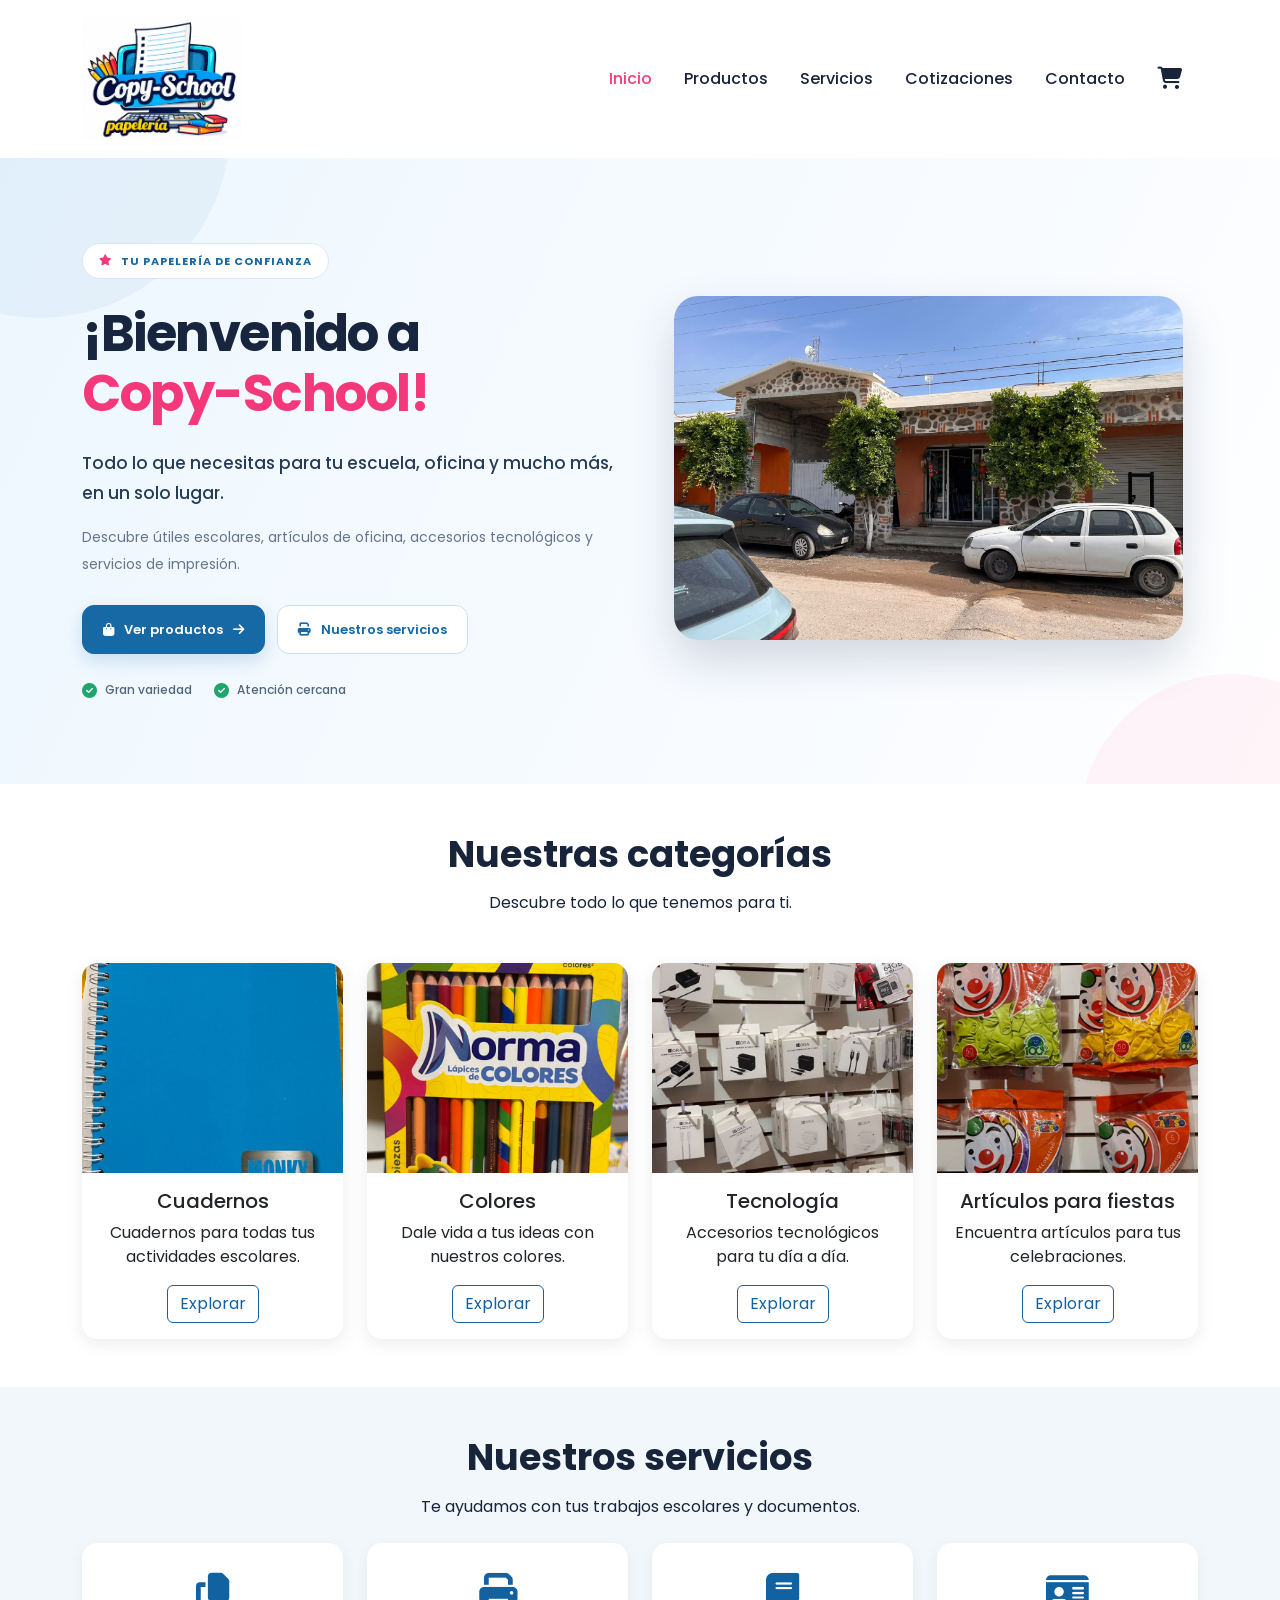
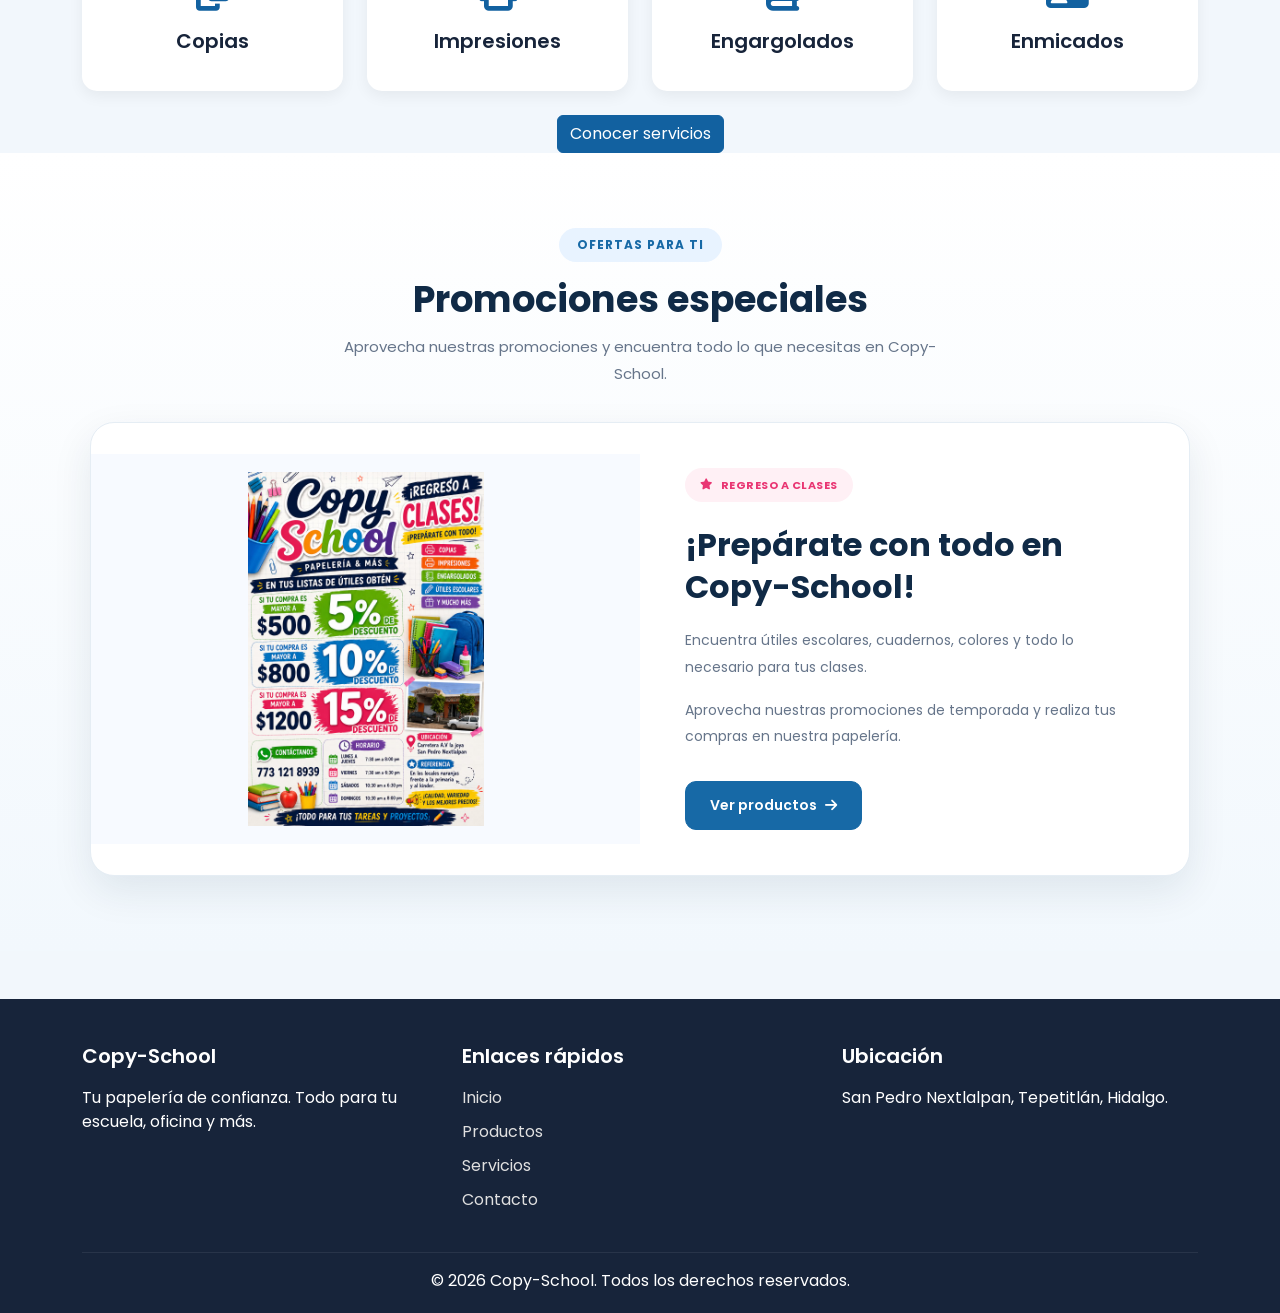
==== index.html @ d75de441 "Mejoras responsivas en portada y promociones" ====
<!DOCTYPE html>
<html lang="es">

<head>
    <meta charset="UTF-8">
    <meta name="viewport" content="width=device-width, initial-scale=1.0">

    <title>Copy-School | Papelería y Servicios</title>

   
    <link
        href="https://cdn.jsdelivr.net/npm/bootstrap@5.3.3/dist/css/bootstrap.min.css"
        rel="stylesheet">

  
    <link
        href="https://fonts.googleapis.com/css2?family=Poppins:wght@400;500;600;700&display=swap"
        rel="stylesheet">

   
    <link
        rel="stylesheet"
        href="https://cdnjs.cloudflare.com/ajax/libs/font-awesome/6.5.2/css/all.min.css">

  
    <link rel="stylesheet" href="css/style.css">
</head>

<body>

    
    

    <header>
        <nav class="navbar navbar-expand-lg navbar-light bg-white shadow-sm">

            <div class="container">

                <a class="navbar-brand" href="index.html">
                    <img
                        src="img/logo/logo.jpeg"
                        alt="Logotipo de Copy-School"
                        class="logo">
                </a>

                <button
                    class="navbar-toggler"
                    type="button"
                    data-bs-toggle="collapse"
                    data-bs-target="#menuPrincipal"
                    aria-controls="menuPrincipal"
                    aria-expanded="false"
                    aria-label="Abrir menú">

                    <span class="navbar-toggler-icon"></span>

                </button>

                <div class="collapse navbar-collapse" id="menuPrincipal">

                    <ul class="navbar-nav ms-auto align-items-lg-center">

                        <li class="nav-item">
                            <a class="nav-link active" href="index.html">
                                Inicio
                            </a>
                        </li>

                        <li class="nav-item">
                            <a class="nav-link" href="productos.html">
                                Productos
                            </a>
                        </li>

                        <li class="nav-item">
                            <a class="nav-link" href="servicios.html">
                                Servicios
                            </a>
                        </li>

                        <li class="nav-item">
                            <a class="nav-link" href="cotizaciones.html">
                                Cotizaciones
                            </a>
                        </li>

                        <li class="nav-item">
                            <a class="nav-link" href="contacto.html">
                                Contacto
                            </a>
                        </li>

                        <li class="nav-item">
                            <a class="nav-link carrito-icono"
                               href="cotizaciones.html"
                               aria-label="Ver carrito de cotizaciones">

                                <i class="fa-solid fa-cart-shopping"></i>

                            </a>
                        </li>

                    </ul>

                </div>

            </div>

        </nav>
    </header>


    <main>

       

        <section class="portada portada-mejorada">

    <div class="portada-decoracion portada-circulo-uno"></div>
    <div class="portada-decoracion portada-circulo-dos"></div>

    <div class="container">

        <div class="row align-items-center g-5">

            <div class="col-12 col-lg-6">

                <div class="portada-contenido">

                    <span class="portada-etiqueta">
                        <i class="fa-solid fa-star"></i>
                        TU PAPELERÍA DE CONFIANZA
                    </span>

                    <h1>
                        ¡Bienvenido a
                        <span>Copy-School!</span>
                    </h1>

                    <p class="portada-descripcion">
                        Todo lo que necesitas para tu escuela,
                        oficina y mucho más, en un solo lugar.
                    </p>

                    <p class="portada-texto">
                        Descubre útiles escolares, artículos de oficina,
                        accesorios tecnológicos y servicios de impresión.
                    </p>

                    <div class="portada-botones">

                        <a href="productos.html" class="btn portada-btn-principal">
                            <i class="fa-solid fa-bag-shopping"></i>
                            Ver productos
                            <i class="fa-solid fa-arrow-right"></i>
                        </a>

                        <a href="servicios.html" class="btn portada-btn-secundario">
                            <i class="fa-solid fa-print"></i>
                            Nuestros servicios
                        </a>

                    </div>

                    <div class="portada-beneficios">

                        <span>
                            <i class="fa-solid fa-circle-check"></i>
                            Gran variedad
                        </span>

                        <span>
                            <i class="fa-solid fa-circle-check"></i>
                            Atención cercana
                        </span>

                    </div>

                </div>

            </div>

            <div class="col-12 col-lg-6">

                <div class="fachada-contenedor">

                    <div class="fachada-marco"></div>

                    <div class="fachada-imagen">

                        <img
                            src="img/fachada.jpeg"
                            alt="Fachada de la papelería Copy-School"
                            class="img-fluid">

                    </div>

                    <div class="fachada-decoracion"></div>

                </div>

            </div>

        </div>

    </div>

</section>

     

        <section class="categorias py-5">

            <div class="container">

                <h2 class="titulo-seccion text-center">
                    Nuestras categorías
                </h2>

                <p class="text-center mb-5">
                    Descubre todo lo que tenemos para ti.
                </p>

                <div class="row g-4">

                    

                    <div class="col-12 col-sm-6 col-lg-3">

                        <article class="card tarjeta h-100">

                            <img
                                src="img/producto/cuadernos.jpeg"
                                class="card-img-top"
                                alt="Cuadernos escolares">

                            <div class="card-body text-center">

                                <h3 class="h5">
                                    Cuadernos
                                </h3>

                                <p>
                                    Cuadernos para todas
                                    tus actividades escolares.
                                </p>

                                <a href="productos.html"
                                   class="btn btn-outline-primary">

                                    Explorar

                                </a>

                            </div>

                        </article>

                    </div>


                 

                    <div class="col-12 col-sm-6 col-lg-3">

                        <article class="card tarjeta h-100">

                            <img
                                src="img/producto/colores-norma.jpeg"
                                class="card-img-top"
                                alt="Colores Norma">

                            <div class="card-body text-center">

                                <h3 class="h5">
                                    Colores
                                </h3>

                                <p>
                                    Dale vida a tus ideas
                                    con nuestros colores.
                                </p>

                                <a href="productos.html"
                                   class="btn btn-outline-primary">

                                    Explorar

                                </a>

                            </div>

                        </article>

                    </div>


                    <div class="col-12 col-sm-6 col-lg-3">

                        <article class="card tarjeta h-100">

                            <img
                                src="img/producto/tecnologia.jpeg"
                                class="card-img-top"
                                alt="Accesorios tecnológicos">

                            <div class="card-body text-center">

                                <h3 class="h5">
                                    Tecnología
                                </h3>

                                <p>
                                    Accesorios tecnológicos
                                    para tu día a día.
                                </p>

                                <a href="productos.html"
                                   class="btn btn-outline-primary">

                                    Explorar

                                </a>

                            </div>

                        </article>

                    </div>



                    <div class="col-12 col-sm-6 col-lg-3">

                        <article class="card tarjeta h-100">

                            <img
                                src="img/producto/globos.jpeg"
                                class="card-img-top"
                                alt="Globos para fiestas">

                            <div class="card-body text-center">

                                <h3 class="h5">
                                    Artículos para fiestas
                                </h3>

                                <p>
                                    Encuentra artículos para
                                    tus celebraciones.
                                </p>

                                <a href="productos.html"
                                   class="btn btn-outline-primary">

                                    Explorar

                                </a>

                            </div>

                        </article>

                    </div>

                </div>

            </div>

        </section>


      

        <section class="servicios-inicio py-5">

            <div class="container">

                <h2 class="titulo-seccion text-center">
                    Nuestros servicios
                </h2>

                <p class="text-center mb-4">
                    Te ayudamos con tus trabajos escolares
                    y documentos.
                </p>

                <div class="row g-4 text-center">

                    <div class="col-6 col-md-3">

                        <div class="servicio-box">

                            <i class="fa-solid fa-copy"></i>

                            <h3 class="h5">Copias</h3>

                        </div>

                    </div>

                    <div class="col-6 col-md-3">

                        <div class="servicio-box">

                            <i class="fa-solid fa-print"></i>

                            <h3 class="h5">Impresiones</h3>

                        </div>

                    </div>

                    <div class="col-6 col-md-3">

                        <div class="servicio-box">

                            <i class="fa-solid fa-book"></i>

                            <h3 class="h5">Engargolados</h3>

                        </div>

                    </div>

                    <div class="col-6 col-md-3">

                        <div class="servicio-box">

                            <i class="fa-solid fa-id-card"></i>

                            <h3 class="h5">Enmicados</h3>

                        </div>

                    </div>

                </div>

                <div class="text-center mt-4">

                    <a href="servicios.html"
                       class="btn btn-primary">

                        Conocer servicios

                    </a>

                </div>

            </div>

        <section class="promociones py-5">

    <div class="container">

        <div class="promociones-encabezado text-center">

            <span class="promociones-etiqueta">
                OFERTAS PARA TI
            </span>

            <h2 class="titulo-seccion">
                Promociones especiales
            </h2>

            <p>
                Aprovecha nuestras promociones y encuentra
                todo lo que necesitas en Copy-School.
            </p>

        </div>

        <div class="promocion-tarjeta">

            <div class="row g-0 align-items-center">

                <div class="col-12 col-lg-6">

                    <div class="promocion-imagen-contenedor">

                        <img
                            src="img/promociones/regreso-clases.jpeg"
                            alt="Promociones de regreso a clases de Copy-School"
                            class="promocion-imagen">

                    </div>

                </div>

                <div class="col-12 col-lg-6">

                    <div class="promocion-contenido">

                        <span class="promocion-badge">

                            <i class="fa-solid fa-star"></i>
                            REGRESO A CLASES

                        </span>

                        <h3>
                            ¡Prepárate con todo
                            en Copy-School!
                        </h3>

                        <p>
                            Encuentra útiles escolares, cuadernos,
                            colores y todo lo necesario para tus clases.
                        </p>

                        <p>
                            Aprovecha nuestras promociones de temporada
                            y realiza tus compras en nuestra papelería.
                        </p>

                        <a href="productos.html" class="btn promocion-boton">

                            Ver productos

                            <i class="fa-solid fa-arrow-right ms-2"></i>

                        </a>

                    </div>

                </div>

            </div>

        </div>

    </div>

</section>

    </main>

    <footer class="footer">

        <div class="container">

            <div class="row g-4">

                <div class="col-12 col-md-4">

                    <h3 class="h5">Copy-School</h3>

                    <p>
                        Tu papelería de confianza.
                        Todo para tu escuela,
                        oficina y más.
                    </p>

                </div>

                <div class="col-12 col-md-4">

                    <h3 class="h5">Enlaces rápidos</h3>

                    <a href="index.html">Inicio</a>
                    <a href="productos.html">Productos</a>
                    <a href="servicios.html">Servicios</a>
                    <a href="contacto.html">Contacto</a>

                </div>

                <div class="col-12 col-md-4">

                    <h3 class="h5">Ubicación</h3>

                    <p>
                        San Pedro Nextlalpan,
                        Tepetitlán, Hidalgo.
                    </p>

                </div>

            </div>

            <hr>

            <p class="text-center mb-0">
                &copy; <span id="anio"></span>
                Copy-School. Todos los derechos reservados.
            </p>

        </div>

    </footer>


    
    <script
        src="https://cdn.jsdelivr.net/npm/bootstrap@5.3.3/dist/js/bootstrap.bundle.min.js">
    </script>

    
    <script src="js/main.js"></script>

</body>
</html>
---- css/style.css ----
:root {
    --azul: #1261a0;
    --rosa: #f43f78;
    --blanco: #ffffff;
    --oscuro: #17243a;
}

* {
    box-sizing: border-box;
}

body {
    font-family: 'Poppins', sans-serif;
    margin: 0;
    color: var(--oscuro);
    background-color: var(--blanco);
}

img {
    max-width: 100%;
}


.navbar {
    padding: 12px 0;
}

.logo {
    width: 160px;
    height: auto;
}

.navbar .nav-link {
    font-weight: 500;
    color: var(--oscuro);
    margin: 0 8px;
    transition: color 0.3s;
}

.navbar .nav-link:hover,
.navbar .nav-link.active {
    color: var(--rosa);
}

.carrito-icono {
    font-size: 22px;
}


.portada {
    background: linear-gradient(
        135deg,
        #eaf5ff,
        #ffffff
    );

    padding: 90px 0;
}

.portada h1 {
    font-size: clamp(2rem, 4vw, 3.5rem);
    font-weight: 700;
}

.portada h1 span {
    color: var(--rosa);
}

.portada p {
    font-size: 17px;
    line-height: 1.8;
}

.imagen-portada {
    width: 100%;
    max-height: 430px;
    object-fit: cover;
    border-radius: 20px;
    box-shadow: 0 10px 25px rgba(0, 0, 0, 0.15);
}



.btn-primary {
    background-color: var(--azul);
    border-color: var(--azul);
}

.btn-primary:hover {
    background-color: var(--rosa);
    border-color: var(--rosa);
}

.btn-outline-primary {
    color: var(--azul);
    border-color: var(--azul);
}

.btn-outline-primary:hover {
    background-color: var(--azul);
    border-color: var(--azul);
}




.titulo-seccion {
    font-size: clamp(1.7rem, 3vw, 2.3rem);
    font-weight: 700;
    margin-bottom: 15px;
}



.tarjeta {
    border: none;
    border-radius: 15px;
    overflow: hidden;
    box-shadow: 0 5px 18px rgba(0, 0, 0, 0.08);
    transition: transform 0.3s;
}

.tarjeta:hover {
    transform: translateY(-8px);
}

.tarjeta img {
    height: 210px;
    object-fit: cover;
}

.tarjeta .card-body {
    display: flex;
    flex-direction: column;
    align-items: center;
}

.tarjeta .card-body p {
    flex-grow: 1;
}



.servicios-inicio {
    background-color: #f2f7fc;
}

.servicio-box {
    background-color: white;
    padding: 30px 15px;
    border-radius: 15px;
    height: 100%;
    box-shadow: 0 5px 15px rgba(0, 0, 0, 0.06);
}

.servicio-box i {
    font-size: 38px;
    color: var(--azul);
    margin-bottom: 18px;
}

.servicio-box h3 {
    font-weight: 600;
}



.imagen-promocion {
    display: block;
    width: 100%;
    border-radius: 18px;
    margin: 20px auto;
    box-shadow: 0 8px 25px rgba(0, 0, 0, 0.12);
}


.footer {
    background-color: var(--oscuro);
    color: white;
    padding: 45px 0 20px;
}

.footer h3 {
    font-weight: 600;
    margin-bottom: 18px;
}

.footer a {
    display: block;
    color: #e0e0e0;
    text-decoration: none;
    margin-bottom: 10px;
}

.footer a:hover {
    color: var(--rosa);
}

.footer hr {
    border-color: rgba(255, 255, 255, 0.3);
    margin-top: 30px;
}




@media (max-width: 768px) {

    .portada {
        padding: 50px 0;
        text-align: center;
    }

    .portada p {
        font-size: 15px;
    }

    .logo {
        width: 130px;
    }

    .tarjeta img {
        height: 190px;
    }

    .footer {
        text-align: center;
    }
    /* Aqui empieza el apartado de productos */

}

.catalogo-header {
    background: linear-gradient(135deg, #1261a0, #f43f78);
    color: white;
    padding: 75px 20px;
}

.catalogo-header h1 {
    font-size: clamp(2rem, 4vw, 3rem);
    font-weight: 700;
}

.catalogo-header p {
    max-width: 650px;
    margin: 15px auto 0;
    font-size: 17px;
}




.tarjeta-producto {
    border: none;
    border-radius: 20px;
    overflow: hidden;
    background: white;
    box-shadow: 0 8px 25px rgba(0, 0, 0, 0.08);
    transition: transform 0.3s, box-shadow 0.3s;
}

.tarjeta-producto:hover {
    transform: translateY(-8px);
    box-shadow: 0 15px 35px rgba(0, 0, 0, 0.15);
}

.tarjeta-producto img {
    width: 100%;
    height: 260px;
    object-fit: cover;
}

.tarjeta-producto .card-body {
    padding: 25px;
    display: flex;
    flex-direction: column;
}

.tarjeta-producto .btn {
    margin-top: auto;
}




.precio-producto {
    color: var(--rosa);
    font-size: 25px;
    font-weight: 700;
}



.categoria-producto {
    display: inline-block;
    background-color: #eaf5ff;
    color: var(--azul);
    padding: 6px 12px;
    border-radius: 20px;
    font-size: 12px;
    font-weight: 600;
    align-self: flex-start;
    text-transform: capitalize;
}




#buscarProducto,
#filtroCategoria {
    border-radius: 12px;
    border: 1px solid #d8e0e8;
}

#buscarProducto:focus,
#filtroCategoria:focus {
    border-color: var(--azul);
    box-shadow: 0 0 0 3px rgba(18, 97, 160, 0.15);
}




@media (max-width: 768px) {

    .catalogo-header {
        padding: 50px 15px;
    }

    .tarjeta-producto img {
        height: 220px;
    }

}
/* Aqui comienza el Stilo de el apartado de servicios
*/


.servicios-header {
    background: linear-gradient(
        135deg,
        #1261a0,
        #1d8fd1
    );

    color: white;
    padding: 75px 20px;
}

.servicios-header h1 {
    font-size: clamp(2rem, 4vw, 3rem);
    font-weight: 700;
}

.servicios-header p {
    max-width: 650px;
    margin: 15px auto 0;
    font-size: 17px;
}




.tarjeta-servicio {
    border: none;
    border-radius: 20px;
    overflow: hidden;
    box-shadow: 0 8px 25px rgba(0, 0, 0, 0.08);
    transition: transform 0.3s, box-shadow 0.3s;
}

.tarjeta-servicio:hover {
    transform: translateY(-8px);
    box-shadow: 0 15px 35px rgba(0, 0, 0, 0.15);
}

.tarjeta-servicio img {
    width: 100%;
    height: 250px;
    object-fit: cover;
}

.tarjeta-servicio .card-body {
    padding: 25px;
    display: flex;
    flex-direction: column;
}

.tarjeta-servicio .card-body p {
    flex-grow: 1;
}

.tarjeta-servicio h3 i {
    color: var(--azul);
    margin-right: 8px;
}




.calculadora-seccion {
    background-color: #f2f7fc;
}

.calculadora-box {
    background-color: white;
    border-radius: 25px;
    padding: 40px;
    box-shadow: 0 10px 35px rgba(0, 0, 0, 0.08);
}

.icono-calculadora {
    font-size: 45px;
    color: var(--azul);
    margin-bottom: 20px;
}

.calculadora-box .form-label {
    font-weight: 600;
}

.calculadora-box .form-control,
.calculadora-box .form-select {
    padding: 13px;
    border-radius: 12px;
    border: 1px solid #d8e0e8;
}




.resultado-calculadora {
    background: linear-gradient(
        135deg,
        #eaf5ff,
        #fce7f0
    );

    border-radius: 18px;
    padding: 30px;
    text-align: center;
}

#totalCalculado {
    font-size: 42px;
    font-weight: 700;
    color: var(--azul);
    margin: 15px 0;
}


/* RESPONSIVO */

@media (max-width: 768px) {

    .servicios-header {
        padding: 50px 15px;
    }

    .calculadora-box {
        padding: 25px 18px;
    }

    #totalCalculado {
        font-size: 34px;
    }

}
/* 
   aqui empieza el estilo del CARRITO DE COTIZACIONES
*/



.carrito-header {
    background: linear-gradient(
        135deg,
        #1261a0,
        #f43f78
    );

    color: white;
    padding: 75px 20px;
}

.carrito-header h1 {
    font-size: clamp(2rem, 4vw, 3rem);
    font-weight: 700;
}

.carrito-header p {
    max-width: 650px;
    margin: 15px auto 0;
}




.carrito-contenedor,
.resumen-carrito {
    background: white;
    padding: 30px;
    border-radius: 20px;
    box-shadow: 0 8px 25px rgba(0, 0, 0, 0.08);
}

.resumen-carrito {
    position: sticky;
    top: 20px;
}



.articulo-carrito {
    display: flex;
    justify-content: space-between;
    align-items: center;
    gap: 20px;

    padding: 20px 0;

    border-bottom: 1px solid #e5e7eb;
}

.articulo-carrito:last-child {
    border-bottom: none;
}



.controles-carrito {
    display: flex;
    align-items: center;
    gap: 10px;
}

.cantidad-carrito {
    min-width: 25px;
    text-align: center;
    font-weight: 600;
}

.controles-carrito button {
    min-width: 34px;
}



.total-carrito {
    font-size: 25px;
    font-weight: 700;
    color: var(--azul);
}



@media (max-width: 768px) {

    .carrito-header {
        padding: 50px 15px;
    }

    .carrito-contenedor,
    .resumen-carrito {
        padding: 20px;
    }

    .articulo-carrito {
        flex-direction: column;
        align-items: flex-start;
    }

    .controles-carrito {
        width: 100%;
        flex-wrap: wrap;
    }

    .resumen-carrito {
        position: static;
    }

}
/* 
   aqui inician los estilis de la PÁGINA DE CONTACTO
 */



.contacto-header {

    background: linear-gradient(
        135deg,
        #1261a0,
        #f43f78
    );

    color: white;

    padding: 75px 20px;

}

.contacto-header h1 {

    font-size: clamp(2rem, 4vw, 3rem);

    font-weight: 700;

}

.contacto-header p {

    max-width: 650px;

    margin: 15px auto 0;

}



.contacto-info,
.formulario-contacto {

    background: white;

    padding: 35px;

    border-radius: 22px;

    box-shadow: 0 8px 30px rgba(0, 0, 0, 0.08);

}



.info-item {

    display: flex;

    align-items: flex-start;

    gap: 18px;

    margin-bottom: 28px;

}

.info-icono {

    width: 50px;

    height: 50px;

    min-width: 50px;

    background: #eaf5ff;

    color: #1261a0;

    border-radius: 15px;

    display: flex;

    align-items: center;

    justify-content: center;

    font-size: 21px;

}

.info-item h3 {

    font-weight: 600;

    margin-bottom: 7px;

}

.info-item p {

    margin-bottom: 0;

    color: #555;

}




.formulario-contacto .form-label {

    font-weight: 600;

}

.formulario-contacto .form-control,
.formulario-contacto .form-select {

    padding: 13px;

    border-radius: 12px;

    border: 1px solid #d8e0e8;

    transition: border-color 0.3s, box-shadow 0.3s;

}

.formulario-contacto .form-control:focus,
.formulario-contacto .form-select:focus {

    border-color: #1261a0;

    box-shadow: 0 0 0 3px rgba(18, 97, 160, 0.15);

}

.formulario-contacto textarea {

    resize: vertical;

    min-height: 130px;

}




.mapa-seccion {

    background: #f2f7fc;

}

.mapa-contenedor {

    overflow: hidden;

    border-radius: 22px;

    box-shadow: 0 8px 30px rgba(0, 0, 0, 0.10);

}

.mapa-contenedor iframe {

    display: block;

    width: 100%;

}




@media (max-width: 768px) {

    .contacto-header {

        padding: 50px 15px;

    }

    .contacto-info,
    .formulario-contacto {

        padding: 25px 20px;

    }

    .info-item {

        gap: 12px;

    }

    .info-icono {

        width: 42px;

        height: 42px;

        min-width: 42px;

        font-size: 18px;

    }

}
.promociones {
    background: linear-gradient(180deg, #ffffff 0%, #f2f8fd 100%);
    padding: 75px 0 !important;
}

.promociones-encabezado {
    margin-bottom: 35px;
}

.promociones-etiqueta {
    display: inline-block;
    background: #e8f3ff;
    color: #1769a6;
    padding: 8px 18px;
    border-radius: 30px;
    font-size: 12px;
    font-weight: 700;
    letter-spacing: 1px;
    margin-bottom: 15px;
}

.promociones-encabezado h2 {
    font-weight: 700;
    color: #102a46;
    margin-bottom: 12px;
}

.promociones-encabezado p {
    color: #66758a;
    font-size: 15px;
    max-width: 600px;
    margin: 0 auto;
    line-height: 1.8;
}

.promocion-tarjeta {
    max-width: 1100px;
    margin: 0 auto;
    background: #ffffff;
    border-radius: 24px;
    overflow: hidden;
    border: 1px solid #e5edf4;
    box-shadow: 0 15px 40px rgba(16, 42, 70, 0.09);
    transition: transform 0.35s ease, box-shadow 0.35s ease;
}

.promocion-tarjeta:hover {
    transform: translateY(-5px);
    box-shadow: 0 22px 50px rgba(16, 42, 70, 0.15);
}

.promocion-imagen-contenedor {
    width: 100%;
    height: 390px;
    overflow: hidden;
    background: #f7faff;
    display: flex;
    align-items: center;
    justify-content: center;
    padding: 18px;
}

.promocion-imagen {
    display: block;
    width: 100%;
    height: 100%;
    object-fit: contain;
    border-radius: 14px;
    transition: transform 0.5s ease;
}

.promocion-tarjeta:hover .promocion-imagen {
    transform: scale(1.035);
}

.promocion-contenido {
    padding: 45px;
}

.promocion-badge {
    display: inline-flex;
    align-items: center;
    gap: 8px;
    background: #fff0f5;
    color: #e93673;
    border-radius: 30px;
    padding: 9px 15px;
    font-size: 11px;
    font-weight: 700;
    letter-spacing: 0.5px;
    margin-bottom: 22px;
}

.promocion-contenido h3 {
    color: #102a46;
    font-size: clamp(1.65rem, 2.5vw, 2.25rem);
    font-weight: 700;
    line-height: 1.3;
    margin-bottom: 20px;
}

.promocion-contenido p {
    color: #66758a;
    font-size: 14px;
    line-height: 1.9;
    margin-bottom: 16px;
}

.promocion-boton {
    display: inline-flex;
    align-items: center;
    justify-content: center;
    background: #1769a6;
    color: white;
    border: 1px solid #1769a6;
    border-radius: 11px;
    padding: 13px 24px;
    font-weight: 600;
    font-size: 14px;
    margin-top: 15px;
    transition: background 0.3s ease, transform 0.3s ease;
}

.promocion-boton:hover {
    background: #104d7d;
    color: white;
    border-color: #104d7d;
    transform: translateY(-2px);
}

@media (max-width: 991.98px) {

    .promociones {
        padding: 55px 0 !important;
    }

    .promocion-imagen-contenedor {
        height: auto;
        min-height: 280px;
        max-height: 480px;
    }

    .promocion-imagen {
        width: 100%;
        height: auto;
        max-height: 440px;
        object-fit: contain;
    }

    .promocion-contenido {
        padding: 35px;
        text-align: center;
    }

}

@media (max-width: 575.98px) {

    .promociones {
        padding: 45px 0 !important;
    }

    .promociones-encabezado {
        margin-bottom: 25px;
    }

    .promociones-encabezado h2 {
        font-size: 1.75rem;
    }

    .promociones-encabezado p {
        font-size: 13px;
    }

    .promocion-tarjeta {
        border-radius: 18px;
    }

    .promocion-imagen-contenedor {
        min-height: 0;
        max-height: none;
        padding: 12px;
    }

    .promocion-imagen {
        max-height: none;
        height: auto;
        border-radius: 10px;
    }

    .promocion-contenido {
        padding: 28px 22px;
    }

    .promocion-contenido h3 {
        font-size: 1.65rem;
    }

    .promocion-contenido p {
        font-size: 13px;
    }

    .promocion-boton {
        width: 100%;
    }

}

@media (prefers-reduced-motion: reduce) {

    .promocion-tarjeta,
    .promocion-imagen,
    .promocion-boton {
        transition: none;
    }

}
/*aqui se mejoro el estilo delapartado de la portada*/
.portada-mejorada {
    position: relative;
    background: linear-gradient(115deg, #edf7ff 0%, #f8fbff 65%, #ffffff 100%);
    padding: 85px 0;
    overflow: hidden;
    isolation: isolate;
}

.portada-mejorada .container {
    position: relative;
    z-index: 2;
}

.portada-decoracion {
    position: absolute;
    border-radius: 50%;
    pointer-events: none;
    z-index: -1;
}

.portada-circulo-uno {
    width: 380px;
    height: 380px;
    top: -220px;
    left: -150px;
    background: rgba(23, 105, 166, 0.055);
}

.portada-circulo-dos {
    width: 300px;
    height: 300px;
    bottom: -190px;
    right: -100px;
    background: rgba(244, 56, 122, 0.055);
}

.portada-contenido {
    animation: entradaTexto 0.8s ease-out both;
}

.portada-etiqueta {
    display: inline-flex;
    align-items: center;
    gap: 9px;
    padding: 9px 16px;
    margin-bottom: 25px;
    border: 1px solid #d6e8f7;
    border-radius: 30px;
    background: #ffffff;
    color: #1769a6;
    font-size: 11px;
    font-weight: 700;
    letter-spacing: 1px;
}

.portada-etiqueta i {
    color: #f4387a;
}

.portada-mejorada h1 {
    font-size: clamp(2.5rem, 4vw, 4rem);
    line-height: 1.17;
    font-weight: 700;
    letter-spacing: -1.5px;
    color: #17263e;
    margin-bottom: 24px;
}

.portada-mejorada h1 span {
    display: block;
    color: #f4387a;
}

.portada-mejorada .portada-descripcion {
    font-size: 17px;
    font-weight: 500;
    line-height: 1.8;
    color: #263c56;
    margin-bottom: 15px;
}

.portada-mejorada .portada-texto {
    font-size: 14px;
    line-height: 1.9;
    color: #66758a;
    margin-bottom: 28px;
}

.portada-botones {
    display: flex;
    align-items: center;
    flex-wrap: wrap;
    gap: 12px;
}

.portada-mejorada .portada-btn-principal,
.portada-mejorada .portada-btn-secundario {
    display: inline-flex;
    align-items: center;
    justify-content: center;
    gap: 10px;
    min-height: 49px;
    padding: 12px 20px;
    border-radius: 12px;
    font-size: 13px;
    font-weight: 600;
    transition:
        transform 0.3s ease,
        background 0.3s ease,
        box-shadow 0.3s ease;
}

.portada-mejorada .portada-btn-principal {
    background: #1769a6;
    color: white;
    border: 1px solid #1769a6;
    box-shadow: 0 7px 18px rgba(23, 105, 166, 0.18);
}

.portada-mejorada .portada-btn-principal:hover {
    background: #105487;
    color: white;
    transform: translateY(-3px);
    box-shadow: 0 12px 25px rgba(23, 105, 166, 0.25);
}

.portada-mejorada .portada-btn-secundario {
    background: white;
    color: #1769a6;
    border: 1px solid #cbdfee;
}

.portada-mejorada .portada-btn-secundario:hover {
    background: #eaf5ff;
    color: #105487;
    transform: translateY(-3px);
}

.portada-beneficios {
    display: flex;
    flex-wrap: wrap;
    gap: 22px;
    margin-top: 27px;
}

.portada-beneficios span {
    display: inline-flex;
    align-items: center;
    gap: 8px;
    color: #52677e;
    font-size: 12px;
    font-weight: 500;
}

.portada-beneficios i {
    color: #20a56c;
    font-size: 15px;
}

.portada-mejorada .fachada-contenedor {
    max-width: 100%;
    margin: 0 auto;
    padding: 13px 15px 18px 10px;
    animation: entradaImagen 0.9s ease-out both;
}

.portada-mejorada .fachada-marco {
    background: linear-gradient(135deg, #2a88ca, #14518a);
}

.portada-mejorada .fachada-imagen {
    border-radius: 24px;
    overflow: hidden;
    box-shadow: 0 20px 45px rgba(16, 42, 70, 0.17);
}

.portada-mejorada .fachada-imagen img {
    display: block;
    width: 100%;
    height: auto;
    aspect-ratio: 1.48 / 1;
    object-fit: cover;
    transition: transform 0.6s ease;
}

.portada-mejorada .fachada-contenedor:hover .fachada-imagen img {
    transform: scale(1.05);
}

@keyframes entradaTexto {
    from {
        opacity: 0;
        transform: translateX(-25px);
    }

    to {
        opacity: 1;
        transform: translateX(0);
    }
}

@keyframes entradaImagen {
    from {
        opacity: 0;
        transform: translateX(25px);
    }

    to {
        opacity: 1;
        transform: translateX(0);
    }
}

@media (max-width: 991.98px) {

    .portada-mejorada {
        padding: 65px 0;
    }

    .portada-mejorada h1 {
        font-size: clamp(2.4rem, 5vw, 3.5rem);
    }

    .portada-mejorada .fachada-contenedor {
        max-width: 680px;
        margin: 10px auto 0;
    }

}

@media (max-width: 575.98px) {

    .portada-mejorada {
        padding: 48px 0 55px;
    }

    .portada-etiqueta {
        font-size: 9px;
        padding: 8px 12px;
        margin-bottom: 20px;
    }

    .portada-mejorada h1 {
        font-size: clamp(2.15rem, 9vw, 2.8rem);
        letter-spacing: -1px;
    }

    .portada-mejorada .portada-descripcion {
        font-size: 15px;
    }

    .portada-mejorada .portada-texto {
        font-size: 13px;
    }

    .portada-botones {
        flex-direction: column;
        align-items: stretch;
    }

    .portada-mejorada .portada-btn-principal,
    .portada-mejorada .portada-btn-secundario {
        width: 100%;
    }

    .portada-beneficios {
        gap: 15px;
    }

    .portada-beneficios span {
        font-size: 11px;
    }

    .portada-mejorada .fachada-contenedor {
        padding: 10px 12px 15px 8px;
    }

    .portada-mejorada .fachada-imagen img {
        aspect-ratio: 4 / 3;
    }

}

@media (prefers-reduced-motion: reduce) {

    .portada-contenido,
    .portada-mejorada .fachada-contenedor {
        animation: none;
    }

    .portada-mejorada .fachada-imagen img,
    .portada-mejorada .portada-btn-principal,
    .portada-mejorada .portada-btn-secundario {
        transition: none;
    }

}
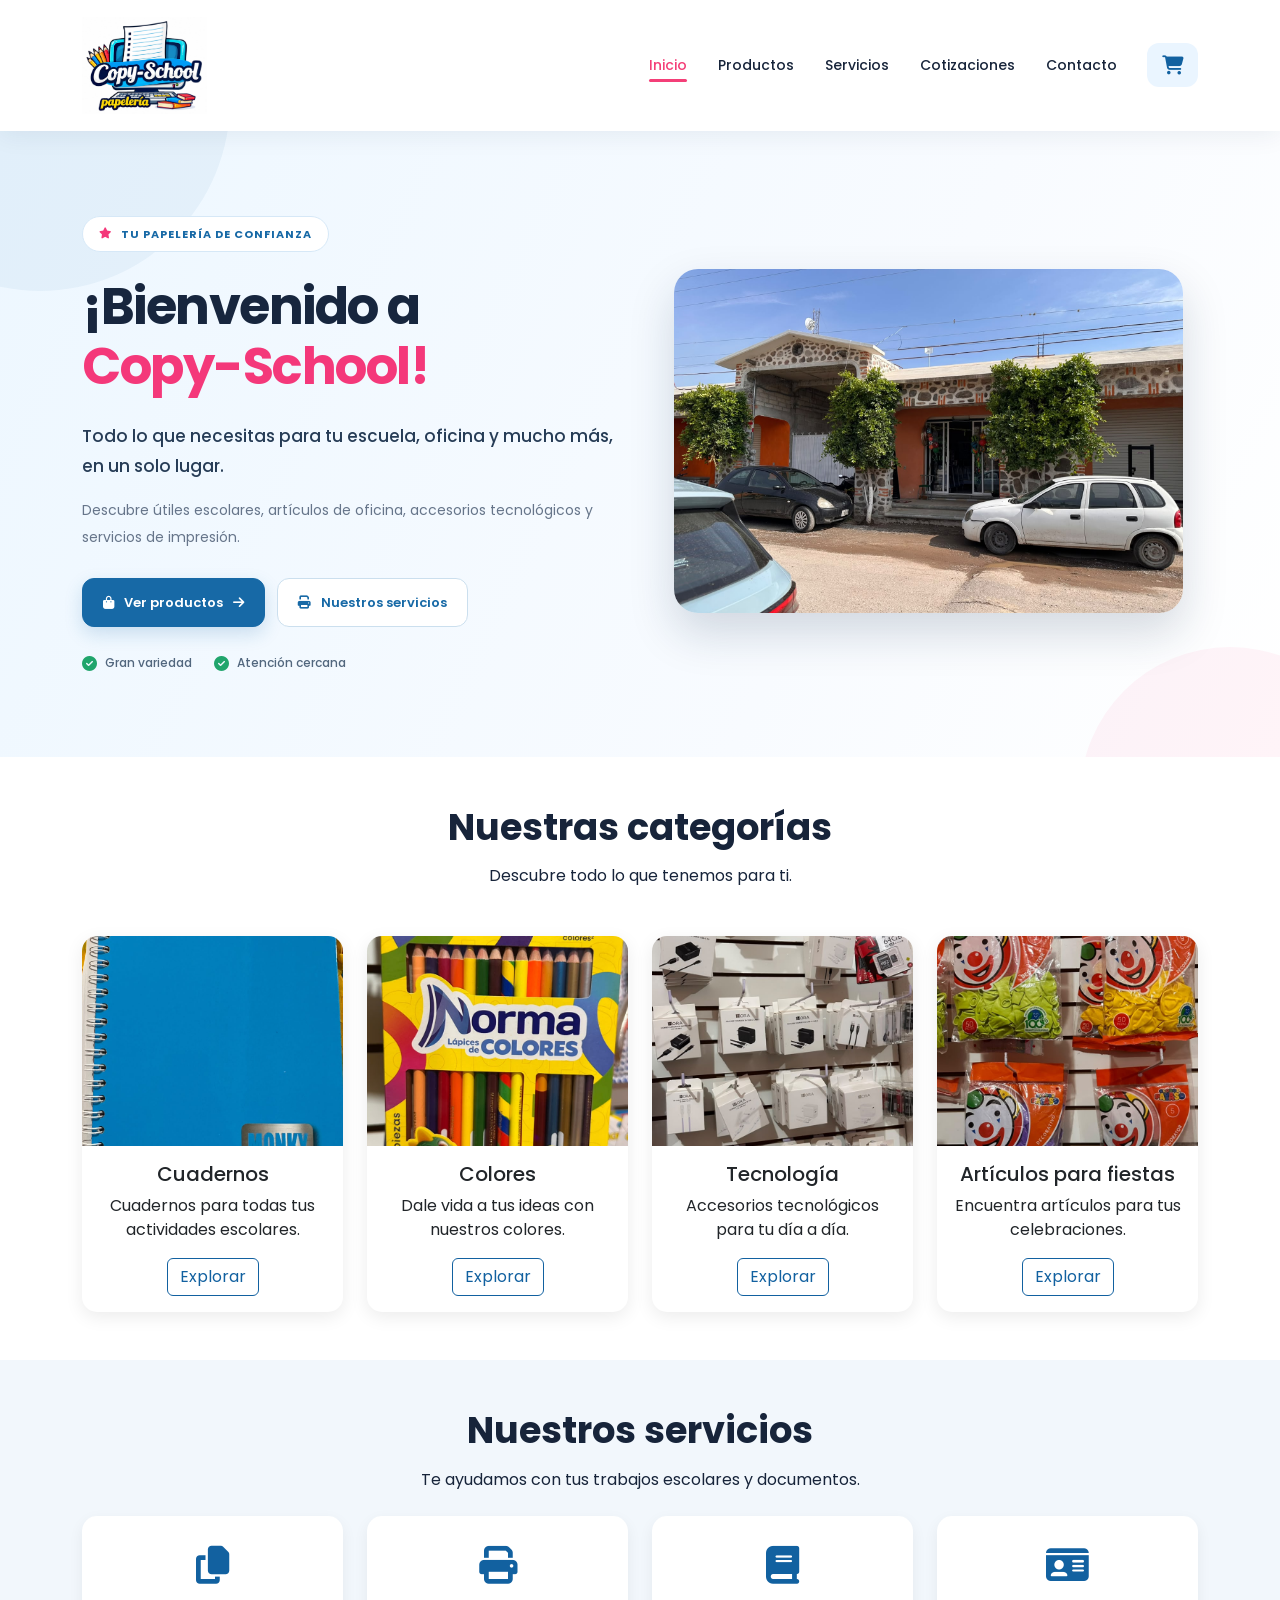
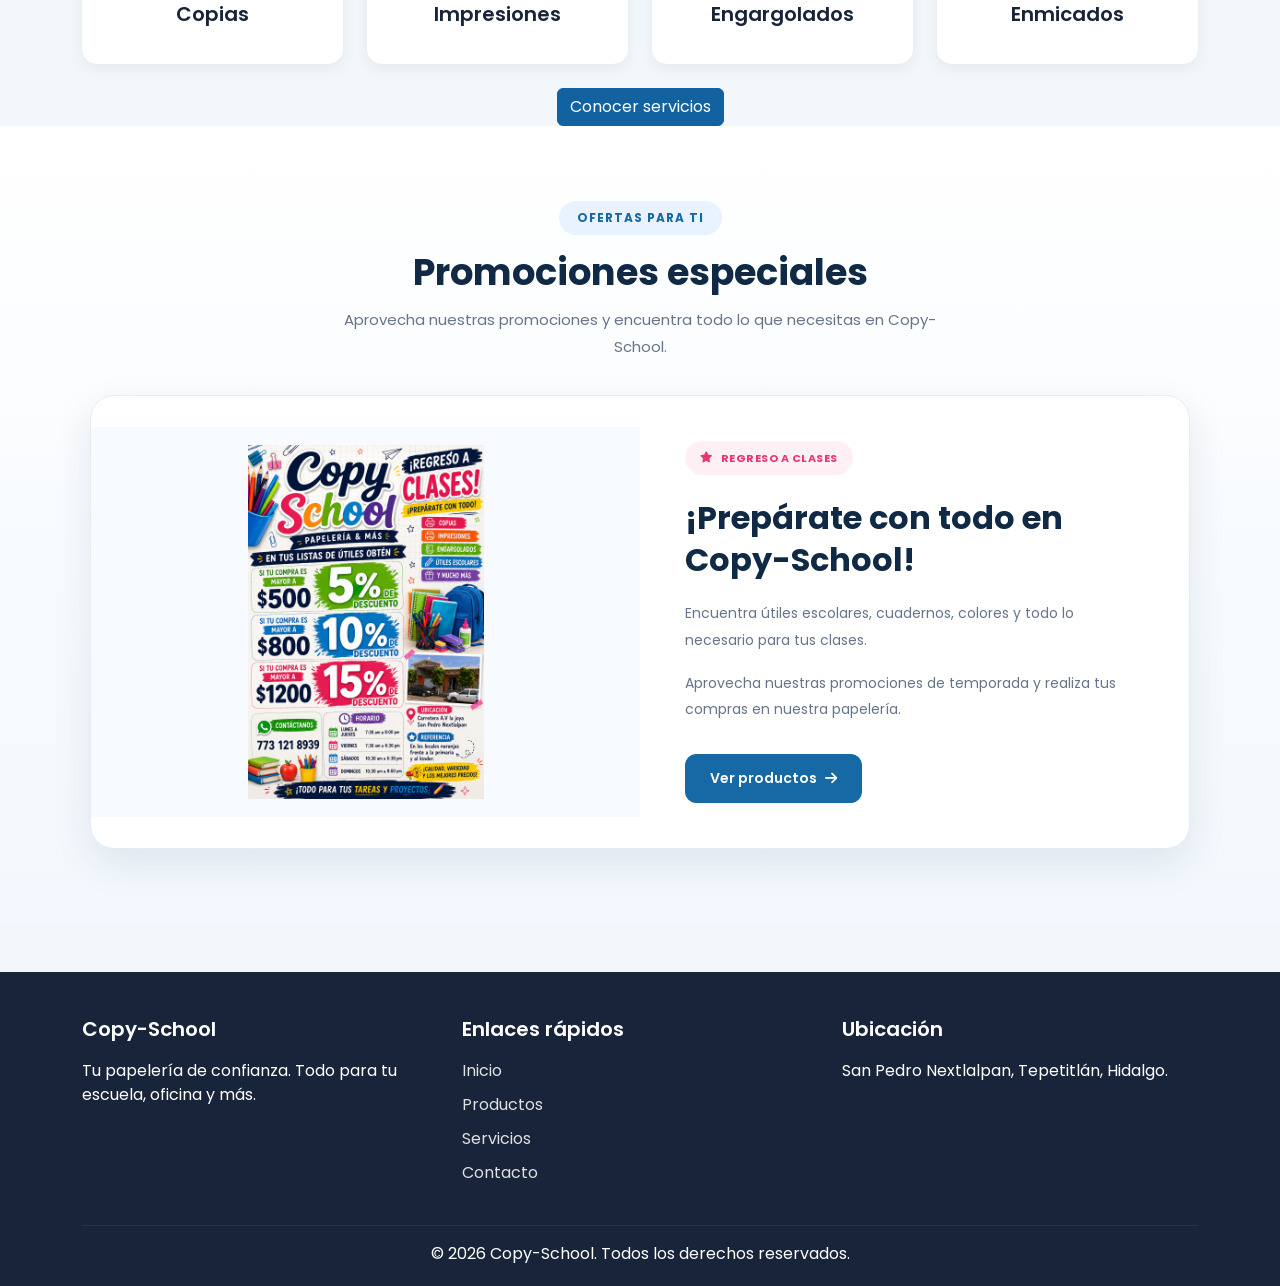
==== commit 6810f6b8: "Mejora del menu de navegacion y diseno responsivo" ====
--- a/index.html
+++ b/index.html
@@ -31,83 +31,81 @@
     
     
 
-    <header>
-        <nav class="navbar navbar-expand-lg navbar-light bg-white shadow-sm">
-
-            <div class="container">
-
-                <a class="navbar-brand" href="index.html">
-                    <img
-                        src="img/logo/logo.jpeg"
-                        alt="Logotipo de Copy-School"
-                        class="logo">
-                </a>
-
-                <button
-                    class="navbar-toggler"
-                    type="button"
-                    data-bs-toggle="collapse"
-                    data-bs-target="#menuPrincipal"
-                    aria-controls="menuPrincipal"
-                    aria-expanded="false"
-                    aria-label="Abrir menú">
-
-                    <span class="navbar-toggler-icon"></span>
-
-                </button>
-
-                <div class="collapse navbar-collapse" id="menuPrincipal">
-
-                    <ul class="navbar-nav ms-auto align-items-lg-center">
-
-                        <li class="nav-item">
-                            <a class="nav-link active" href="index.html">
-                                Inicio
-                            </a>
-                        </li>
-
-                        <li class="nav-item">
-                            <a class="nav-link" href="productos.html">
-                                Productos
-                            </a>
-                        </li>
-
-                        <li class="nav-item">
-                            <a class="nav-link" href="servicios.html">
-                                Servicios
-                            </a>
-                        </li>
-
-                        <li class="nav-item">
-                            <a class="nav-link" href="cotizaciones.html">
-                                Cotizaciones
-                            </a>
-                        </li>
-
-                        <li class="nav-item">
-                            <a class="nav-link" href="contacto.html">
-                                Contacto
-                            </a>
-                        </li>
-
-                        <li class="nav-item">
-                            <a class="nav-link carrito-icono"
-                               href="cotizaciones.html"
-                               aria-label="Ver carrito de cotizaciones">
-
-                                <i class="fa-solid fa-cart-shopping"></i>
-
-                            </a>
-                        </li>
-
-                    </ul>
-
-                </div>
+    <header class="encabezado-copy">
+    <nav class="navbar navbar-expand-lg navbar-light bg-white">
+        <div class="container">
+
+            <a class="navbar-brand marca-copy" href="index.html">
+                <img
+                    src="img/logo/logo.jpeg"
+                    alt="Logotipo de Copy-School"
+                    class="logo">
+            </a>
+
+            <button
+                class="navbar-toggler boton-menu-copy"
+                type="button"
+                data-bs-toggle="collapse"
+                data-bs-target="#menuPrincipal"
+                aria-controls="menuPrincipal"
+                aria-expanded="false"
+                aria-label="Abrir menú de navegación">
+
+                <span class="navbar-toggler-icon"></span>
+            </button>
+
+            <div class="collapse navbar-collapse" id="menuPrincipal">
+
+                <ul class="navbar-nav ms-auto align-items-lg-center menu-copy">
+
+                    <li class="nav-item">
+                        <a class="nav-link active" href="index.html" aria-current="page">
+                            Inicio
+                        </a>
+                    </li>
+
+                    <li class="nav-item">
+                        <a class="nav-link" href="productos.html">
+                            Productos
+                        </a>
+                    </li>
+
+                    <li class="nav-item">
+                        <a class="nav-link" href="servicios.html">
+                            Servicios
+                        </a>
+                    </li>
+
+                    <li class="nav-item">
+                        <a class="nav-link" href="cotizaciones.html">
+                            Cotizaciones
+                        </a>
+                    </li>
+
+                    <li class="nav-item">
+                        <a class="nav-link" href="contacto.html">
+                            Contacto
+                        </a>
+                    </li>
+
+                    <li class="nav-item">
+                        <a
+                            class="nav-link carrito-icono carrito-menu-copy"
+                            href="cotizaciones.html"
+                            aria-label="Ver carrito de cotizaciones">
+
+                            <i class="fa-solid fa-cart-shopping" aria-hidden="true"></i>
+                            <span class="d-lg-none">Mi carrito</span>
+                        </a>
+                    </li>
+
+                </ul>
 
             </div>
 
-        </nav>
-    </header>
+        </div>
+    </nav>
+</header>
 
 
     <main>
--- a/css/style.css
+++ b/css/style.css
@@ -1302,4 +1302,218 @@
         transition: none;
     }
 
+}
+
+/*aqui se mejoro el menu*/
+.encabezado-copy {
+    position: relative;
+    z-index: 1000;
+    background: #ffffff;
+    box-shadow: 0 4px 24px rgba(16, 42, 70, 0.07);
+}
+
+.encabezado-copy .navbar {
+    padding: 12px 0;
+}
+
+.encabezado-copy .marca-copy {
+    display: inline-flex;
+    align-items: center;
+    margin-right: 20px;
+}
+
+.encabezado-copy .logo {
+    display: block;
+    width: 125px;
+    max-width: 100%;
+    height: auto;
+    transition: transform 0.3s ease;
+}
+
+.encabezado-copy .marca-copy:hover .logo {
+    transform: scale(1.04);
+}
+
+.encabezado-copy .menu-copy {
+    gap: 5px;
+}
+
+.encabezado-copy .menu-copy .nav-link {
+    position: relative;
+    display: inline-flex;
+    align-items: center;
+    justify-content: center;
+    min-height: 44px;
+    padding: 10px 13px;
+    margin: 0;
+    color: #17243a;
+    font-size: 14px;
+    font-weight: 500;
+    text-decoration: none;
+    transition: color 0.25s ease;
+}
+
+.encabezado-copy .menu-copy .nav-link::after {
+    content: "";
+    position: absolute;
+    bottom: 5px;
+    left: 13px;
+    right: 13px;
+    height: 3px;
+    border-radius: 10px;
+    background: #f43f78;
+    transform: scaleX(0);
+    transform-origin: center;
+    transition: transform 0.3s ease;
+}
+
+.encabezado-copy .menu-copy .nav-link:hover,
+.encabezado-copy .menu-copy .nav-link.active {
+    color: #f43f78;
+}
+
+.encabezado-copy .menu-copy .nav-link:hover::after,
+.encabezado-copy .menu-copy .nav-link.active::after {
+    transform: scaleX(1);
+}
+
+.encabezado-copy .menu-copy .carrito-menu-copy {
+    gap: 9px;
+    margin-left: 12px;
+    padding: 11px 15px;
+    border-radius: 12px;
+    background: #eaf5ff;
+    color: #1261a0;
+    font-size: 19px;
+    transition:
+        background 0.3s ease,
+        color 0.3s ease,
+        transform 0.3s ease;
+}
+
+.encabezado-copy .menu-copy .carrito-menu-copy::after {
+    display: none;
+}
+
+.encabezado-copy .menu-copy .carrito-menu-copy:hover {
+    background: #1261a0;
+    color: #ffffff;
+    transform: translateY(-2px);
+}
+
+.encabezado-copy .boton-menu-copy {
+    border: 1px solid #dbe6f0;
+    border-radius: 10px;
+    padding: 9px 12px;
+}
+
+.encabezado-copy .boton-menu-copy:focus {
+    box-shadow: 0 0 0 3px rgba(18, 97, 160, 0.15);
+}
+
+@media (max-width: 991.98px) {
+
+    .encabezado-copy .logo {
+        width: 110px;
+    }
+
+    .encabezado-copy .navbar-collapse {
+        margin-top: 15px;
+        padding: 12px;
+        border: 1px solid #e5edf4;
+        border-radius: 16px;
+        background: #ffffff;
+        box-shadow: 0 12px 28px rgba(16, 42, 70, 0.07);
+    }
+
+    .encabezado-copy .menu-copy {
+        gap: 3px;
+    }
+
+    .encabezado-copy .menu-copy .nav-link {
+        display: flex;
+        justify-content: flex-start;
+        width: 100%;
+        padding: 13px 15px;
+        border-radius: 10px;
+    }
+
+    .encabezado-copy .menu-copy .nav-link::after {
+        display: none;
+    }
+
+    .encabezado-copy .menu-copy .nav-link:hover,
+    .encabezado-copy .menu-copy .nav-link.active {
+        background: #fff0f5;
+    }
+
+    .encabezado-copy .menu-copy .carrito-menu-copy {
+        margin: 8px 0 0;
+        background: #eaf5ff;
+        font-size: 15px;
+    }
+
+    .encabezado-copy .menu-copy .carrito-menu-copy:hover {
+        background: #1261a0;
+        color: #ffffff;
+        transform: none;
+    }
+
+}
+
+@media (max-width: 575.98px) {
+
+    .encabezado-copy .navbar {
+        padding: 9px 0;
+    }
+
+    .encabezado-copy .logo {
+        width: 95px;
+    }
+
+}
+
+@media (prefers-reduced-motion: reduce) {
+
+    .encabezado-copy .logo,
+    .encabezado-copy .menu-copy .nav-link,
+    .encabezado-copy .menu-copy .nav-link::after,
+    .encabezado-copy .menu-copy .carrito-menu-copy {
+        transition: none;
+    }
+
+}
+@media (hover: none) and (pointer: coarse) {
+
+    .tarjeta,
+    .tarjeta-producto,
+    .tarjeta-servicio,
+    .promocion-tarjeta {
+        transition: transform 0.3s ease, box-shadow 0.3s ease;
+    }
+
+    .tarjeta:active,
+    .tarjeta-producto:active,
+    .tarjeta-servicio:active,
+    .promocion-tarjeta:active {
+        transform: scale(0.97);
+        box-shadow: 0 5px 15px rgba(0, 0, 0, 0.12);
+    }
+
+    .fachada-imagen img {
+        transition: transform 0.4s ease;
+    }
+
+    .fachada-imagen:active img {
+        transform: scale(1.04);
+    }
+
+    .promocion-imagen {
+        transition: transform 0.4s ease;
+    }
+
+    .promocion-imagen-contenedor:active .promocion-imagen {
+        transform: scale(1.04);
+    }
+
 }
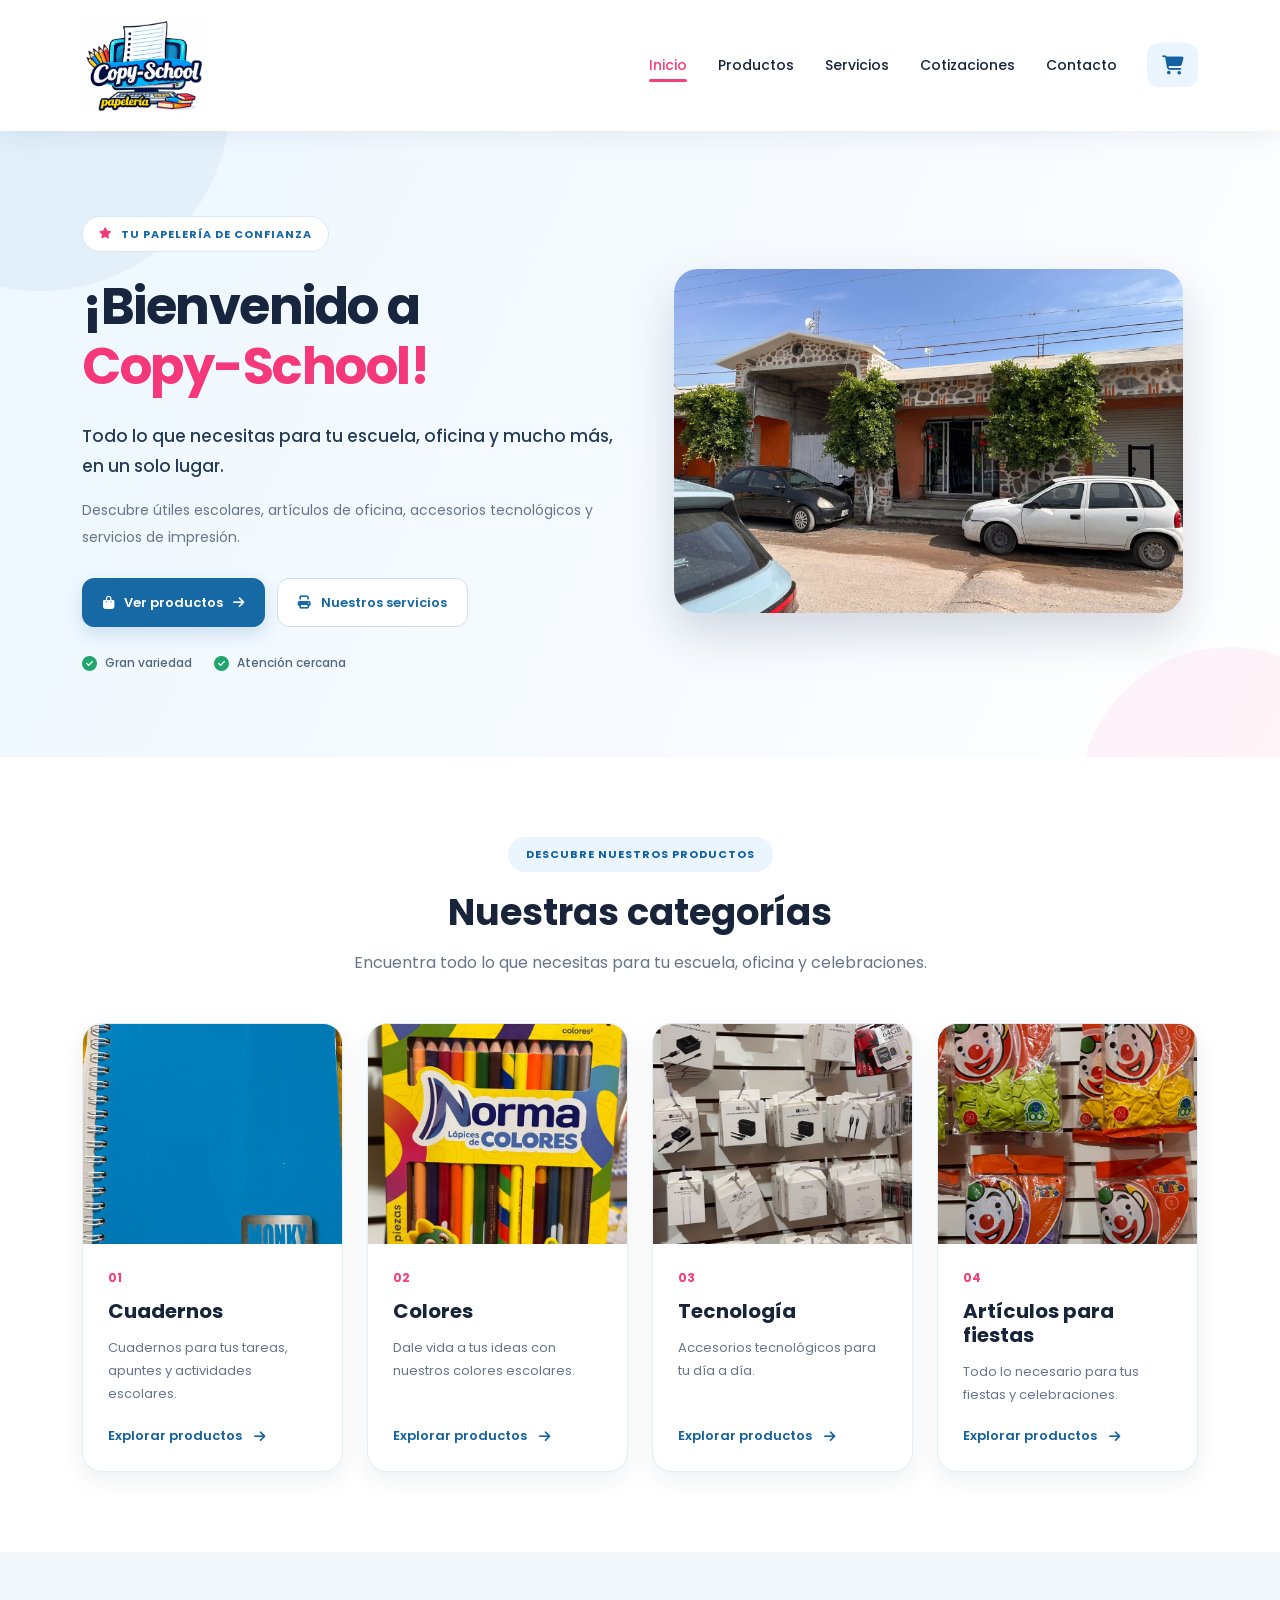
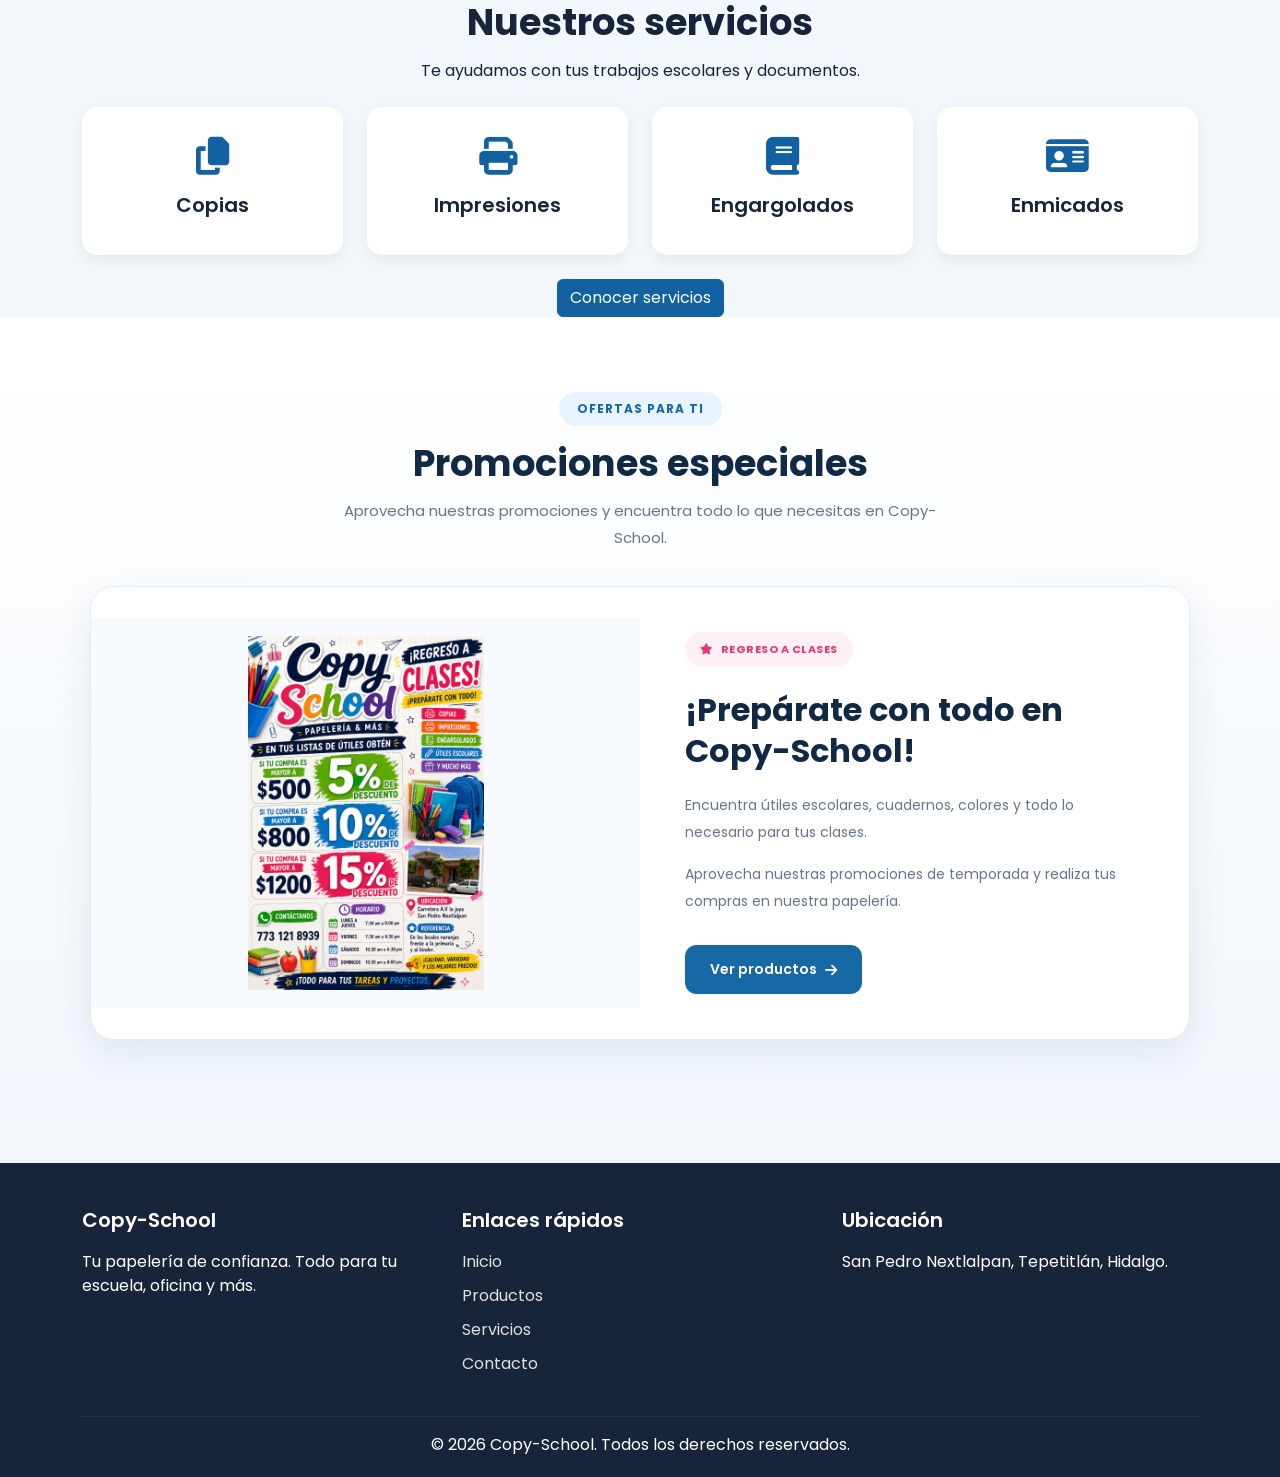
==== commit 9db879fc: "Mejora visual y animaciones responsivas en categorias" ====
--- a/index.html
+++ b/index.html
@@ -207,168 +207,178 @@
 
      
 
-        <section class="categorias py-5">
-
-            <div class="container">
-
-                <h2 class="titulo-seccion text-center">
-                    Nuestras categorías
-                </h2>
-
-                <p class="text-center mb-5">
-                    Descubre todo lo que tenemos para ti.
-                </p>
-
-                <div class="row g-4">
-
-                    
-
-                    <div class="col-12 col-sm-6 col-lg-3">
-
-                        <article class="card tarjeta h-100">
-
-                            <img
-                                src="img/producto/cuadernos.jpeg"
-                                class="card-img-top"
-                                alt="Cuadernos escolares">
-
-                            <div class="card-body text-center">
-
-                                <h3 class="h5">
-                                    Cuadernos
-                                </h3>
-
-                                <p>
-                                    Cuadernos para todas
-                                    tus actividades escolares.
-                                </p>
-
-                                <a href="productos.html"
-                                   class="btn btn-outline-primary">
-
-                                    Explorar
-
-                                </a>
-
-                            </div>
-
-                        </article>
-
-                    </div>
-
-
-                 
-
-                    <div class="col-12 col-sm-6 col-lg-3">
-
-                        <article class="card tarjeta h-100">
-
-                            <img
-                                src="img/producto/colores-norma.jpeg"
-                                class="card-img-top"
-                                alt="Colores Norma">
-
-                            <div class="card-body text-center">
-
-                                <h3 class="h5">
-                                    Colores
-                                </h3>
-
-                                <p>
-                                    Dale vida a tus ideas
-                                    con nuestros colores.
-                                </p>
-
-                                <a href="productos.html"
-                                   class="btn btn-outline-primary">
-
-                                    Explorar
-
-                                </a>
-
-                            </div>
-
-                        </article>
-
-                    </div>
-
-
-                    <div class="col-12 col-sm-6 col-lg-3">
-
-                        <article class="card tarjeta h-100">
-
-                            <img
-                                src="img/producto/tecnologia.jpeg"
-                                class="card-img-top"
-                                alt="Accesorios tecnológicos">
-
-                            <div class="card-body text-center">
-
-                                <h3 class="h5">
-                                    Tecnología
-                                </h3>
-
-                                <p>
-                                    Accesorios tecnológicos
-                                    para tu día a día.
-                                </p>
-
-                                <a href="productos.html"
-                                   class="btn btn-outline-primary">
-
-                                    Explorar
-
-                                </a>
-
-                            </div>
-
-                        </article>
-
-                    </div>
-
-
-
-                    <div class="col-12 col-sm-6 col-lg-3">
-
-                        <article class="card tarjeta h-100">
-
-                            <img
-                                src="img/producto/globos.jpeg"
-                                class="card-img-top"
-                                alt="Globos para fiestas">
-
-                            <div class="card-body text-center">
-
-                                <h3 class="h5">
-                                    Artículos para fiestas
-                                </h3>
-
-                                <p>
-                                    Encuentra artículos para
-                                    tus celebraciones.
-                                </p>
-
-                                <a href="productos.html"
-                                   class="btn btn-outline-primary">
-
-                                    Explorar
-
-                                </a>
-
-                            </div>
-
-                        </article>
-
-                    </div>
-
-                </div>
-
-            </div>
-
-        </section>
-
-
-      
+       <section class="categorias categorias-mejoradas py-5">
+
+    <div class="container">
+
+        <div class="categorias-encabezado text-center">
+
+            <span class="categorias-etiqueta">
+                DESCUBRE NUESTROS PRODUCTOS
+            </span>
+
+            <h2 class="titulo-seccion">
+                Nuestras categorías
+            </h2>
+
+            <p>
+                Encuentra todo lo que necesitas para tu escuela,
+                oficina y celebraciones.
+            </p>
+
+        </div>
+
+        <div class="row g-4">
+
+            <div class="col-12 col-sm-6 col-lg-3">
+
+                <article class="card tarjeta categoria-card h-100">
+
+                    <div class="categoria-imagen">
+
+                        <img
+                            src="img/producto/cuadernos.jpeg"
+                            class="card-img-top"
+                            alt="Cuadernos escolares"
+                            loading="lazy">
+
+                    </div>
+
+                    <div class="card-body">
+
+                        <span class="categoria-numero">01</span>
+
+                        <h3 class="h5">Cuadernos</h3>
+
+                        <p>
+                            Cuadernos para tus tareas,
+                            apuntes y actividades escolares.
+                        </p>
+
+                        <a href="productos.html" class="categoria-boton">
+                            Explorar productos
+                            <i class="fa-solid fa-arrow-right"></i>
+                        </a>
+
+                    </div>
+
+                </article>
+
+            </div>
+
+            <div class="col-12 col-sm-6 col-lg-3">
+
+                <article class="card tarjeta categoria-card h-100">
+
+                    <div class="categoria-imagen">
+
+                        <img
+                            src="img/producto/colores-norma.jpeg"
+                            class="card-img-top"
+                            alt="Colores Norma"
+                            loading="lazy">
+
+                    </div>
+
+                    <div class="card-body">
+
+                        <span class="categoria-numero">02</span>
+
+                        <h3 class="h5">Colores</h3>
+
+                        <p>
+                            Dale vida a tus ideas con
+                            nuestros colores escolares.
+                        </p>
+
+                        <a href="productos.html" class="categoria-boton">
+                            Explorar productos
+                            <i class="fa-solid fa-arrow-right"></i>
+                        </a>
+
+                    </div>
+
+                </article>
+
+            </div>
+
+            <div class="col-12 col-sm-6 col-lg-3">
+
+                <article class="card tarjeta categoria-card h-100">
+
+                    <div class="categoria-imagen">
+
+                        <img
+                            src="img/producto/tecnologia.jpeg"
+                            class="card-img-top"
+                            alt="Accesorios tecnológicos"
+                            loading="lazy">
+
+                    </div>
+
+                    <div class="card-body">
+
+                        <span class="categoria-numero">03</span>
+
+                        <h3 class="h5">Tecnología</h3>
+
+                        <p>
+                            Accesorios tecnológicos
+                            para tu día a día.
+                        </p>
+
+                        <a href="productos.html" class="categoria-boton">
+                            Explorar productos
+                            <i class="fa-solid fa-arrow-right"></i>
+                        </a>
+
+                    </div>
+
+                </article>
+
+            </div>
+
+            <div class="col-12 col-sm-6 col-lg-3">
+
+                <article class="card tarjeta categoria-card h-100">
+
+                    <div class="categoria-imagen">
+
+                        <img
+                            src="img/producto/globos.jpeg"
+                            class="card-img-top"
+                            alt="Globos y artículos para fiestas"
+                            loading="lazy">
+
+                    </div>
+
+                    <div class="card-body">
+
+                        <span class="categoria-numero">04</span>
+
+                        <h3 class="h5">Artículos para fiestas</h3>
+
+                        <p>
+                            Todo lo necesario para
+                            tus fiestas y celebraciones.
+                        </p>
+
+                        <a href="productos.html" class="categoria-boton">
+                            Explorar productos
+                            <i class="fa-solid fa-arrow-right"></i>
+                        </a>
+
+                    </div>
+
+                </article>
+
+            </div>
+
+        </div>
+
+    </div>
+
+</section>
 
         <section class="servicios-inicio py-5">
 
--- a/css/style.css
+++ b/css/style.css
@@ -1516,4 +1516,173 @@
         transform: scale(1.04);
     }
 
+}
+/*Mejora del apartado de las categorias*/
+.categorias-mejoradas {
+    background: #ffffff;
+    padding: 80px 0 !important;
+}
+
+.categorias-encabezado {
+    margin-bottom: 45px;
+}
+
+.categorias-etiqueta {
+    display: inline-block;
+    background: #eaf5ff;
+    color: #1261a0;
+    padding: 9px 18px;
+    border-radius: 30px;
+    font-size: 11px;
+    font-weight: 700;
+    letter-spacing: 1px;
+    margin-bottom: 18px;
+}
+
+.categorias-encabezado h2 {
+    color: #17243a;
+    margin-bottom: 15px;
+}
+
+.categorias-encabezado p {
+    color: #66758a;
+    max-width: 600px;
+    margin: 0 auto;
+    line-height: 1.8;
+}
+
+.categorias-mejoradas .categoria-card {
+    border: 1px solid #e5edf4;
+    border-radius: 20px;
+    overflow: hidden;
+    background: #ffffff;
+    box-shadow: 0 8px 25px rgba(16, 42, 70, 0.07);
+    transition:
+        transform 0.35s ease,
+        box-shadow 0.35s ease;
+}
+
+.categorias-mejoradas .categoria-imagen {
+    width: 100%;
+    height: 220px;
+    overflow: hidden;
+    background: #f2f7fc;
+}
+
+.categorias-mejoradas .categoria-imagen img {
+    width: 100%;
+    height: 100%;
+    object-fit: cover;
+    display: block;
+    transition: transform 0.5s ease;
+}
+
+.categorias-mejoradas .categoria-card .card-body {
+    display: flex;
+    flex-direction: column;
+    align-items: flex-start;
+    text-align: left;
+    padding: 25px;
+}
+
+.categoria-numero {
+    display: inline-block;
+    color: #f43f78;
+    font-size: 12px;
+    font-weight: 700;
+    margin-bottom: 12px;
+}
+
+.categorias-mejoradas .categoria-card h3 {
+    color: #17243a;
+    font-weight: 700;
+    margin-bottom: 13px;
+}
+
+.categorias-mejoradas .categoria-card p {
+    color: #66758a;
+    font-size: 13px;
+    line-height: 1.8;
+    margin-bottom: 20px;
+}
+
+.categoria-boton {
+    display: inline-flex;
+    align-items: center;
+    justify-content: space-between;
+    gap: 12px;
+    color: #1261a0;
+    font-size: 13px;
+    font-weight: 600;
+    text-decoration: none;
+    margin-top: auto;
+    transition: color 0.3s ease;
+}
+
+.categoria-boton i {
+    transition: transform 0.3s ease;
+}
+
+.categoria-boton:hover {
+    color: #f43f78;
+}
+
+.categoria-boton:hover i {
+    transform: translateX(5px);
+}
+
+@media (hover: hover) and (pointer: fine) {
+
+    .categorias-mejoradas .categoria-card:hover {
+        transform: translateY(-10px);
+        box-shadow: 0 18px 40px rgba(16, 42, 70, 0.13);
+    }
+
+    .categorias-mejoradas .categoria-card:hover .categoria-imagen img {
+        transform: scale(1.08);
+    }
+
+}
+
+@media (max-width: 767.98px) {
+
+    .categorias-mejoradas {
+        padding: 55px 0 !important;
+    }
+
+    .categorias-encabezado {
+        margin-bottom: 30px;
+    }
+
+    .categorias-mejoradas .categoria-imagen {
+        height: 210px;
+    }
+
+    .categorias-mejoradas .categoria-card .card-body {
+        padding: 22px;
+    }
+
+}
+
+@media (max-width: 575.98px) {
+
+    .categorias-mejoradas .categoria-imagen {
+        height: 230px;
+    }
+
+    .categorias-mejoradas .categoria-card p {
+        font-size: 13px;
+    }
+
+}
+
+@media (prefers-reduced-motion: reduce) {
+
+    .categorias-mejoradas .categoria-card,
+    .categorias-mejoradas .categoria-imagen img,
+    .categoria-boton,
+    .categoria-boton i {
+        transition: none;
+    }
+
 }
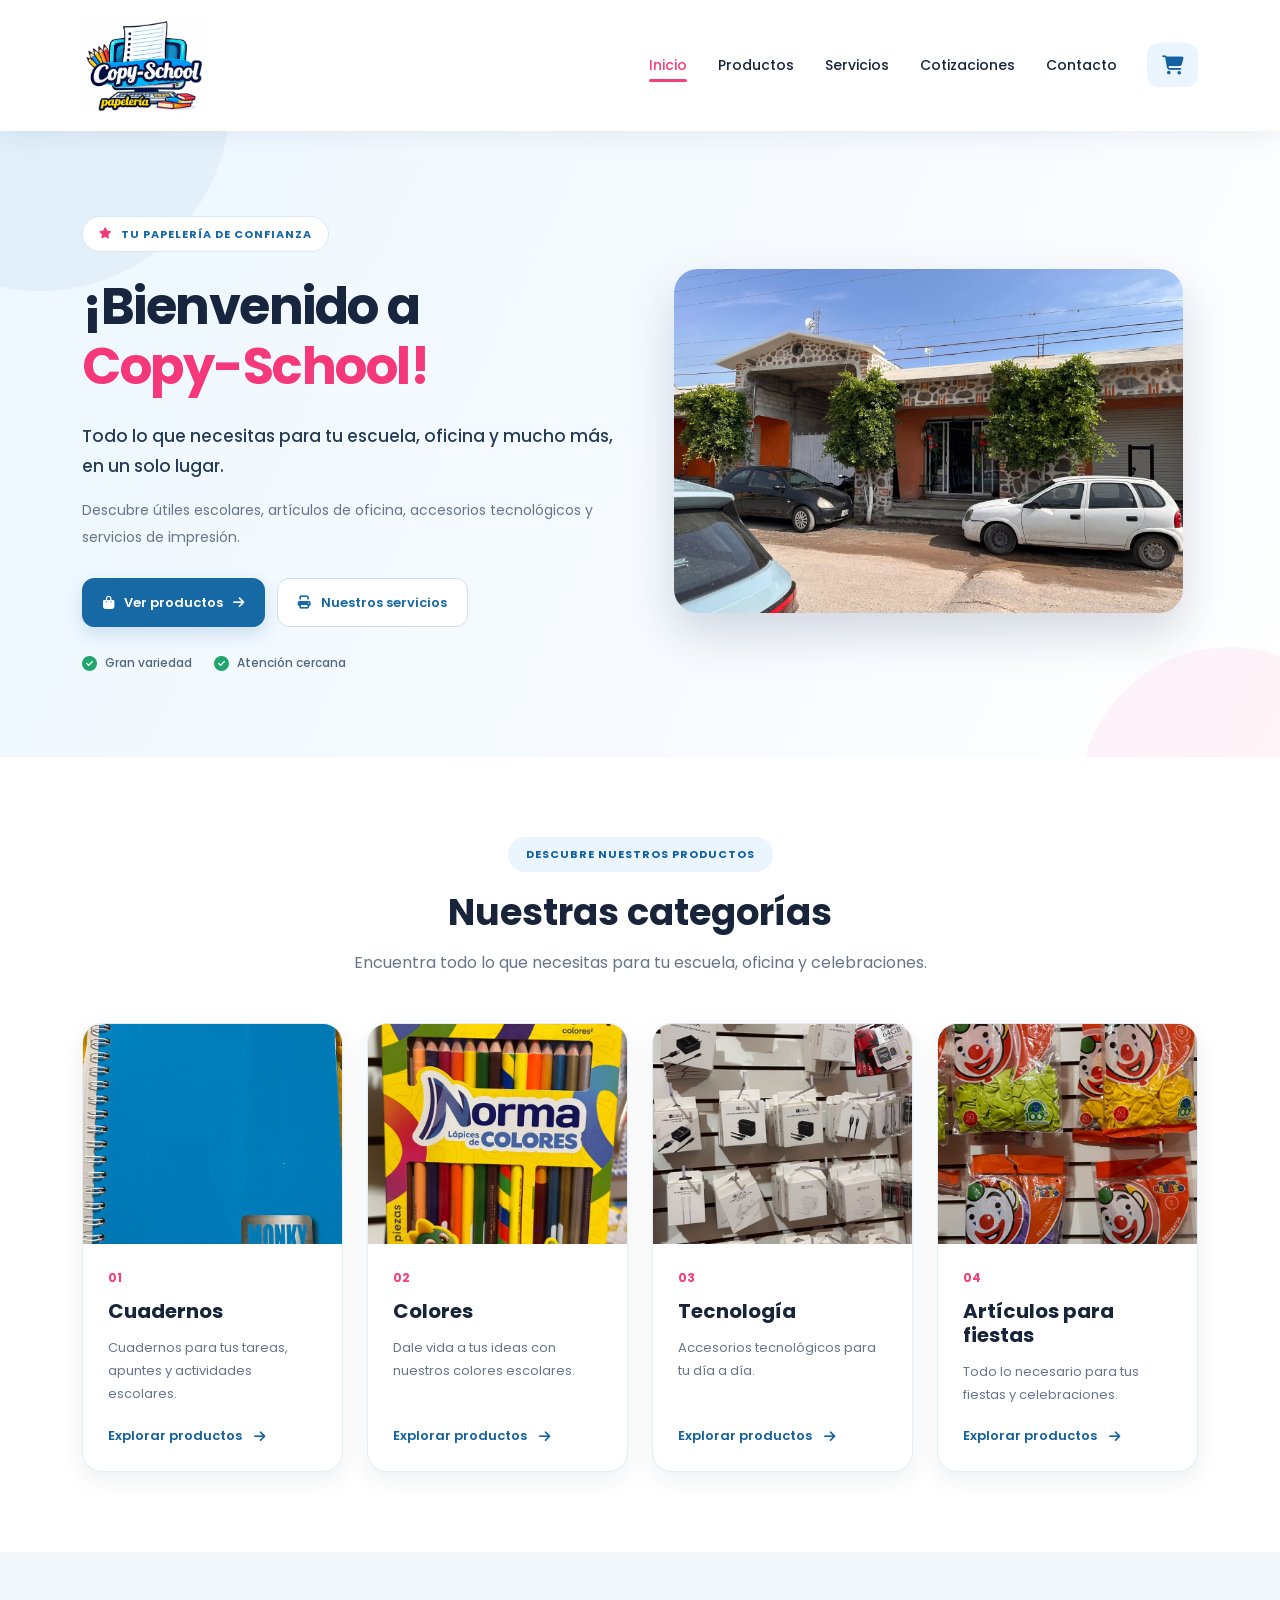
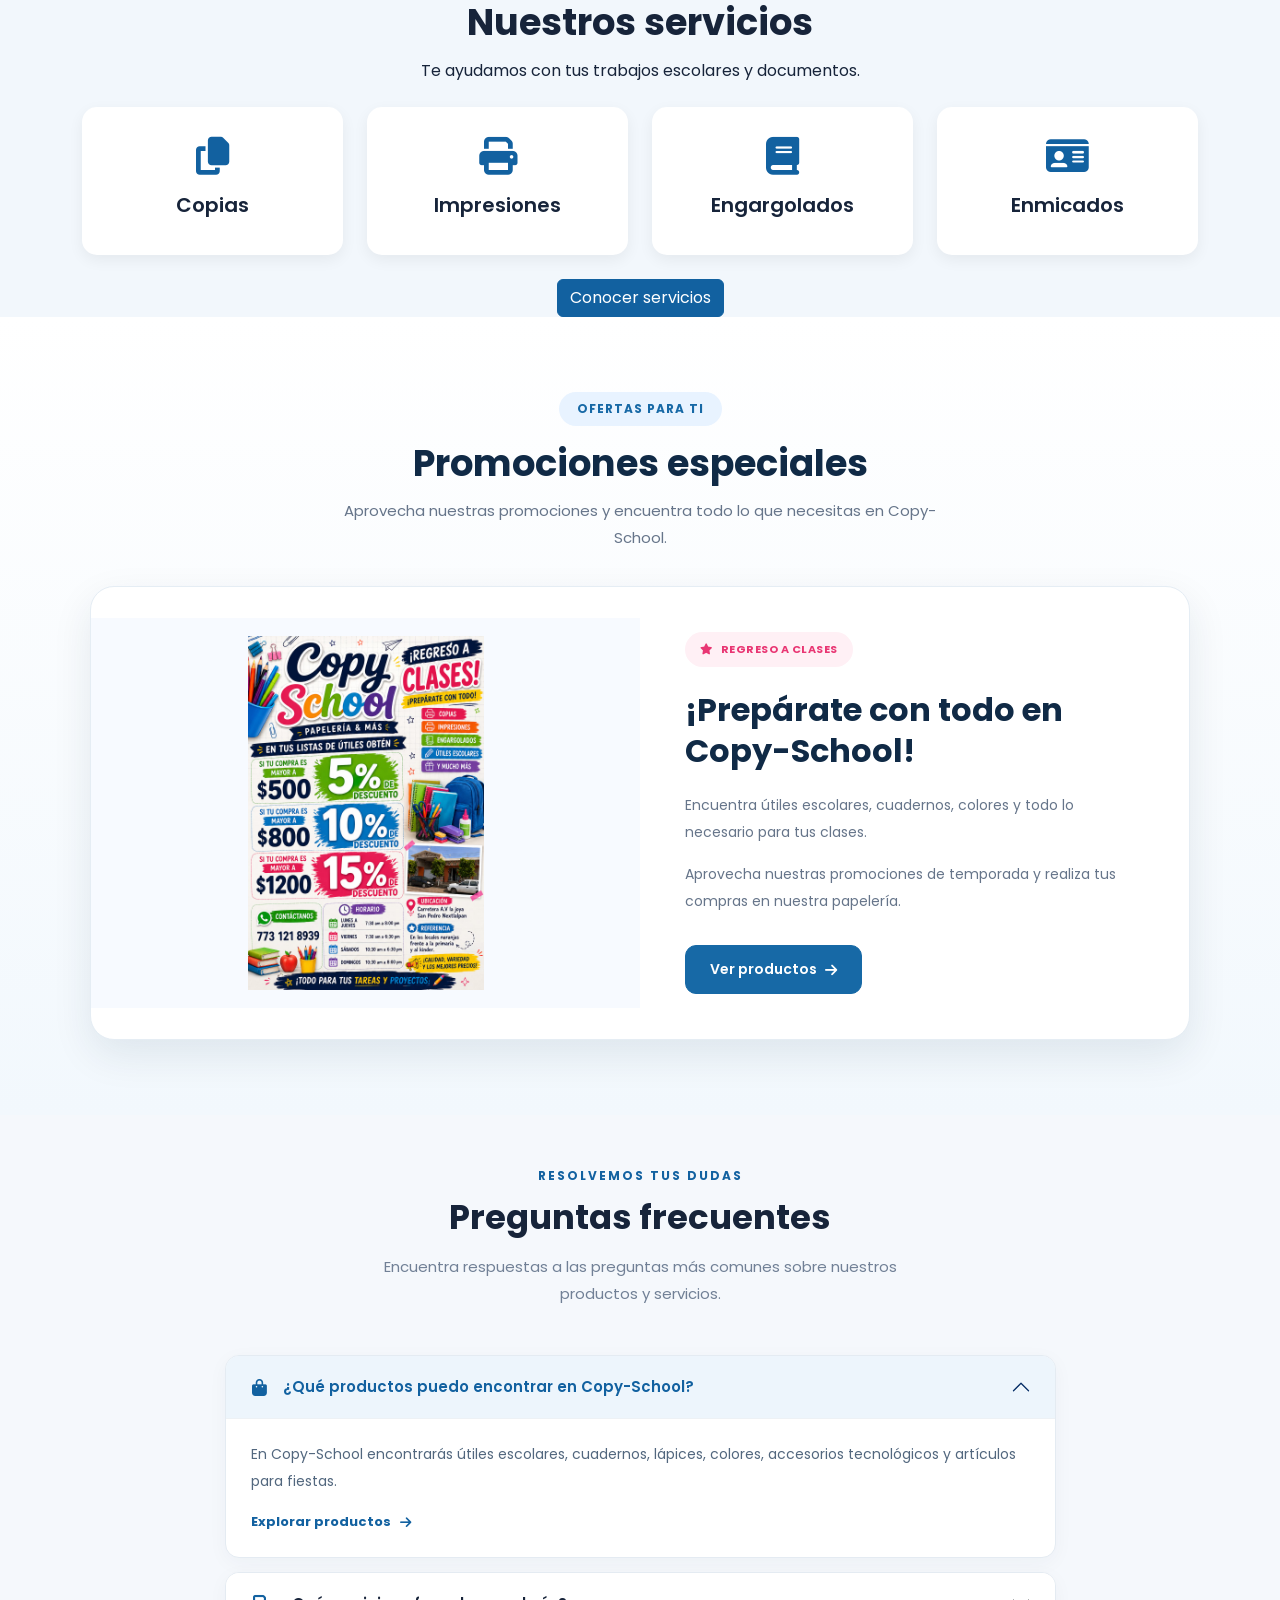
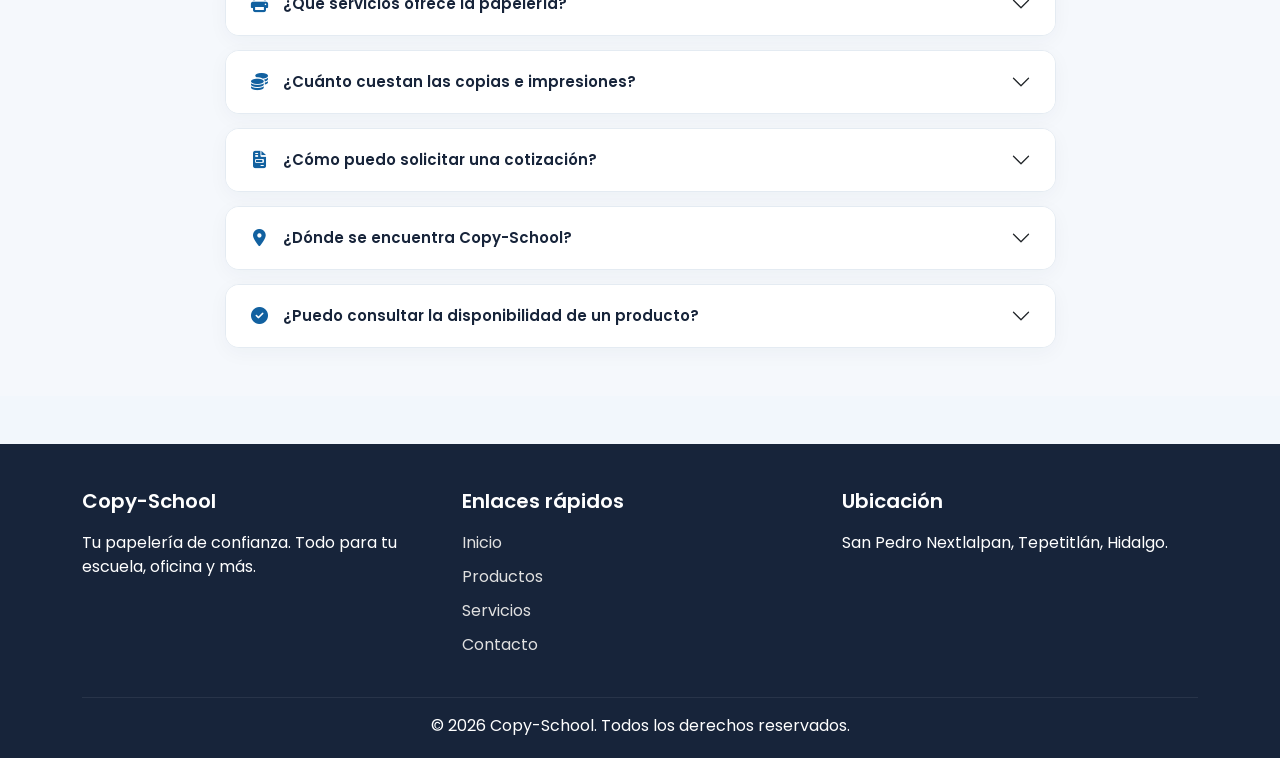
==== commit c7fc727e: "Agregar seccion de preguntas frecuentes interactivas" ====
--- a/index.html
+++ b/index.html
@@ -541,6 +541,317 @@
     </div>
 
 </section>
+<section class="faq-copy py-5" id="preguntasFrecuentes">
+
+    <div class="container">
+
+        <div class="text-center mb-5">
+
+            <span class="faq-etiqueta">
+                RESOLVEMOS TUS DUDAS
+            </span>
+
+            <h2 class="faq-titulo">
+                Preguntas frecuentes
+            </h2>
+
+            <p class="faq-descripcion">
+                Encuentra respuestas a las preguntas más comunes
+                sobre nuestros productos y servicios.
+            </p>
+
+        </div>
+
+        <div class="row justify-content-center">
+
+            <div class="col-12 col-lg-9">
+
+                <div class="accordion faq-acordeon" id="acordeonCopySchool">
+
+                    <div class="accordion-item">
+
+                        <h3 class="accordion-header">
+
+                            <button
+                                class="accordion-button"
+                                type="button"
+                                data-bs-toggle="collapse"
+                                data-bs-target="#preguntaUno"
+                                aria-expanded="true"
+                                aria-controls="preguntaUno">
+
+                                <i class="fa-solid fa-bag-shopping faq-icono"></i>
+                                ¿Qué productos puedo encontrar en Copy-School?
+
+                            </button>
+
+                        </h3>
+
+                        <div
+                            id="preguntaUno"
+                            class="accordion-collapse collapse show"
+                            data-bs-parent="#acordeonCopySchool">
+
+                            <div class="accordion-body">
+
+                                En Copy-School encontrarás útiles escolares,
+                                cuadernos, lápices, colores, accesorios
+                                tecnológicos y artículos para fiestas.
+
+                                <a href="productos.html" class="faq-enlace">
+                                    Explorar productos
+                                    <i class="fa-solid fa-arrow-right"></i>
+                                </a>
+
+                            </div>
+
+                        </div>
+
+                    </div>
+
+
+                    <div class="accordion-item">
+
+                        <h3 class="accordion-header">
+
+                            <button
+                                class="accordion-button collapsed"
+                                type="button"
+                                data-bs-toggle="collapse"
+                                data-bs-target="#preguntaDos"
+                                aria-expanded="false"
+                                aria-controls="preguntaDos">
+
+                                <i class="fa-solid fa-print faq-icono"></i>
+                                ¿Qué servicios ofrece la papelería?
+
+                            </button>
+
+                        </h3>
+
+                        <div
+                            id="preguntaDos"
+                            class="accordion-collapse collapse"
+                            data-bs-parent="#acordeonCopySchool">
+
+                            <div class="accordion-body">
+
+                                Ofrecemos copias, impresiones a color
+                                y blanco y negro, escaneo de documentos,
+                                engargolado, laminado y otros servicios
+                                relacionados con trabajos escolares.
+
+                                <a href="servicios.html" class="faq-enlace">
+                                    Conocer servicios
+                                    <i class="fa-solid fa-arrow-right"></i>
+                                </a>
+
+                            </div>
+
+                        </div>
+
+                    </div>
+
+
+                    <div class="accordion-item">
+
+                        <h3 class="accordion-header">
+
+                            <button
+                                class="accordion-button collapsed"
+                                type="button"
+                                data-bs-toggle="collapse"
+                                data-bs-target="#preguntaTres"
+                                aria-expanded="false"
+                                aria-controls="preguntaTres">
+
+                                <i class="fa-solid fa-coins faq-icono"></i>
+                                ¿Cuánto cuestan las copias e impresiones?
+
+                            </button>
+
+                        </h3>
+
+                        <div
+                            id="preguntaTres"
+                            class="accordion-collapse collapse"
+                            data-bs-parent="#acordeonCopySchool">
+
+                            <div class="accordion-body">
+
+                                Nuestros precios de referencia son:
+
+                                <ul class="faq-lista-precios">
+
+                                    <li>
+                                        Impresión a color:
+                                        <strong>$3.00</strong>
+                                    </li>
+
+                                    <li>
+                                        Impresión en blanco y negro:
+                                        <strong>$2.00</strong>
+                                    </li>
+
+                                    <li>
+                                        Copia a color:
+                                        <strong>$2.00</strong>
+                                    </li>
+
+                                    <li>
+                                        Copia en blanco y negro:
+                                        <strong>$1.00</strong>
+                                    </li>
+
+                                </ul>
+
+                                Los precios pueden variar según
+                                las características del trabajo.
+
+                            </div>
+
+                        </div>
+
+                    </div>
+
+
+                    <div class="accordion-item">
+
+                        <h3 class="accordion-header">
+
+                            <button
+                                class="accordion-button collapsed"
+                                type="button"
+                                data-bs-toggle="collapse"
+                                data-bs-target="#preguntaCuatro"
+                                aria-expanded="false"
+                                aria-controls="preguntaCuatro">
+
+                                <i class="fa-solid fa-file-invoice faq-icono"></i>
+                                ¿Cómo puedo solicitar una cotización?
+
+                            </button>
+
+                        </h3>
+
+                        <div
+                            id="preguntaCuatro"
+                            class="accordion-collapse collapse"
+                            data-bs-parent="#acordeonCopySchool">
+
+                            <div class="accordion-body">
+
+                                Puedes seleccionar productos de nuestro
+                                catálogo, agregarlos al carrito
+                                y enviar tu solicitud por WhatsApp.
+
+                                Nuestro equipo te confirmará
+                                la disponibilidad y el precio final.
+
+                                <a href="cotizaciones.html" class="faq-enlace">
+                                    Solicitar cotización
+                                    <i class="fa-solid fa-arrow-right"></i>
+                                </a>
+
+                            </div>
+
+                        </div>
+
+                    </div>
+
+
+                    <div class="accordion-item">
+
+                        <h3 class="accordion-header">
+
+                            <button
+                                class="accordion-button collapsed"
+                                type="button"
+                                data-bs-toggle="collapse"
+                                data-bs-target="#preguntaCinco"
+                                aria-expanded="false"
+                                aria-controls="preguntaCinco">
+
+                                <i class="fa-solid fa-location-dot faq-icono"></i>
+                                ¿Dónde se encuentra Copy-School?
+
+                            </button>
+
+                        </h3>
+
+                        <div
+                            id="preguntaCinco"
+                            class="accordion-collapse collapse"
+                            data-bs-parent="#acordeonCopySchool">
+
+                            <div class="accordion-body">
+
+                                Nos encontramos en San Pedro Nextlalpan,
+                                municipio de Tepetitlán, Hidalgo,
+                                cerca de instituciones educativas.
+
+                                <a href="contacto.html" class="faq-enlace">
+                                    Ver información de contacto
+                                    <i class="fa-solid fa-arrow-right"></i>
+                                </a>
+
+                            </div>
+
+                        </div>
+
+                    </div>
+
+
+                    <div class="accordion-item">
+
+                        <h3 class="accordion-header">
+
+                            <button
+                                class="accordion-button collapsed"
+                                type="button"
+                                data-bs-toggle="collapse"
+                                data-bs-target="#preguntaSeis"
+                                aria-expanded="false"
+                                aria-controls="preguntaSeis">
+
+                                <i class="fa-solid fa-circle-check faq-icono"></i>
+                                ¿Puedo consultar la disponibilidad de un producto?
+
+                            </button>
+
+                        </h3>
+
+                        <div
+                            id="preguntaSeis"
+                            class="accordion-collapse collapse"
+                            data-bs-parent="#acordeonCopySchool">
+
+                            <div class="accordion-body">
+
+                                ¡Claro! Puedes comunicarte con nosotros
+                                para preguntar si tenemos disponible
+                                el producto que necesitas.
+
+                                <a href="contacto.html" class="faq-enlace">
+                                    Contactar a Copy-School
+                                    <i class="fa-solid fa-arrow-right"></i>
+                                </a>
+
+                            </div>
+
+                        </div>
+
+                    </div>
+
+                </div>
+
+            </div>
+
+        </div>
+
+    </div>
+
+</section>
 
     </main>
 
--- a/css/style.css
+++ b/css/style.css
@@ -1685,4 +1685,807 @@
         transition: none;
     }
 
+}
+.producto-card-mejorada {
+    border: 1px solid #e5edf4;
+    border-radius: 22px;
+    overflow: hidden;
+    background: #ffffff;
+    box-shadow: 0 8px 28px rgba(16, 42, 70, 0.08);
+    transition:
+        transform 0.35s ease,
+        box-shadow 0.35s ease;
+}
+
+.producto-imagen-contenedor {
+    width: 100%;
+    height: 260px;
+    overflow: hidden;
+    background: #f2f7fc;
+}
+
+.producto-card-mejorada .producto-imagen {
+    display: block;
+    width: 100%;
+    height: 100%;
+    object-fit: cover;
+    transition: transform 0.5s ease;
+}
+
+.producto-card-mejorada .card-body {
+    display: flex;
+    flex-direction: column;
+    align-items: flex-start;
+    padding: 26px;
+}
+
+.producto-etiqueta {
+    display: inline-flex;
+    align-items: center;
+    gap: 7px;
+    background: #eaf5ff;
+    color: #1261a0;
+    padding: 8px 13px;
+    border-radius: 30px;
+    font-size: 11px;
+    font-weight: 600;
+}
+
+.producto-etiqueta i {
+    font-size: 11px;
+}
+
+.producto-card-mejorada .producto-nombre {
+    color: #17243a;
+    font-weight: 700;
+    line-height: 1.5;
+    margin-bottom: 12px;
+}
+
+.producto-precio-texto {
+    color: #66758a;
+    font-size: 12px;
+    margin-bottom: 3px;
+}
+
+.producto-card-mejorada .producto-precio {
+    color: #f43f78;
+    font-size: 27px;
+    font-weight: 700;
+    margin-bottom: 22px;
+}
+
+.producto-card-mejorada .producto-boton {
+    display: inline-flex;
+    align-items: center;
+    justify-content: center;
+    gap: 10px;
+    background: #1261a0;
+    border: 1px solid #1261a0;
+    border-radius: 12px;
+    padding: 13px 18px;
+    font-size: 13px;
+    font-weight: 600;
+    margin-top: auto;
+    transition:
+        background 0.3s ease,
+        transform 0.3s ease,
+        box-shadow 0.3s ease;
+}
+
+.producto-card-mejorada .producto-boton:hover {
+    background: #0d4c80;
+    border-color: #0d4c80;
+    box-shadow: 0 8px 20px rgba(18, 97, 160, 0.2);
+}
+
+@media (hover: hover) and (pointer: fine) {
+
+    .producto-card-mejorada:hover {
+        transform: translateY(-8px);
+        box-shadow: 0 18px 42px rgba(16, 42, 70, 0.15);
+    }
+
+    .producto-card-mejorada:hover .producto-imagen {
+        transform: scale(1.08);
+    }
+
+    .producto-card-mejorada .producto-boton:hover {
+        transform: translateY(-2px);
+    }
+
+}
+
+@media (max-width: 767.98px) {
+
+    .producto-imagen-contenedor {
+        height: 230px;
+    }
+
+    .producto-card-mejorada .card-body {
+        padding: 22px;
+    }
+
+    .producto-card-mejorada .producto-precio {
+        font-size: 25px;
+    }
+
+}
+
+@media (hover: none) and (pointer: coarse) {
+
+    .producto-card-mejorada .producto-boton:active {
+        transform: scale(0.97);
+    }
+
+}
+
+@media (prefers-reduced-motion: reduce) {
+
+    .producto-card-mejorada,
+    .producto-card-mejorada .producto-imagen,
+    .producto-card-mejorada .producto-boton {
+        transition: none;
+    }
+
+}
+.filtros-rapidos {
+    margin-top: 28px;
+}
+
+.filtros-rapidos-titulo {
+    color: #17243a;
+    font-size: 14px;
+    font-weight: 600;
+    margin-bottom: 15px;
+}
+
+.filtros-rapidos-botones {
+    display: flex;
+    flex-wrap: wrap;
+    gap: 12px;
+}
+
+.filtro-rapido {
+    display: inline-flex;
+    align-items: center;
+    justify-content: center;
+    gap: 9px;
+    padding: 12px 19px;
+    border: 1px solid #dce7f0;
+    border-radius: 30px;
+    background: #ffffff;
+    color: #52677e;
+    font-family: inherit;
+    font-size: 13px;
+    font-weight: 600;
+    cursor: pointer;
+    transition:
+        background 0.3s ease,
+        color 0.3s ease,
+        border-color 0.3s ease,
+        transform 0.3s ease;
+}
+
+.filtro-rapido i {
+    font-size: 13px;
+}
+
+.filtro-rapido:hover {
+    border-color: #1261a0;
+    color: #1261a0;
+    transform: translateY(-2px);
+}
+
+.filtro-rapido.activo {
+    background: #1261a0;
+    border-color: #1261a0;
+    color: #ffffff;
+    box-shadow: 0 6px 18px rgba(18, 97, 160, 0.18);
+}
+
+.filtro-rapido.activo:hover {
+    background: #0d4c80;
+    color: #ffffff;
+}
+
+.filtro-rapido:focus-visible {
+    outline: 3px solid #f43f78;
+    outline-offset: 3px;
+}
+
+@media (max-width: 575.98px) {
+
+    .filtros-rapidos-botones {
+        gap: 9px;
+    }
+
+    .filtro-rapido {
+        padding: 11px 14px;
+        font-size: 12px;
+    }
+
+}
+
+@media (prefers-reduced-motion: reduce) {
+
+    .filtro-rapido {
+        transition: none;
+    }
+
+}
+/* en este apartado mejore la seccion del carrito*/
+.seccion-carrito-mejorado {
+    background: #f6f9fc;
+    min-height: 65vh;
+}
+
+.carrito-contenedor-mejorado {
+    background: #ffffff;
+    border-radius: 20px;
+    padding: 30px;
+    border: 1px solid #e7edf3;
+    box-shadow: 0 8px 30px rgba(18, 45, 75, 0.05);
+}
+
+.carrito-titulo-contenedor {
+    display: flex;
+    justify-content: space-between;
+    align-items: center;
+    flex-wrap: wrap;
+    gap: 20px;
+    margin-bottom: 28px;
+}
+
+.carrito-titulo-contenedor h2 {
+    color: #17243a;
+    font-weight: 700;
+}
+
+.carrito-titulo-contenedor h2 i {
+    color: #1261a0;
+    margin-right: 8px;
+}
+
+.carrito-subtitulo {
+    display: block;
+    font-size: 11px;
+    letter-spacing: 1.5px;
+    font-weight: 700;
+    color: #1261a0;
+    margin-bottom: 8px;
+}
+
+.btn-seguir-comprando {
+    display: inline-flex;
+    align-items: center;
+    gap: 9px;
+    padding: 11px 16px;
+    background: #edf5fc;
+    color: #1261a0;
+    border-radius: 10px;
+    font-size: 13px;
+    font-weight: 600;
+    text-decoration: none;
+    transition: all 0.3s ease;
+}
+
+.btn-seguir-comprando:hover {
+    background: #1261a0;
+    color: #ffffff;
+    transform: translateY(-2px);
+}
+
+.articulo-carrito-mejorado {
+    display: flex;
+    align-items: center;
+    gap: 20px;
+    padding: 22px 0;
+    border-bottom: 1px solid #e8eef4;
+}
+
+.articulo-carrito-mejorado:last-child {
+    border-bottom: none;
+}
+
+.carrito-imagen-contenedor {
+    width: 110px;
+    height: 110px;
+    flex-shrink: 0;
+    background: #f4f7fb;
+    border-radius: 14px;
+    overflow: hidden;
+    border: 1px solid #edf1f5;
+}
+
+.carrito-imagen-producto {
+    width: 100%;
+    height: 100%;
+    object-fit: contain;
+    padding: 8px;
+    transition: transform 0.3s ease;
+}
+
+.articulo-carrito-mejorado:hover .carrito-imagen-producto {
+    transform: scale(1.06);
+}
+
+.carrito-informacion-producto {
+    flex: 1;
+    min-width: 0;
+}
+
+.carrito-etiqueta {
+    display: inline-block;
+    color: #1261a0;
+    background: #edf5fc;
+    padding: 5px 9px;
+    border-radius: 6px;
+    font-size: 10px;
+    font-weight: 700;
+    letter-spacing: 0.5px;
+    margin-bottom: 10px;
+}
+
+.carrito-nombre-producto {
+    font-size: 16px;
+    font-weight: 700;
+    color: #17243a;
+    margin-bottom: 7px;
+}
+
+.carrito-precio-unitario {
+    font-size: 13px;
+    color: #718096;
+    margin-bottom: 8px;
+}
+
+.carrito-subtotal-producto {
+    font-size: 14px;
+    font-weight: 700;
+    color: #1261a0;
+    margin-bottom: 0;
+}
+
+.controles-carrito-mejorados {
+    display: flex;
+    align-items: center;
+    gap: 12px;
+    flex-shrink: 0;
+}
+
+.carrito-controles-cantidad {
+    display: inline-flex;
+    align-items: center;
+    border: 1px solid #dce5ee;
+    border-radius: 10px;
+    overflow: hidden;
+    background: #ffffff;
+}
+
+.carrito-boton-cantidad {
+    width: 34px;
+    height: 36px;
+    display: flex;
+    align-items: center;
+    justify-content: center;
+    background: #ffffff;
+    border: none;
+    color: #1261a0;
+    cursor: pointer;
+    transition: background 0.2s ease;
+}
+
+.carrito-boton-cantidad:hover:not(:disabled) {
+    background: #edf5fc;
+}
+
+.carrito-boton-cantidad:disabled {
+    color: #b8c3cf;
+    cursor: not-allowed;
+}
+
+.carrito-controles-cantidad .cantidad-carrito {
+    display: inline-flex;
+    align-items: center;
+    justify-content: center;
+    min-width: 30px;
+    font-size: 14px;
+    font-weight: 700;
+    color: #17243a;
+}
+
+.carrito-boton-eliminar {
+    width: 36px;
+    height: 36px;
+    display: inline-flex;
+    align-items: center;
+    justify-content: center;
+    background: #fff0f0;
+    color: #dc3545;
+    border: none;
+    border-radius: 9px;
+    cursor: pointer;
+    transition: all 0.2s ease;
+}
+
+.carrito-boton-eliminar:hover {
+    background: #dc3545;
+    color: #ffffff;
+}
+
+.resumen-carrito-mejorado {
+    background: #ffffff;
+    padding: 28px;
+    border-radius: 20px;
+    border: 1px solid #e7edf3;
+    box-shadow: 0 8px 30px rgba(18, 45, 75, 0.05);
+}
+
+.resumen-encabezado {
+    display: flex;
+    align-items: center;
+    gap: 14px;
+    margin-bottom: 30px;
+}
+
+.resumen-icono {
+    width: 48px;
+    height: 48px;
+    flex-shrink: 0;
+    display: flex;
+    align-items: center;
+    justify-content: center;
+    background: #edf5fc;
+    color: #1261a0;
+    border-radius: 12px;
+    font-size: 20px;
+}
+
+.resumen-encabezado h2 {
+    font-weight: 700;
+    color: #17243a;
+}
+
+.resumen-fila {
+    display: flex;
+    justify-content: space-between;
+    align-items: center;
+    gap: 12px;
+    font-size: 14px;
+    color: #52677e;
+}
+
+.resumen-fila strong {
+    color: #17243a;
+    font-size: 16px;
+}
+
+.resumen-separador {
+    height: 1px;
+    background: #e8eef4;
+    margin: 22px 0;
+}
+
+.resumen-total {
+    display: flex;
+    justify-content: space-between;
+    align-items: center;
+    gap: 12px;
+    margin-bottom: 25px;
+}
+
+.resumen-total span {
+    font-size: 14px;
+    font-weight: 600;
+    color: #17243a;
+}
+
+.resumen-total .total-carrito {
+    color: #1261a0;
+    font-size: 25px;
+    font-weight: 700;
+}
+
+.btn-whatsapp-carrito {
+    padding: 13px;
+    border-radius: 10px;
+    font-size: 13px;
+    font-weight: 600;
+    margin-bottom: 12px;
+}
+
+.btn-whatsapp-carrito i {
+    font-size: 17px;
+    margin-right: 6px;
+}
+
+.btn-vaciar-carrito {
+    padding: 12px;
+    border-radius: 10px;
+    font-size: 13px;
+    font-weight: 600;
+}
+
+.btn-vaciar-carrito i {
+    margin-right: 6px;
+}
+
+.resumen-aviso {
+    display: flex;
+    align-items: flex-start;
+    gap: 10px;
+    background: #f3f7fb;
+    border-radius: 10px;
+    padding: 14px;
+    margin-top: 22px;
+}
+
+.resumen-aviso i {
+    color: #1261a0;
+    font-size: 15px;
+    margin-top: 2px;
+}
+
+.resumen-aviso p {
+    color: #718096;
+    font-size: 11px;
+    line-height: 1.7;
+    margin: 0;
+}
+
+.carrito-vacio-mejorado {
+    padding: 60px 20px;
+}
+
+.carrito-vacio-icono {
+    width: 100px;
+    height: 100px;
+    display: flex;
+    align-items: center;
+    justify-content: center;
+    margin: 0 auto 25px;
+    background: #edf5fc;
+    border-radius: 50%;
+    color: #1261a0;
+    font-size: 40px;
+}
+
+.carrito-vacio-mejorado h3 {
+    font-size: 21px;
+    font-weight: 700;
+    color: #17243a;
+}
+
+.carrito-vacio-mejorado p {
+    max-width: 370px;
+    margin: 12px auto 25px;
+    color: #718096;
+    font-size: 14px;
+    line-height: 1.8;
+}
+
+.carrito-vacio-mejorado .btn {
+    padding: 12px 22px;
+    border-radius: 10px;
+    font-weight: 600;
+}
+
+@media (max-width: 991.98px) {
+
+    .articulo-carrito-mejorado {
+        flex-wrap: wrap;
+    }
+
+    .controles-carrito-mejorados {
+        width: 100%;
+        justify-content: flex-end;
+    }
+
+}
+
+@media (max-width: 575.98px) {
+
+    .carrito-contenedor-mejorado,
+    .resumen-carrito-mejorado {
+        padding: 20px;
+        border-radius: 15px;
+    }
+
+    .carrito-titulo-contenedor {
+        align-items: flex-start;
+    }
+
+    .carrito-titulo-contenedor h2 {
+        font-size: 18px;
+    }
+
+    .btn-seguir-comprando {
+        font-size: 12px;
+    }
+
+    .articulo-carrito-mejorado {
+        gap: 14px;
+    }
+
+    .carrito-imagen-contenedor {
+        width: 85px;
+        height: 85px;
+    }
+
+    .carrito-informacion-producto {
+        flex-basis: calc(100% - 100px);
+    }
+
+    .carrito-nombre-producto {
+        font-size: 14px;
+    }
+
+    .carrito-etiqueta {
+        font-size: 9px;
+    }
+
+    .controles-carrito-mejorados {
+        justify-content: space-between;
+        padding-top: 5px;
+    }
+
+    .resumen-total .total-carrito {
+        font-size: 22px;
+    }
+
+}
+
+@media (prefers-reduced-motion: reduce) {
+
+    .carrito-imagen-producto,
+    .btn-seguir-comprando,
+    .carrito-boton-cantidad,
+    .carrito-boton-eliminar {
+        transition: none;
+    }
+
+}
+/* estos son los estilos de la agregacion de la parte de las preguntas frecuntes*/
+.faq-copy {
+    background: #f5f8fc;
+}
+
+.faq-etiqueta {
+    display: inline-block;
+    color: #1261a0;
+    font-size: 12px;
+    font-weight: 700;
+    letter-spacing: 2px;
+    margin-bottom: 12px;
+}
+
+.faq-titulo {
+    color: #17243a;
+    font-size: 34px;
+    font-weight: 700;
+    margin-bottom: 15px;
+}
+
+.faq-descripcion {
+    color: #718096;
+    font-size: 15px;
+    max-width: 550px;
+    margin: 0 auto;
+    line-height: 1.8;
+}
+
+.faq-acordeon {
+    display: flex;
+    flex-direction: column;
+    gap: 14px;
+}
+
+.faq-acordeon .accordion-item {
+    border: 1px solid #e4ebf2;
+    border-radius: 14px;
+    overflow: hidden;
+    background: #ffffff;
+    box-shadow: 0 5px 20px rgba(18, 45, 75, 0.04);
+}
+
+.faq-acordeon .accordion-button {
+    padding: 21px 24px;
+    background: #ffffff;
+    color: #17243a;
+    font-family: inherit;
+    font-size: 15px;
+    font-weight: 600;
+    box-shadow: none;
+    display: flex;
+    align-items: center;
+    gap: 13px;
+}
+
+.faq-acordeon .accordion-button:not(.collapsed) {
+    background: #edf5fc;
+    color: #1261a0;
+    box-shadow: none;
+}
+
+.faq-acordeon .accordion-button:focus {
+    box-shadow: 0 0 0 3px rgba(18, 97, 160, 0.15);
+}
+
+.faq-acordeon .accordion-button::after {
+    margin-left: auto;
+    flex-shrink: 0;
+}
+
+.faq-icono {
+    width: 20px;
+    text-align: center;
+    color: #1261a0;
+    font-size: 17px;
+    flex-shrink: 0;
+}
+
+.faq-acordeon .accordion-body {
+    padding: 22px 25px;
+    color: #52677e;
+    font-size: 14px;
+    line-height: 1.9;
+    border-top: 1px solid #edf1f5;
+}
+
+.faq-enlace {
+    display: flex;
+    align-items: center;
+    gap: 9px;
+    width: fit-content;
+    margin-top: 16px;
+    color: #1261a0;
+    font-size: 13px;
+    font-weight: 700;
+    text-decoration: none;
+}
+
+.faq-enlace:hover {
+    color: #0d4c80;
+    text-decoration: underline;
+}
+
+.faq-lista-precios {
+    margin: 15px 0;
+    padding-left: 20px;
+}
+
+.faq-lista-precios li {
+    margin-bottom: 7px;
+}
+
+.faq-lista-precios strong {
+    color: #1261a0;
+}
+
+@media (max-width: 575.98px) {
+
+    .faq-titulo {
+        font-size: 27px;
+    }
+
+    .faq-descripcion {
+        font-size: 13px;
+    }
+
+    .faq-acordeon .accordion-button {
+        padding: 17px 16px;
+        font-size: 13px;
+        gap: 10px;
+    }
+
+    .faq-acordeon .accordion-body {
+        padding: 18px;
+        font-size: 13px;
+    }
+
+    .faq-icono {
+        font-size: 15px;
+    }
+
 }
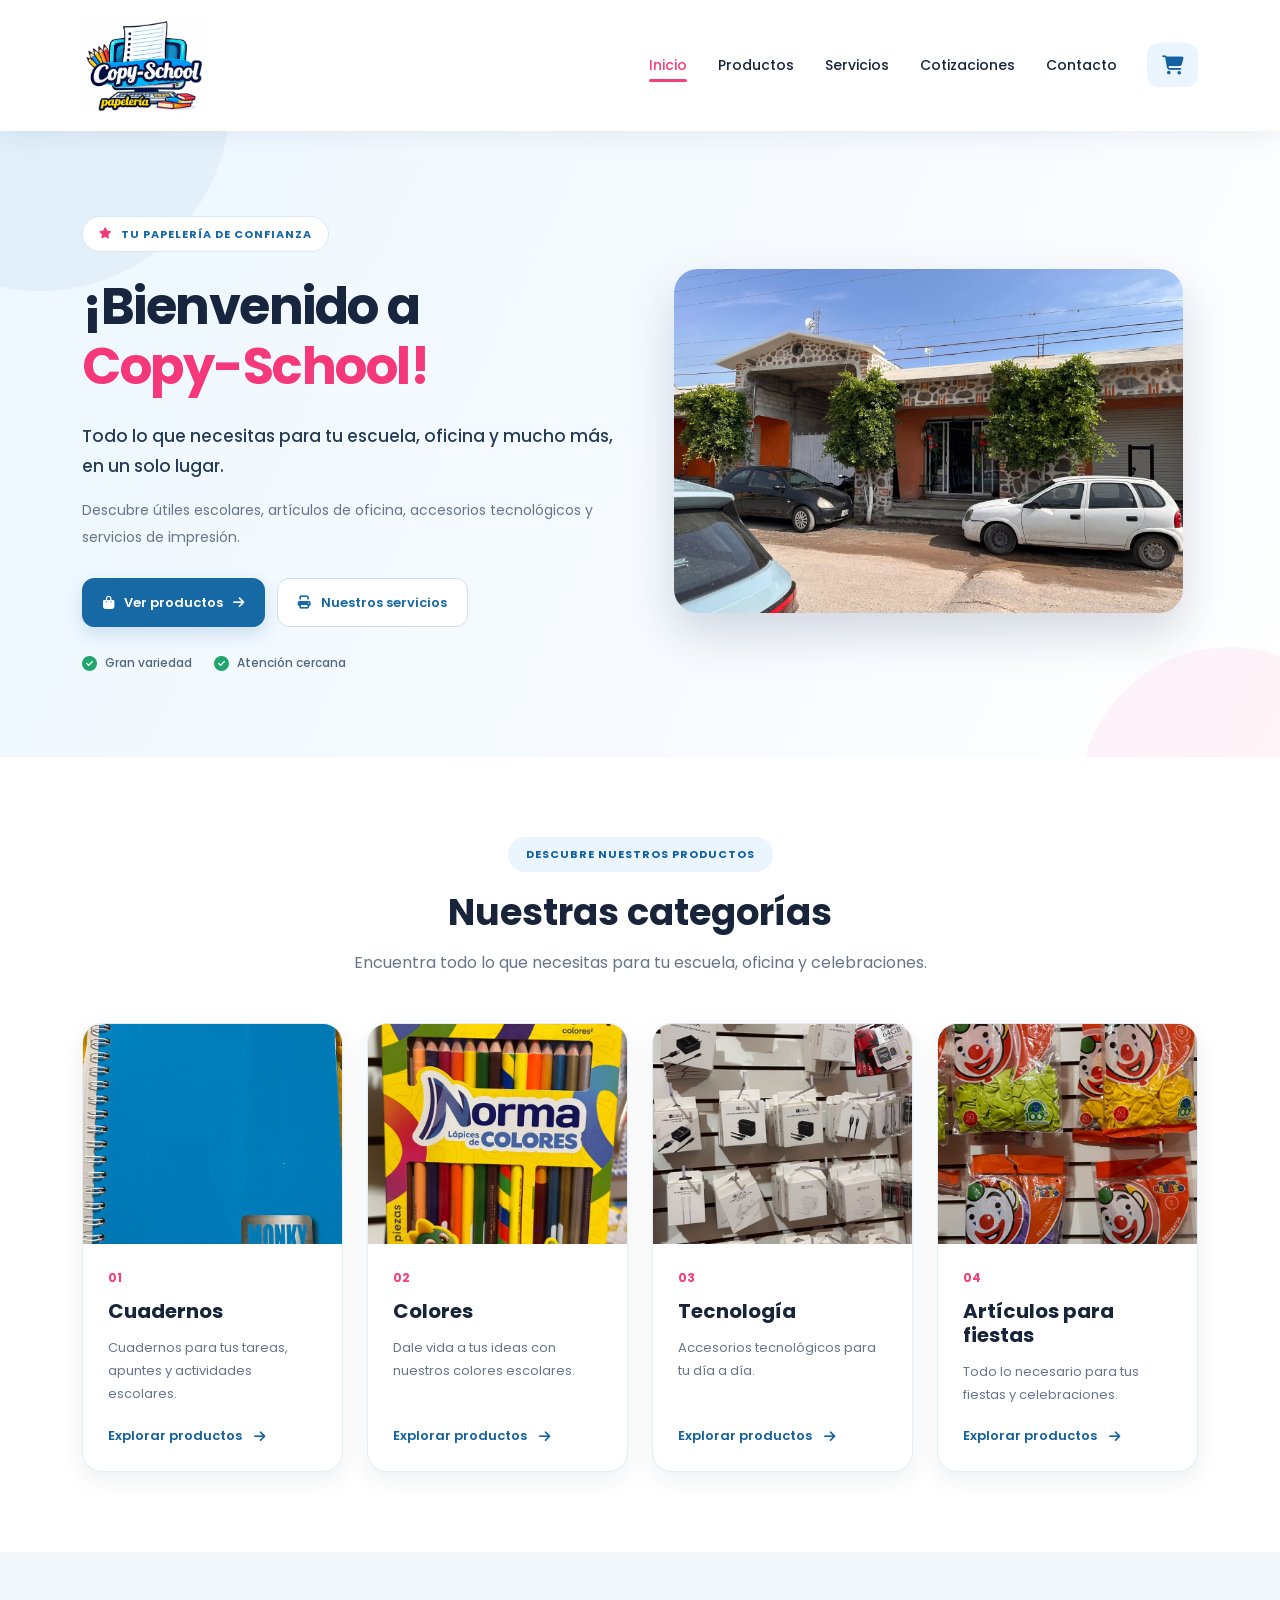
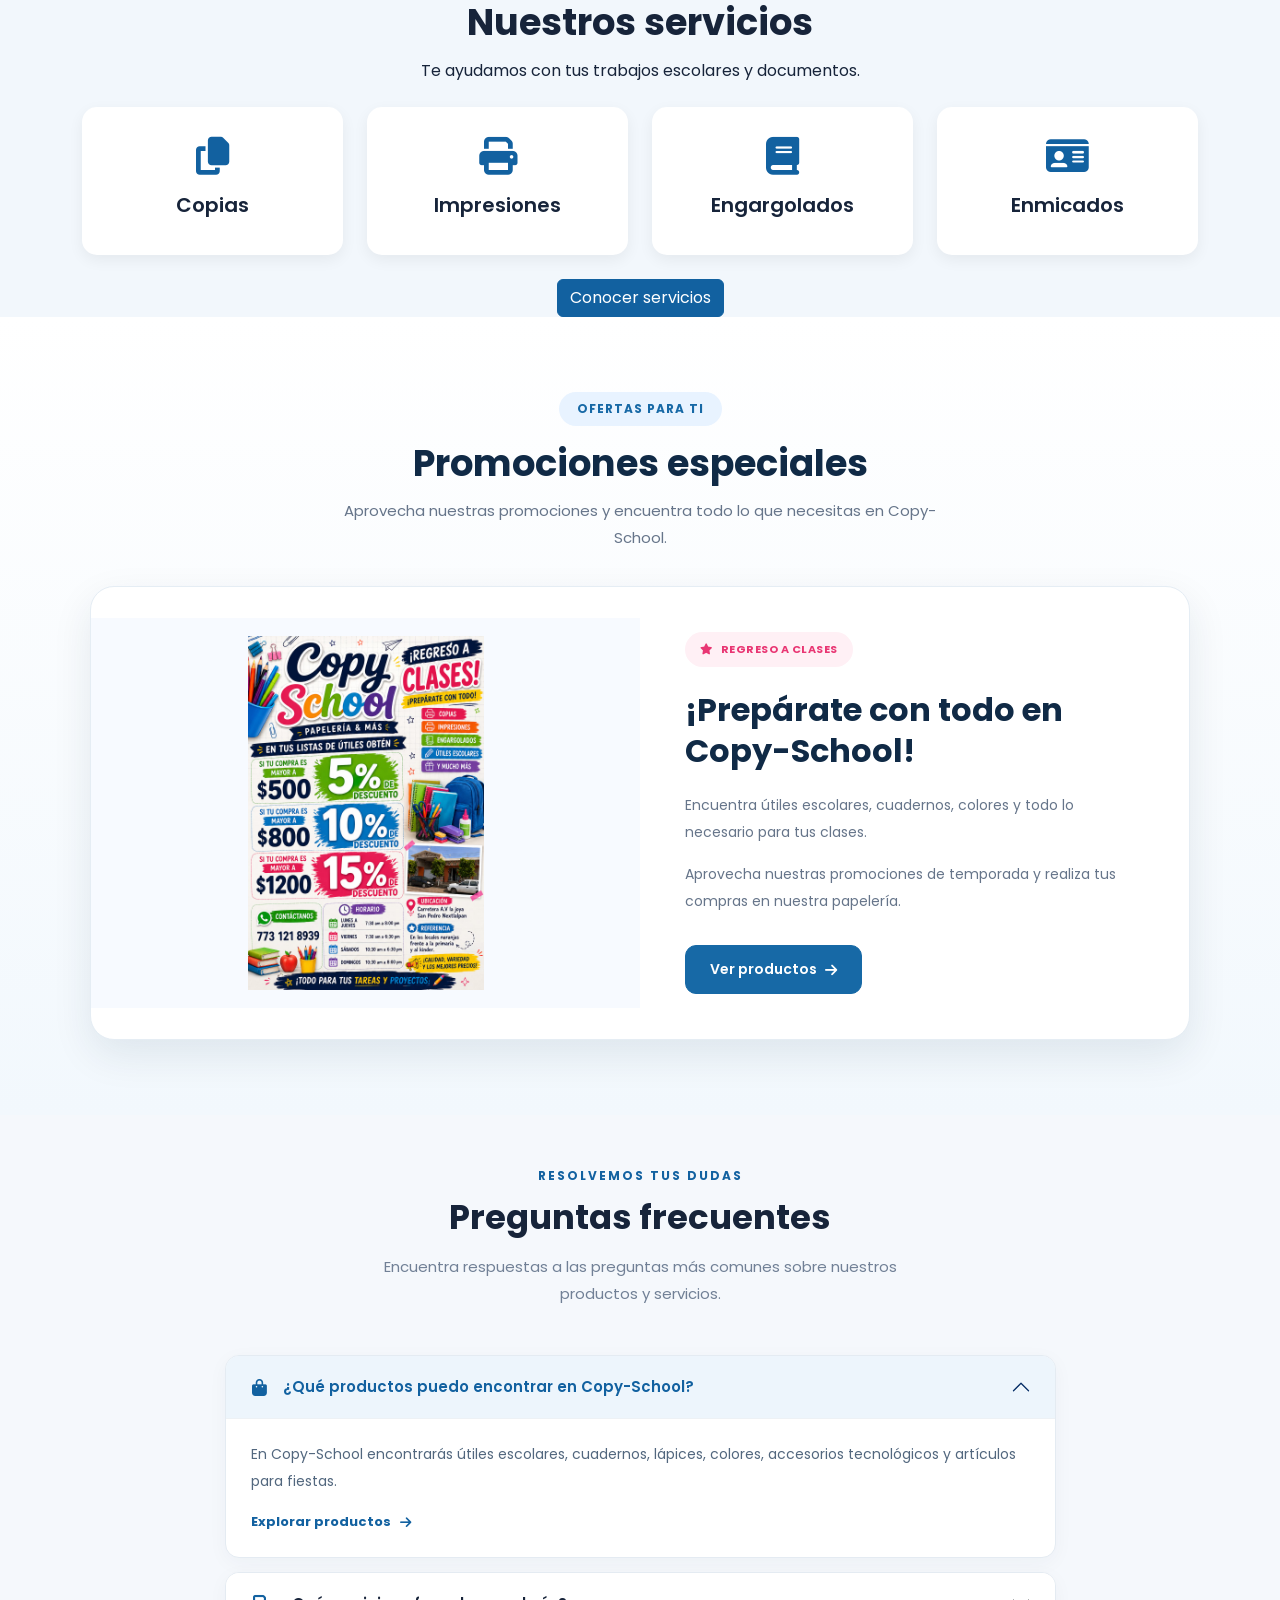
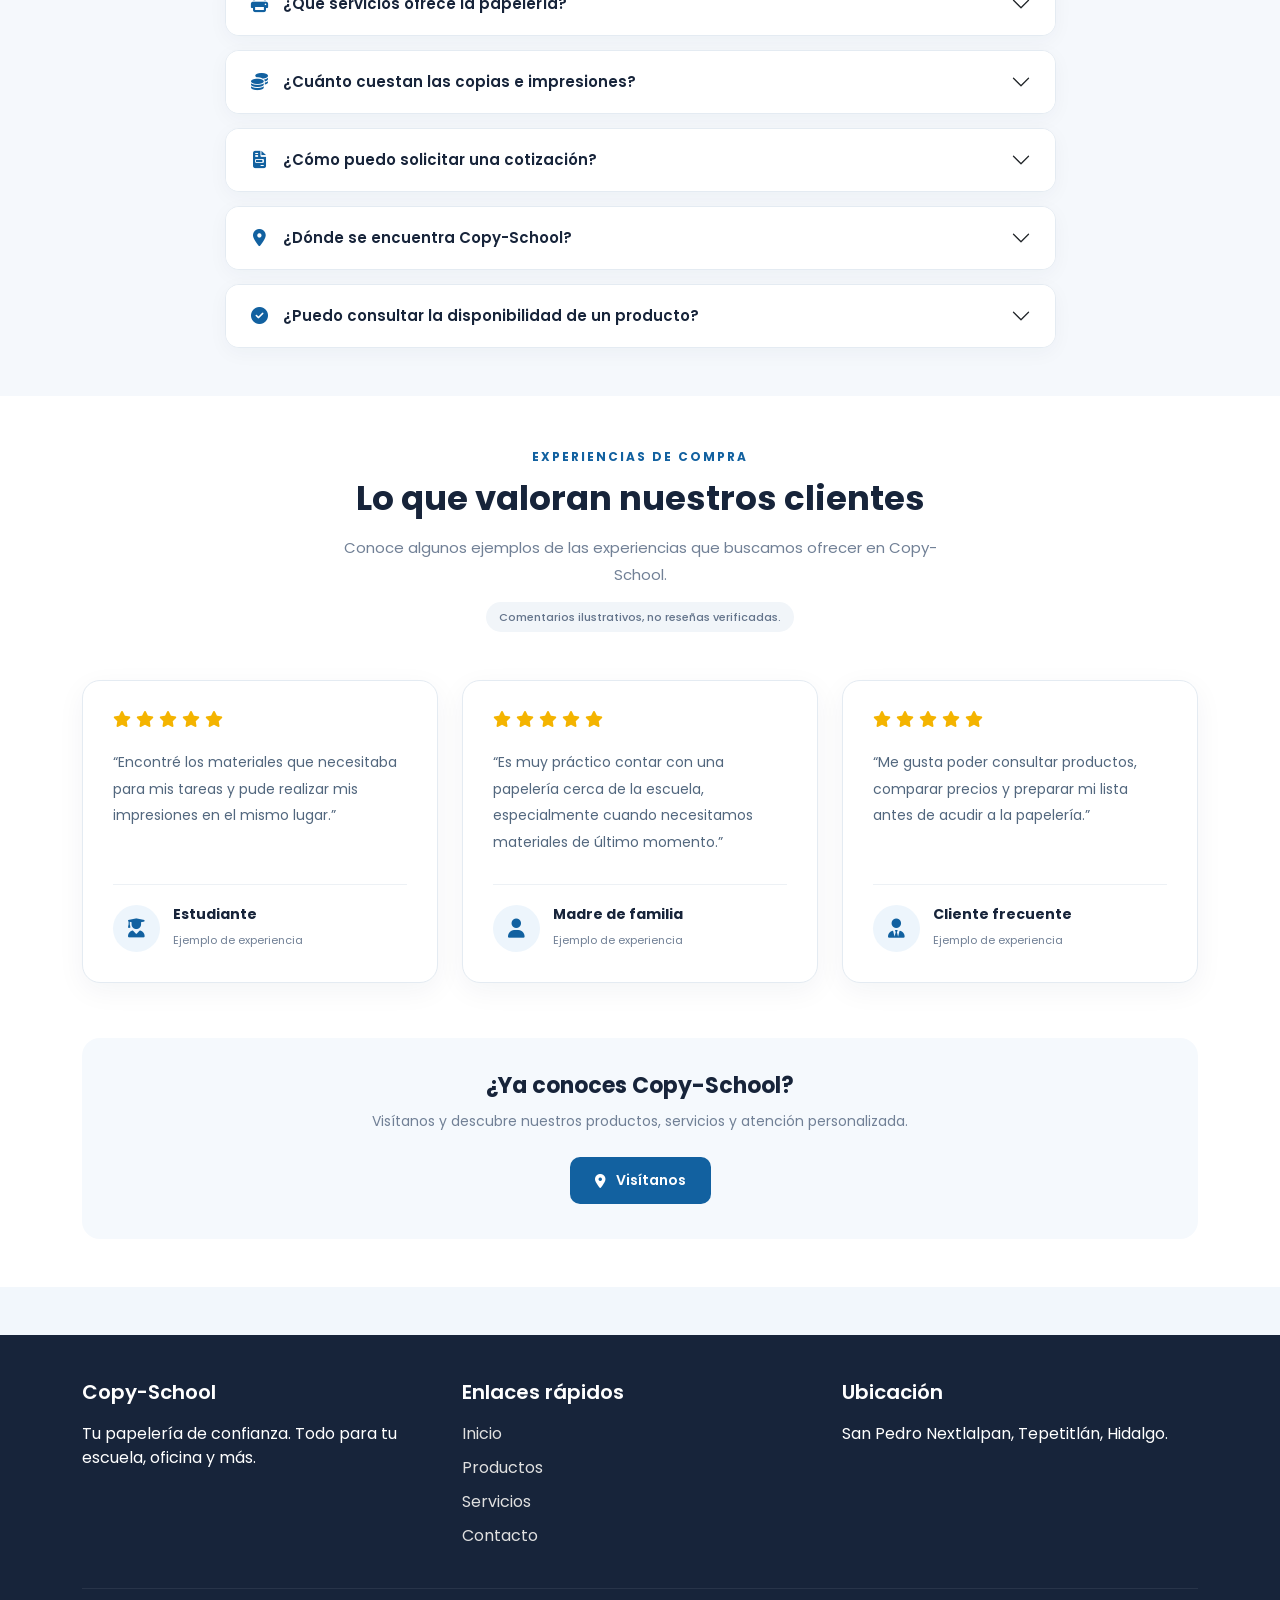
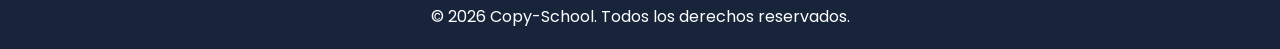
==== commit d988bb4a: "Agregar seccion de experiencias de clientes" ====
--- a/index.html
+++ b/index.html
@@ -852,7 +852,188 @@
     </div>
 
 </section>
-
+<section class="testimonios-copy py-5" id="opinionesClientes">
+
+    <div class="container">
+
+        <div class="text-center mb-5">
+
+            <span class="testimonios-etiqueta">
+                EXPERIENCIAS DE COMPRA
+            </span>
+
+            <h2 class="testimonios-titulo">
+                Lo que valoran nuestros clientes
+            </h2>
+
+            <p class="testimonios-descripcion">
+                Conoce algunos ejemplos de las experiencias
+                que buscamos ofrecer en Copy-School.
+            </p>
+
+            <span class="testimonios-aviso">
+                Comentarios ilustrativos, no reseñas verificadas.
+            </span>
+
+        </div>
+
+
+        <div class="row g-4">
+
+            <div class="col-12 col-md-6 col-lg-4">
+
+                <article class="testimonio-card h-100">
+
+                    <div class="testimonio-estrellas" aria-label="Ejemplo de cinco estrellas">
+
+                        <i class="fa-solid fa-star"></i>
+                        <i class="fa-solid fa-star"></i>
+                        <i class="fa-solid fa-star"></i>
+                        <i class="fa-solid fa-star"></i>
+                        <i class="fa-solid fa-star"></i>
+
+                    </div>
+
+                    <p class="testimonio-comentario">
+                        “Encontré los materiales que necesitaba
+                        para mis tareas y pude realizar mis
+                        impresiones en el mismo lugar.”
+                    </p>
+
+                    <div class="testimonio-cliente">
+
+                        <div class="testimonio-avatar">
+                            <i class="fa-solid fa-user-graduate"></i>
+                        </div>
+
+                        <div>
+
+                            <h3>Estudiante</h3>
+
+                            <span>
+                                Ejemplo de experiencia
+                            </span>
+
+                        </div>
+
+                    </div>
+
+                </article>
+
+            </div>
+
+
+            <div class="col-12 col-md-6 col-lg-4">
+
+                <article class="testimonio-card h-100">
+
+                    <div class="testimonio-estrellas" aria-label="Ejemplo de cinco estrellas">
+
+                        <i class="fa-solid fa-star"></i>
+                        <i class="fa-solid fa-star"></i>
+                        <i class="fa-solid fa-star"></i>
+                        <i class="fa-solid fa-star"></i>
+                        <i class="fa-solid fa-star"></i>
+
+                    </div>
+
+                    <p class="testimonio-comentario">
+                        “Es muy práctico contar con una papelería
+                        cerca de la escuela, especialmente cuando
+                        necesitamos materiales de último momento.”
+                    </p>
+
+                    <div class="testimonio-cliente">
+
+                        <div class="testimonio-avatar">
+                            <i class="fa-solid fa-user"></i>
+                        </div>
+
+                        <div>
+
+                            <h3>Madre de familia</h3>
+
+                            <span>
+                                Ejemplo de experiencia
+                            </span>
+
+                        </div>
+
+                    </div>
+
+                </article>
+
+            </div>
+
+
+            <div class="col-12 col-md-6 col-lg-4 mx-md-auto mx-lg-0">
+
+                <article class="testimonio-card h-100">
+
+                    <div class="testimonio-estrellas" aria-label="Ejemplo de cinco estrellas">
+
+                        <i class="fa-solid fa-star"></i>
+                        <i class="fa-solid fa-star"></i>
+                        <i class="fa-solid fa-star"></i>
+                        <i class="fa-solid fa-star"></i>
+                        <i class="fa-solid fa-star"></i>
+
+                    </div>
+
+                    <p class="testimonio-comentario">
+                        “Me gusta poder consultar productos,
+                        comparar precios y preparar mi lista
+                        antes de acudir a la papelería.”
+                    </p>
+
+                    <div class="testimonio-cliente">
+
+                        <div class="testimonio-avatar">
+                            <i class="fa-solid fa-user-tie"></i>
+                        </div>
+
+                        <div>
+
+                            <h3>Cliente frecuente</h3>
+
+                            <span>
+                                Ejemplo de experiencia
+                            </span>
+
+                        </div>
+
+                    </div>
+
+                </article>
+
+            </div>
+
+        </div>
+
+
+        <div class="testimonios-final text-center">
+
+            <h3>
+                ¿Ya conoces Copy-School?
+            </h3>
+
+            <p>
+                Visítanos y descubre nuestros productos,
+                servicios y atención personalizada.
+            </p>
+
+            <a href="contacto.html" class="btn-testimonios-contacto">
+
+                <i class="fa-solid fa-location-dot"></i>
+                Visítanos
+
+            </a>
+
+        </div>
+
+    </div>
+
+</section>
     </main>
 
     <footer class="footer">
--- a/css/style.css
+++ b/css/style.css
@@ -2488,4 +2488,177 @@
         font-size: 15px;
     }
 
+}
+.testimonios-copy {
+    background: #ffffff;
+}
+
+.testimonios-etiqueta {
+    display: inline-block;
+    color: #1261a0;
+    font-size: 12px;
+    font-weight: 700;
+    letter-spacing: 2px;
+    margin-bottom: 12px;
+}
+
+.testimonios-titulo {
+    color: #17243a;
+    font-size: 34px;
+    font-weight: 700;
+    margin-bottom: 15px;
+}
+
+.testimonios-descripcion {
+    color: #718096;
+    font-size: 15px;
+    max-width: 600px;
+    margin: 0 auto 14px;
+    line-height: 1.8;
+}
+
+.testimonios-aviso {
+    display: inline-block;
+    color: #64748b;
+    background: #f1f5f9;
+    padding: 7px 13px;
+    border-radius: 20px;
+    font-size: 11px;
+    font-weight: 500;
+}
+
+.testimonio-card {
+    background: #ffffff;
+    border: 1px solid #e4ebf2;
+    border-radius: 18px;
+    padding: 30px;
+    box-shadow: 0 8px 28px rgba(18, 45, 75, 0.05);
+    transition: transform 0.3s ease, box-shadow 0.3s ease;
+    display: flex;
+    flex-direction: column;
+}
+
+.testimonio-card:hover {
+    transform: translateY(-6px);
+    box-shadow: 0 16px 35px rgba(18, 45, 75, 0.1);
+}
+
+.testimonio-estrellas {
+    display: flex;
+    align-items: center;
+    gap: 5px;
+    color: #f4b400;
+    font-size: 16px;
+    margin-bottom: 22px;
+}
+
+.testimonio-comentario {
+    color: #52677e;
+    font-size: 14px;
+    line-height: 1.9;
+    margin-bottom: 28px;
+    flex-grow: 1;
+}
+
+.testimonio-cliente {
+    display: flex;
+    align-items: center;
+    gap: 13px;
+    padding-top: 20px;
+    border-top: 1px solid #edf1f5;
+}
+
+.testimonio-avatar {
+    width: 47px;
+    height: 47px;
+    display: flex;
+    align-items: center;
+    justify-content: center;
+    background: #edf5fc;
+    color: #1261a0;
+    border-radius: 50%;
+    font-size: 19px;
+    flex-shrink: 0;
+}
+
+.testimonio-cliente h3 {
+    font-size: 14px;
+    font-weight: 700;
+    color: #17243a;
+    margin-bottom: 4px;
+}
+
+.testimonio-cliente span {
+    font-size: 11px;
+    color: #718096;
+}
+
+.testimonios-final {
+    margin-top: 55px;
+    padding: 35px 20px;
+    background: #f5f9fd;
+    border-radius: 18px;
+}
+
+.testimonios-final h3 {
+    color: #17243a;
+    font-size: 22px;
+    font-weight: 700;
+    margin-bottom: 12px;
+}
+
+.testimonios-final p {
+    color: #718096;
+    font-size: 14px;
+    margin-bottom: 25px;
+}
+
+.btn-testimonios-contacto {
+    display: inline-flex;
+    align-items: center;
+    justify-content: center;
+    gap: 10px;
+    background: #1261a0;
+    color: #ffffff;
+    padding: 13px 25px;
+    border-radius: 10px;
+    text-decoration: none;
+    font-size: 14px;
+    font-weight: 600;
+    transition: background 0.3s ease, transform 0.3s ease;
+}
+
+.btn-testimonios-contacto:hover {
+    background: #0d4c80;
+    color: #ffffff;
+    transform: translateY(-2px);
+}
+
+@media (max-width: 575.98px) {
+
+    .testimonios-titulo {
+        font-size: 27px;
+    }
+
+    .testimonios-descripcion {
+        font-size: 13px;
+    }
+
+    .testimonio-card {
+        padding: 24px;
+    }
+
+    .testimonios-final h3 {
+        font-size: 19px;
+    }
+
+}
+
+@media (prefers-reduced-motion: reduce) {
+
+    .testimonio-card,
+    .btn-testimonios-contacto {
+        transition: none;
+    }
+
 }
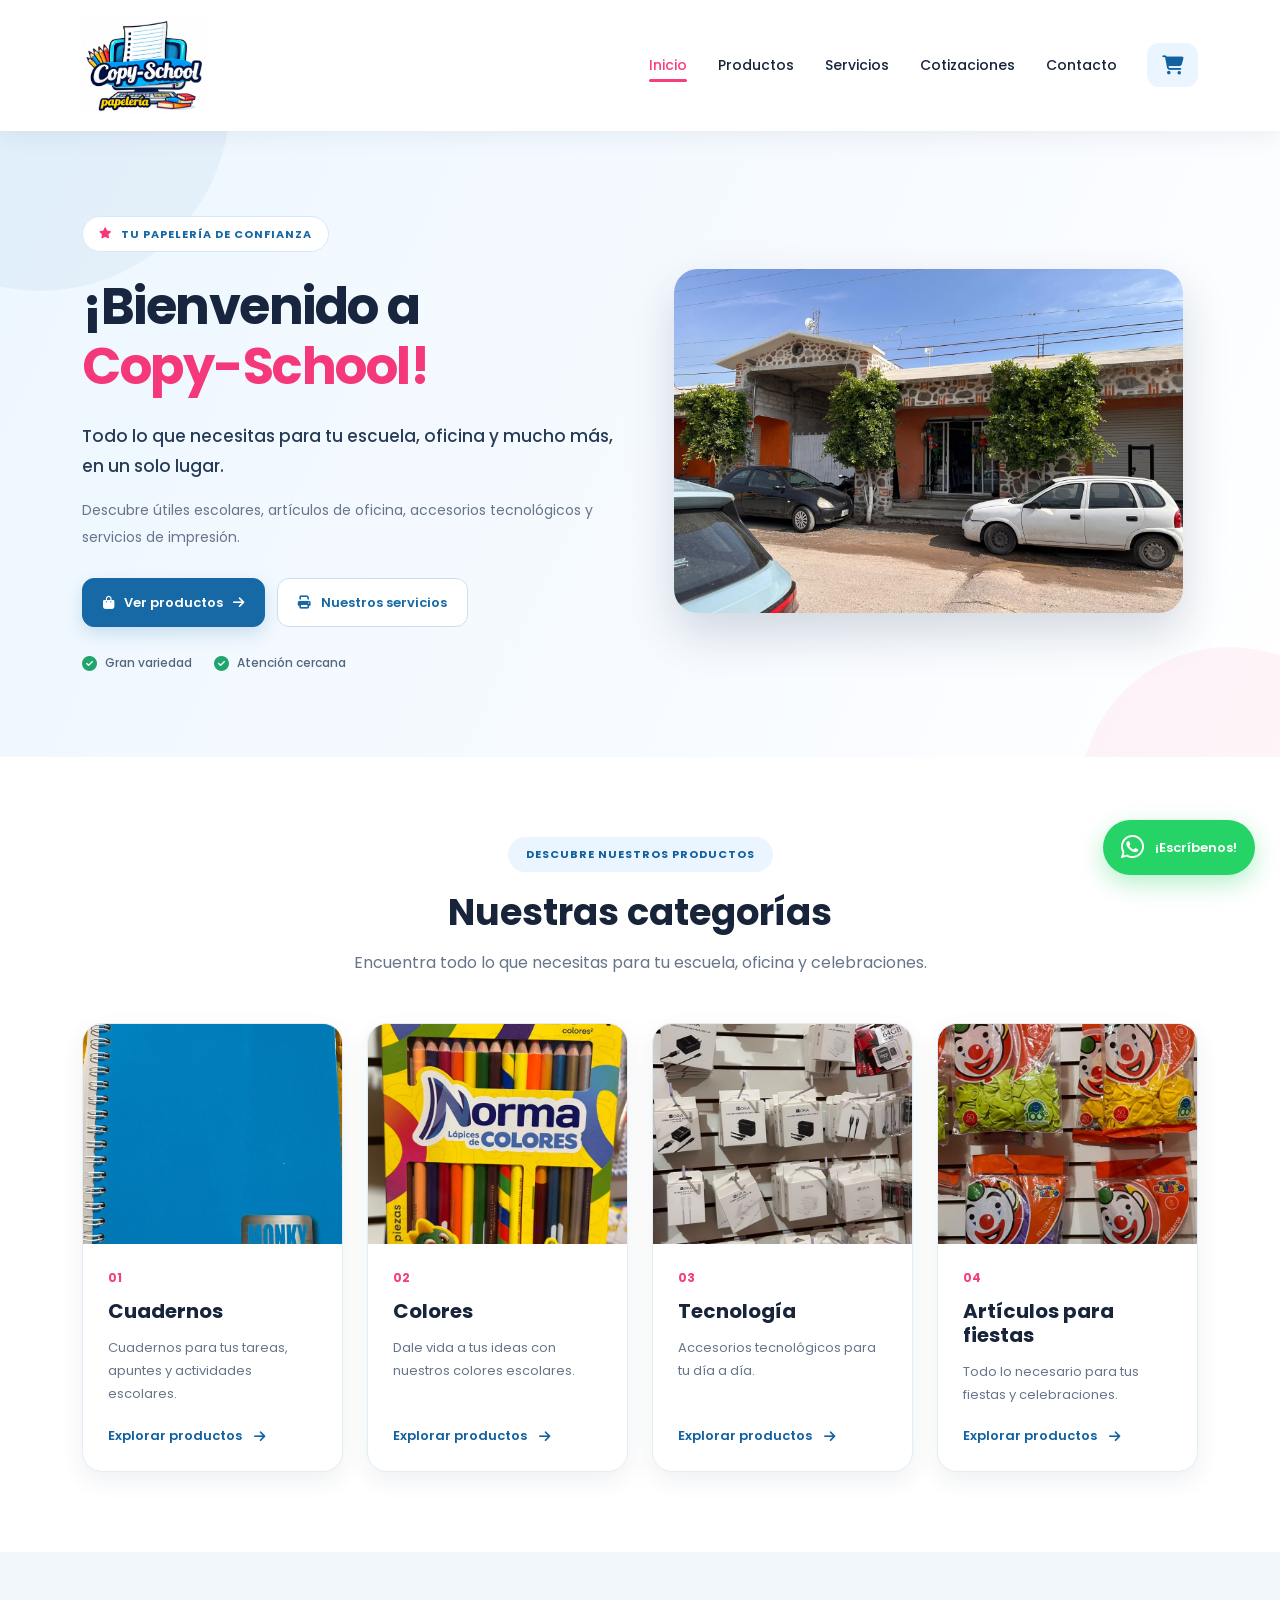
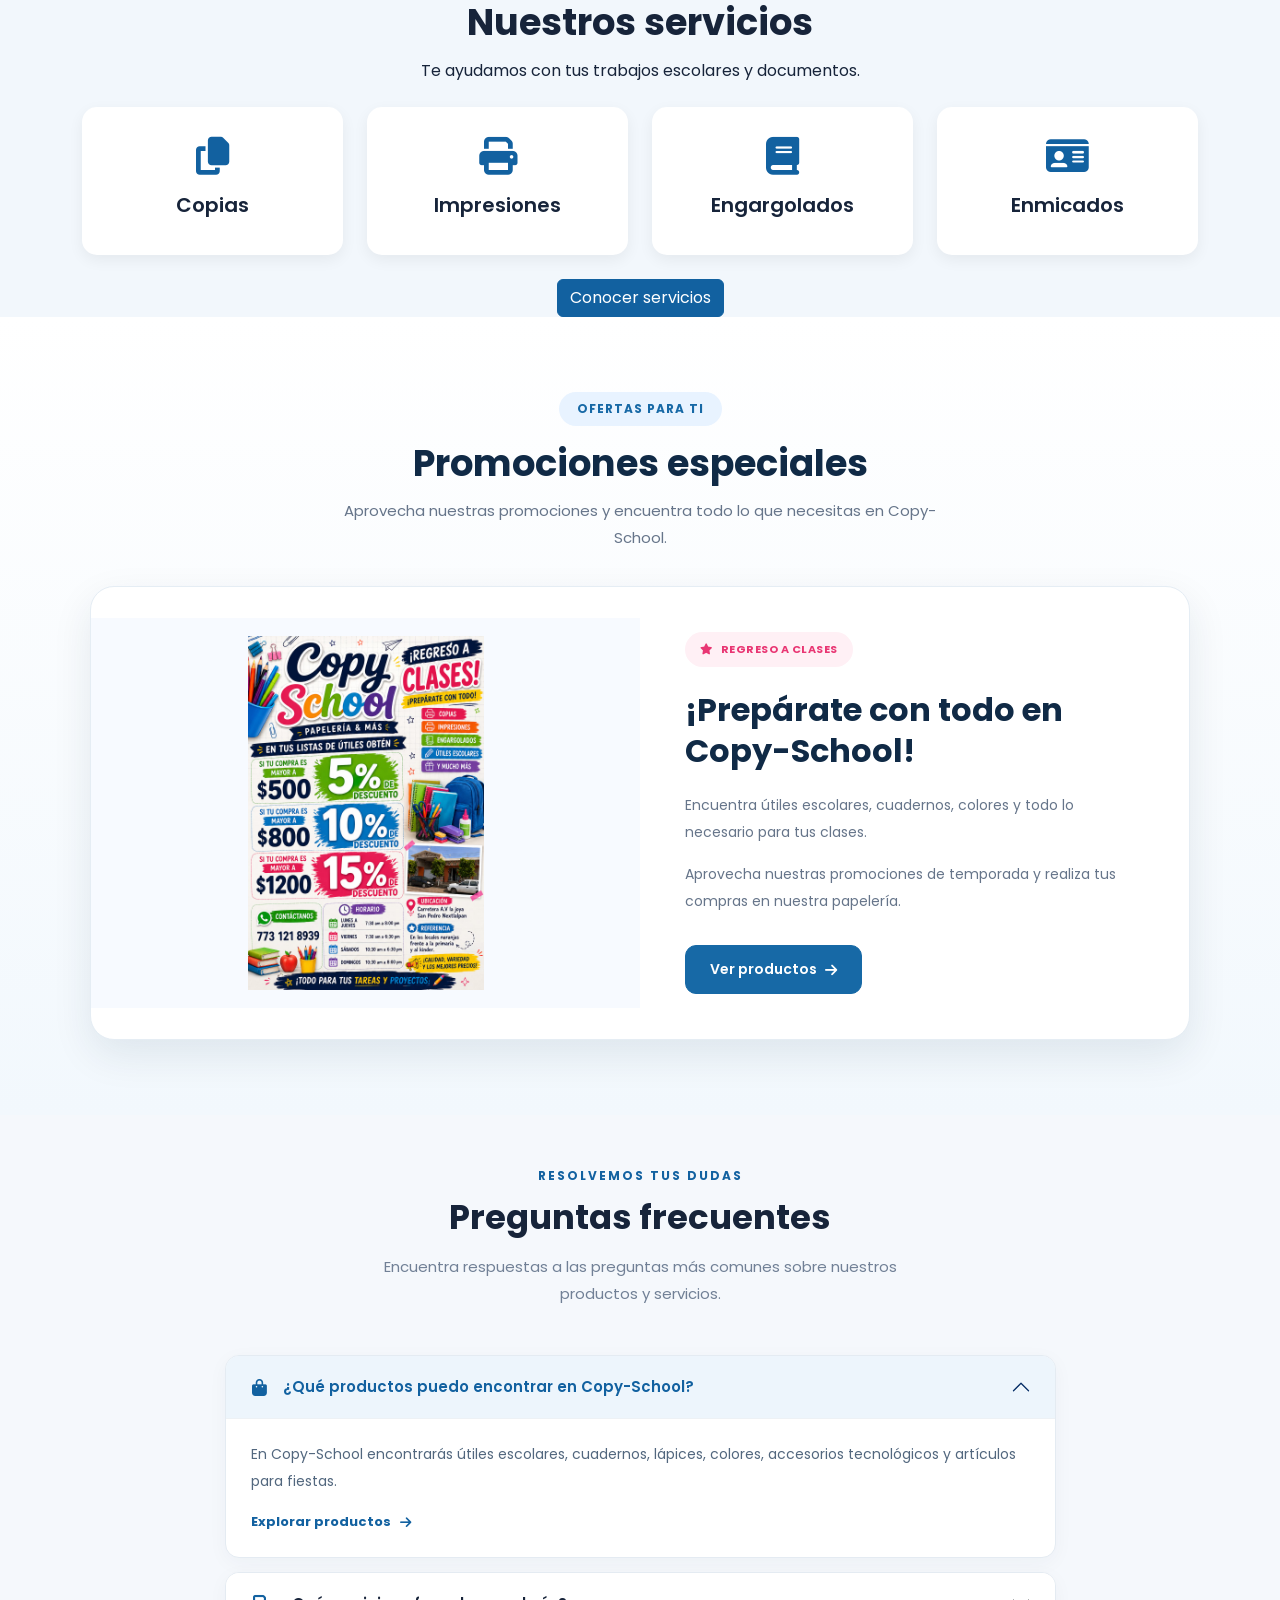
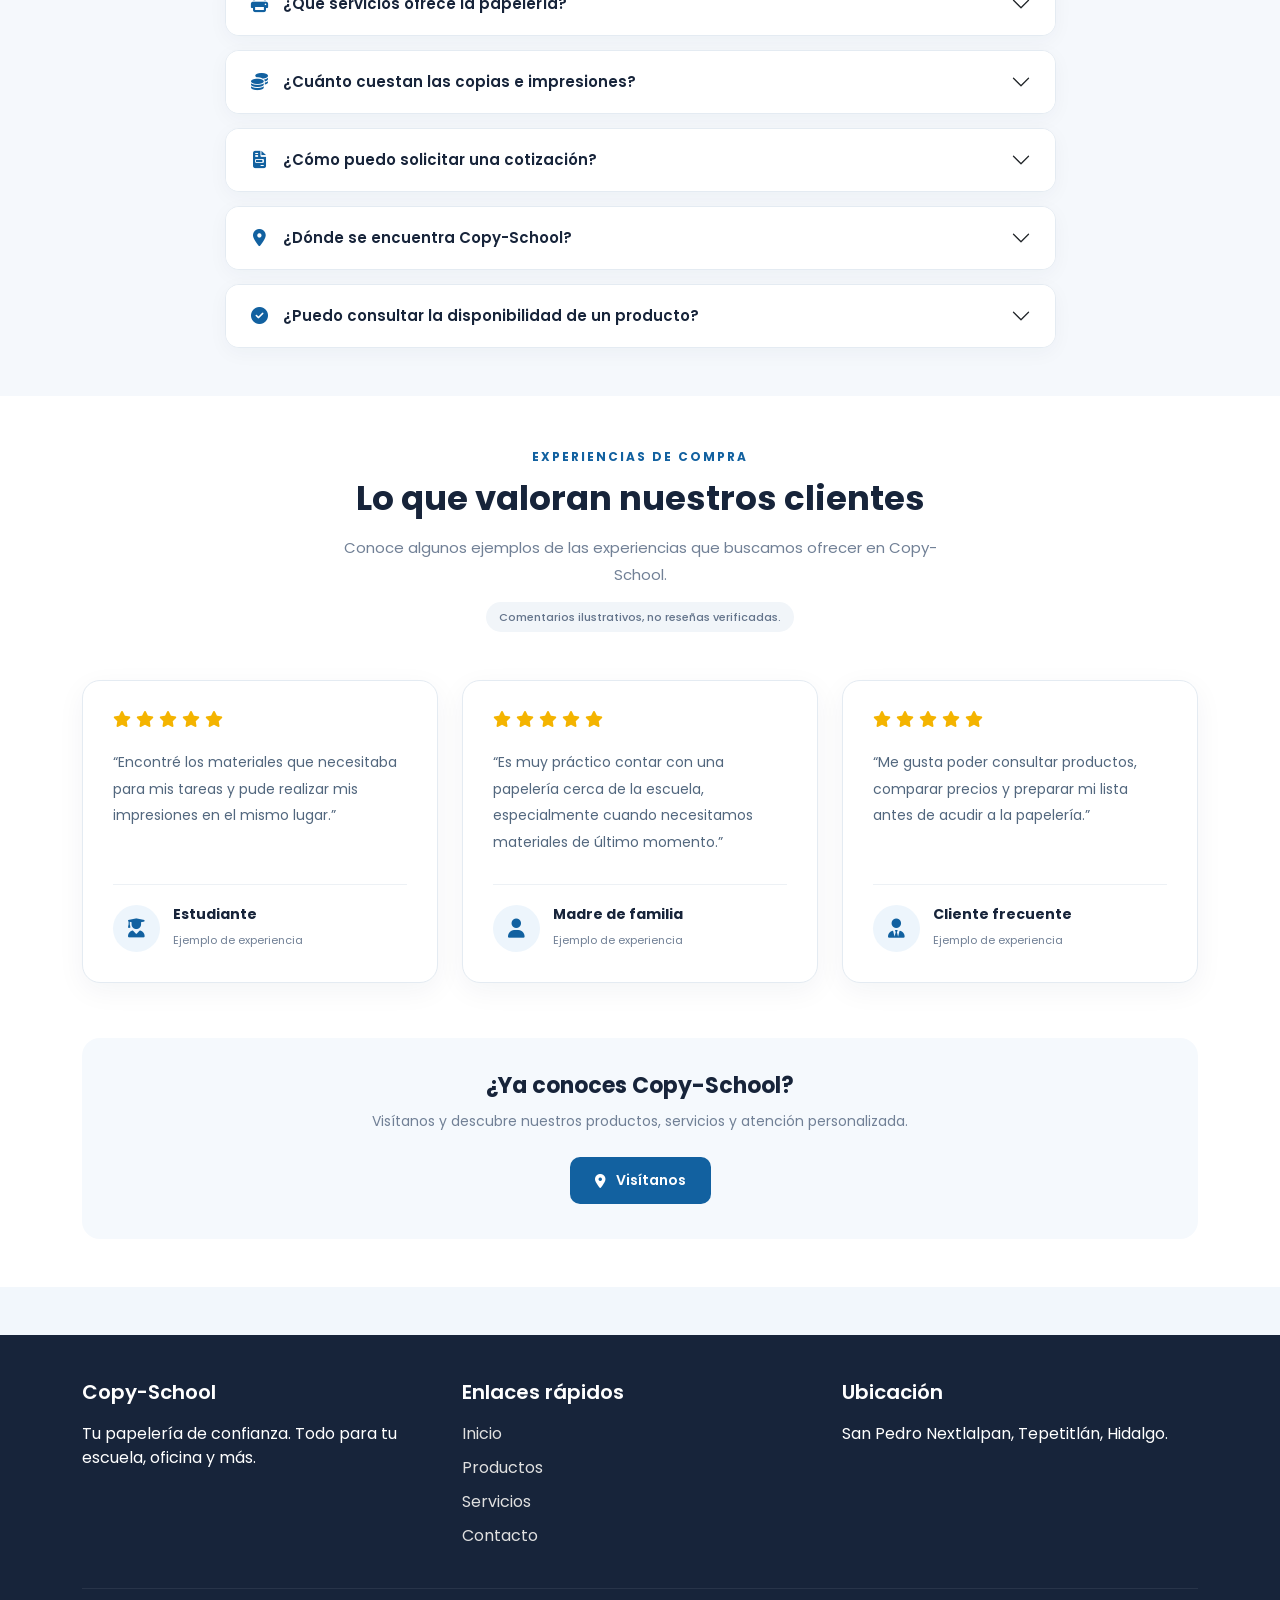
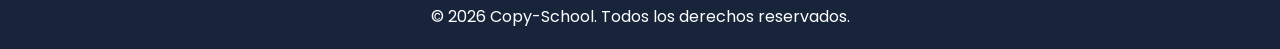
==== commit bde5ac63: "Agregar boton flotante de WhatsApp en todas las paginas" ====
--- a/index.html
+++ b/index.html
@@ -1097,6 +1097,20 @@
 
     
     <script src="js/main.js"></script>
-
+<a
+    href="https://wa.me/527731218939?text=Hola%2C%20Copy-School.%20Me%20gustar%C3%ADa%20recibir%20informaci%C3%B3n%20sobre%20sus%20productos%20y%20servicios."
+    class="whatsapp-flotante"
+    target="_blank"
+    rel="noopener noreferrer"
+    aria-label="Contactar a Copy-School por WhatsApp"
+    title="¡Escríbenos por WhatsApp!">
+
+    <i class="fa-brands fa-whatsapp" aria-hidden="true"></i>
+
+    <span class="whatsapp-texto">
+        ¡Escríbenos!
+    </span>
+
+</a>
 </body>
 </html>
--- a/css/style.css
+++ b/css/style.css
@@ -2661,4 +2661,86 @@
         transition: none;
     }
 
+}
+/* estilos del nuevo boton de watsaap flotantes*/
+.whatsapp-flotante {
+    position: fixed;
+    right: 25px;
+    bottom: 25px;
+    z-index: 1050;
+
+    display: flex;
+    align-items: center;
+    justify-content: center;
+    gap: 10px;
+
+    padding: 14px 18px;
+
+    background: #25d366;
+    color: #ffffff;
+
+    border-radius: 50px;
+    text-decoration: none;
+
+    font-family: "Poppins", sans-serif;
+    font-size: 13px;
+    font-weight: 600;
+
+    box-shadow: 0 8px 25px rgba(37, 211, 102, 0.35);
+
+    transition:
+        transform 0.3s ease,
+        background 0.3s ease,
+        box-shadow 0.3s ease;
+}
+
+.whatsapp-flotante i {
+    font-size: 27px;
+}
+
+.whatsapp-flotante:hover {
+    background: #1ebe5d;
+    color: #ffffff;
+    transform: translateY(-5px);
+    box-shadow: 0 12px 30px rgba(37, 211, 102, 0.45);
+}
+
+.whatsapp-flotante:focus-visible {
+    outline: 3px solid #17243a;
+    outline-offset: 4px;
+}
+
+.whatsapp-texto {
+    white-space: nowrap;
+}
+
+@media (max-width: 575.98px) {
+
+    .whatsapp-flotante {
+        right: 16px;
+        bottom: 16px;
+
+        width: 58px;
+        height: 58px;
+
+        padding: 0;
+        border-radius: 50%;
+    }
+
+    .whatsapp-flotante i {
+        font-size: 30px;
+    }
+
+    .whatsapp-texto {
+        display: none;
+    }
+
+}
+
+@media (prefers-reduced-motion: reduce) {
+
+    .whatsapp-flotante {
+        transition: none;
+    }
+
 }
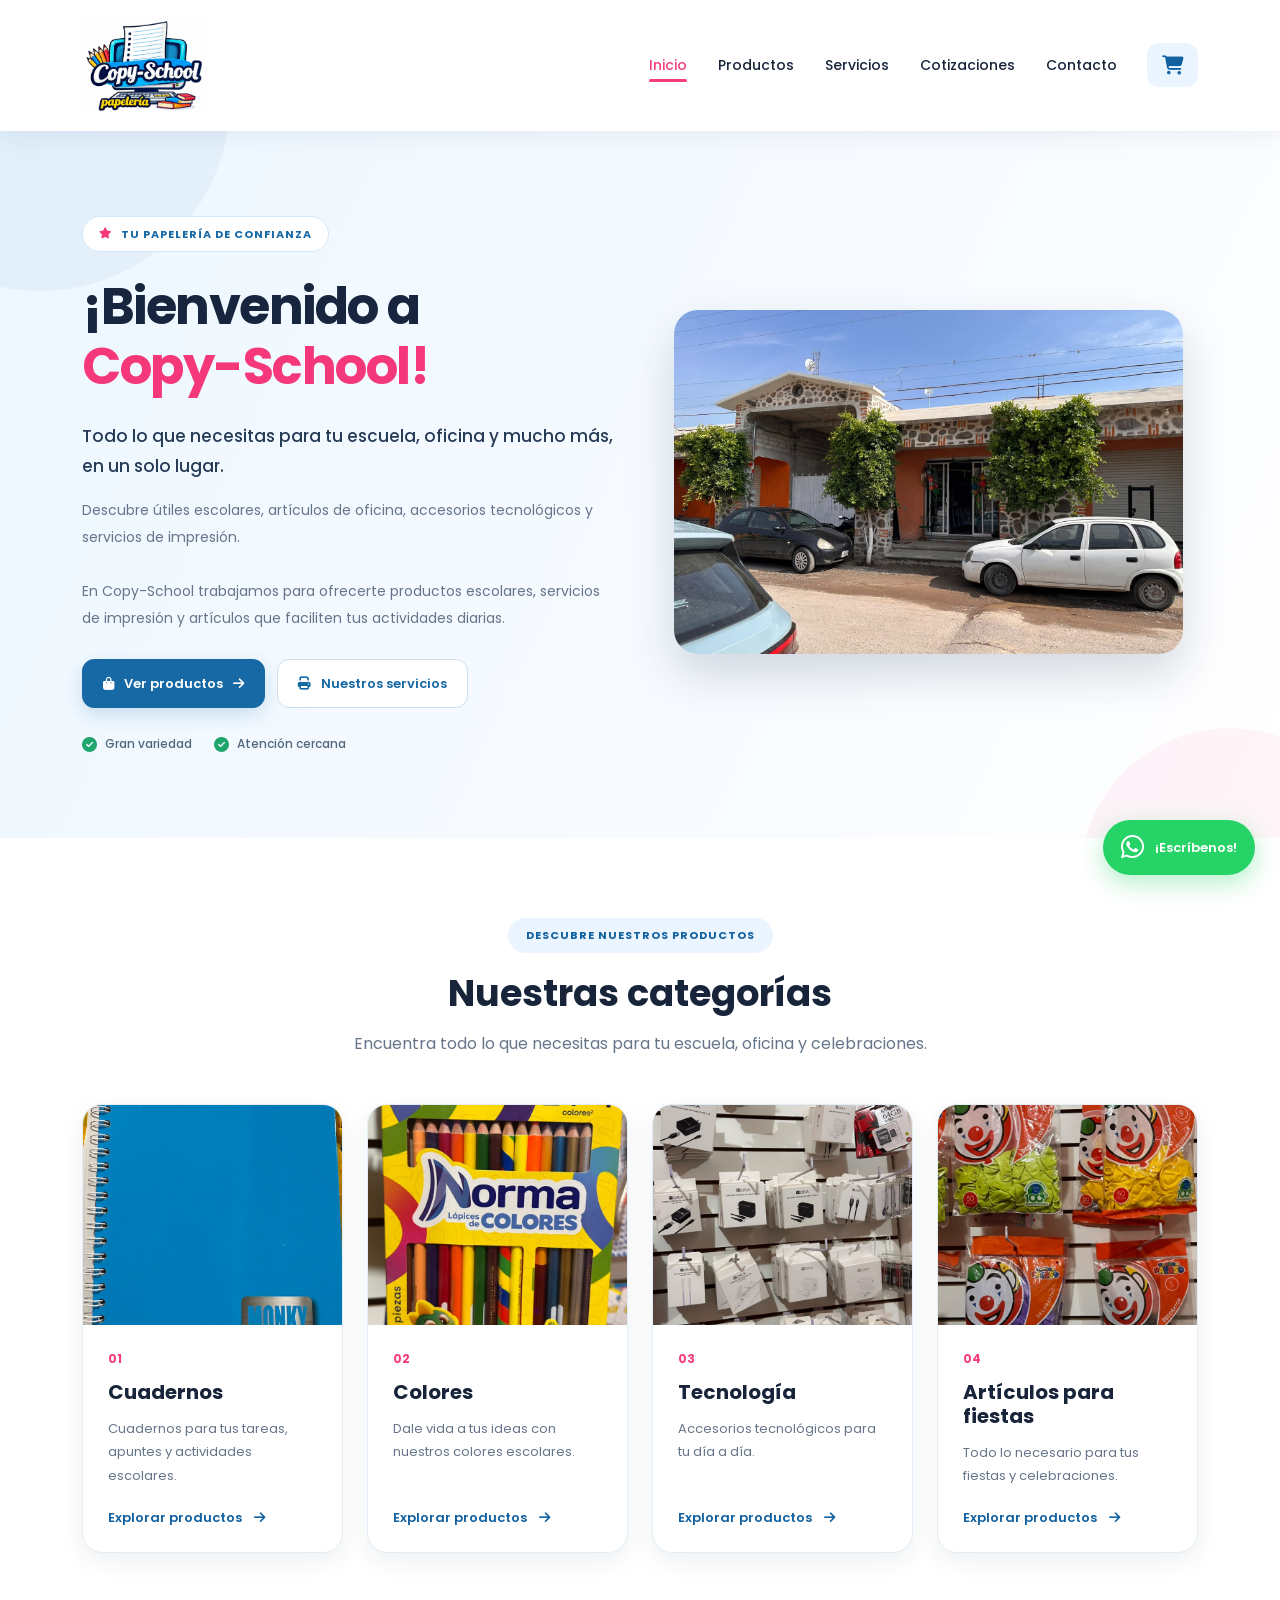
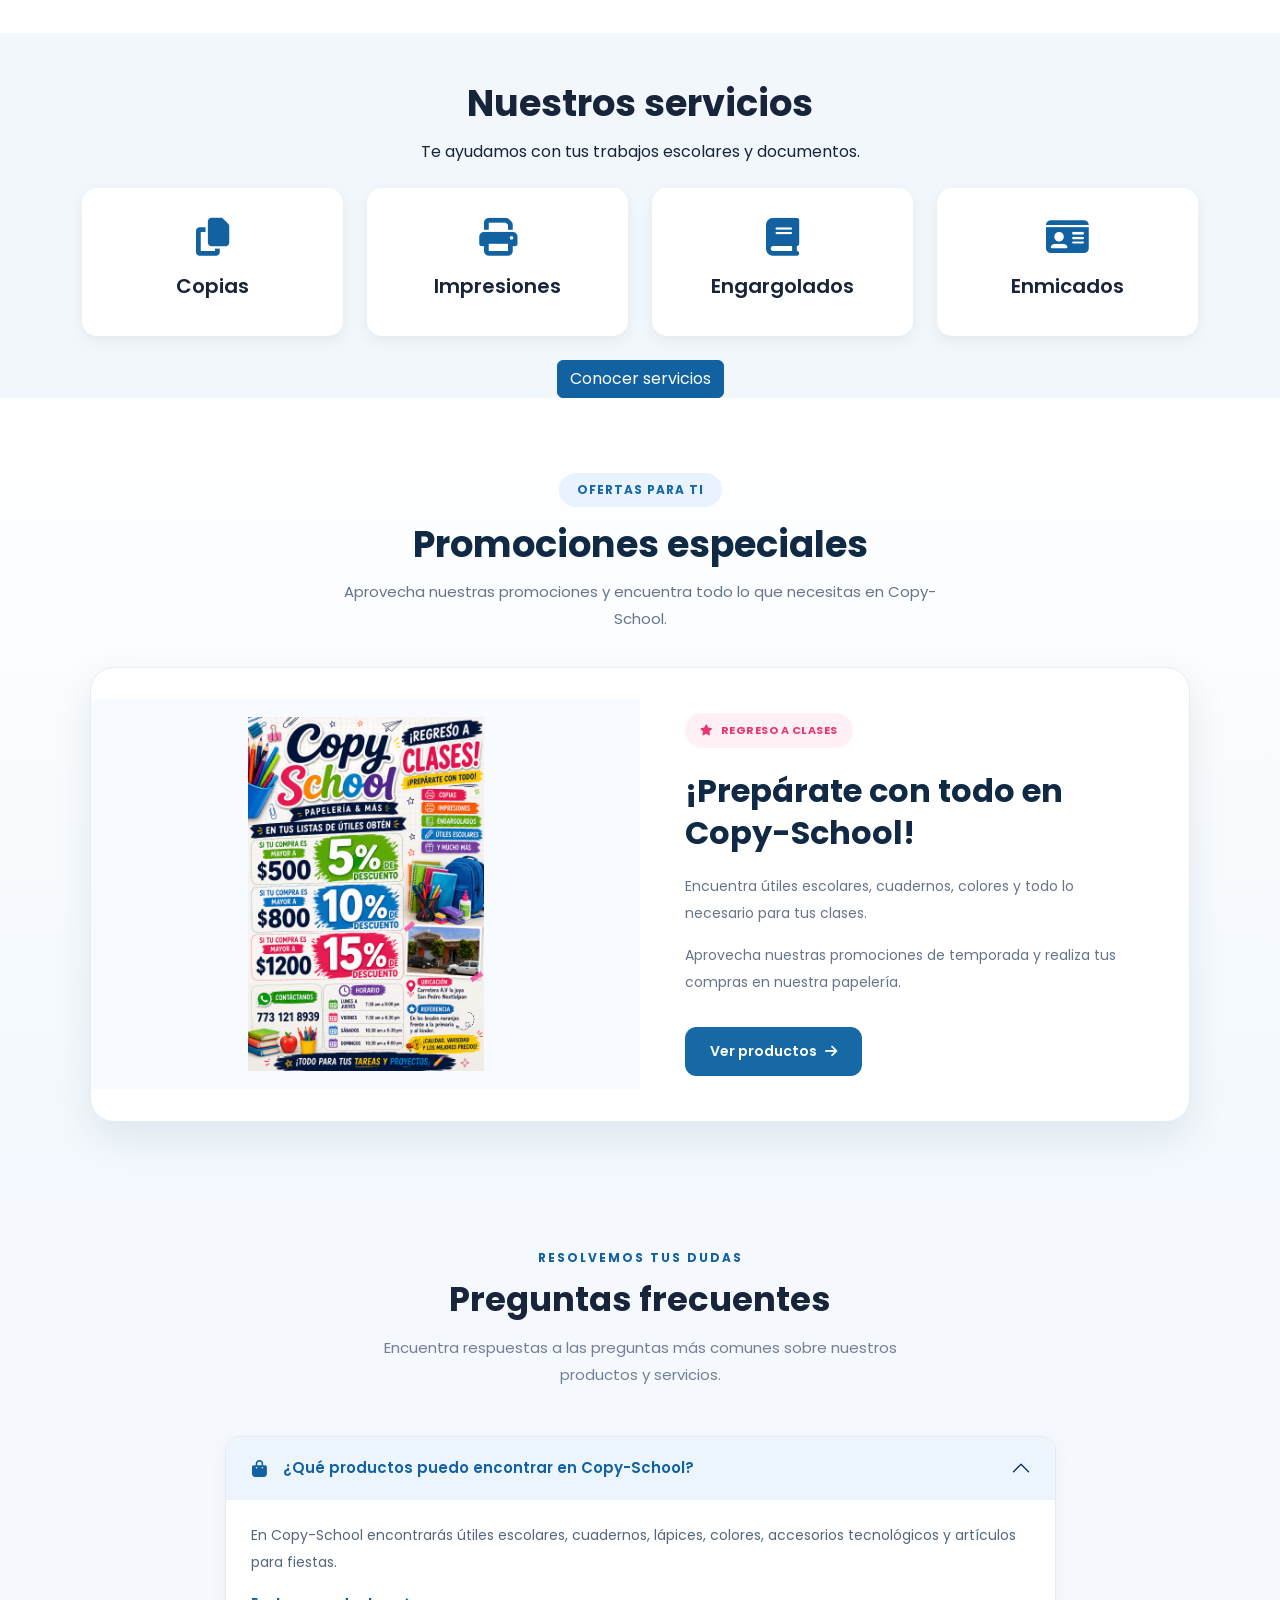
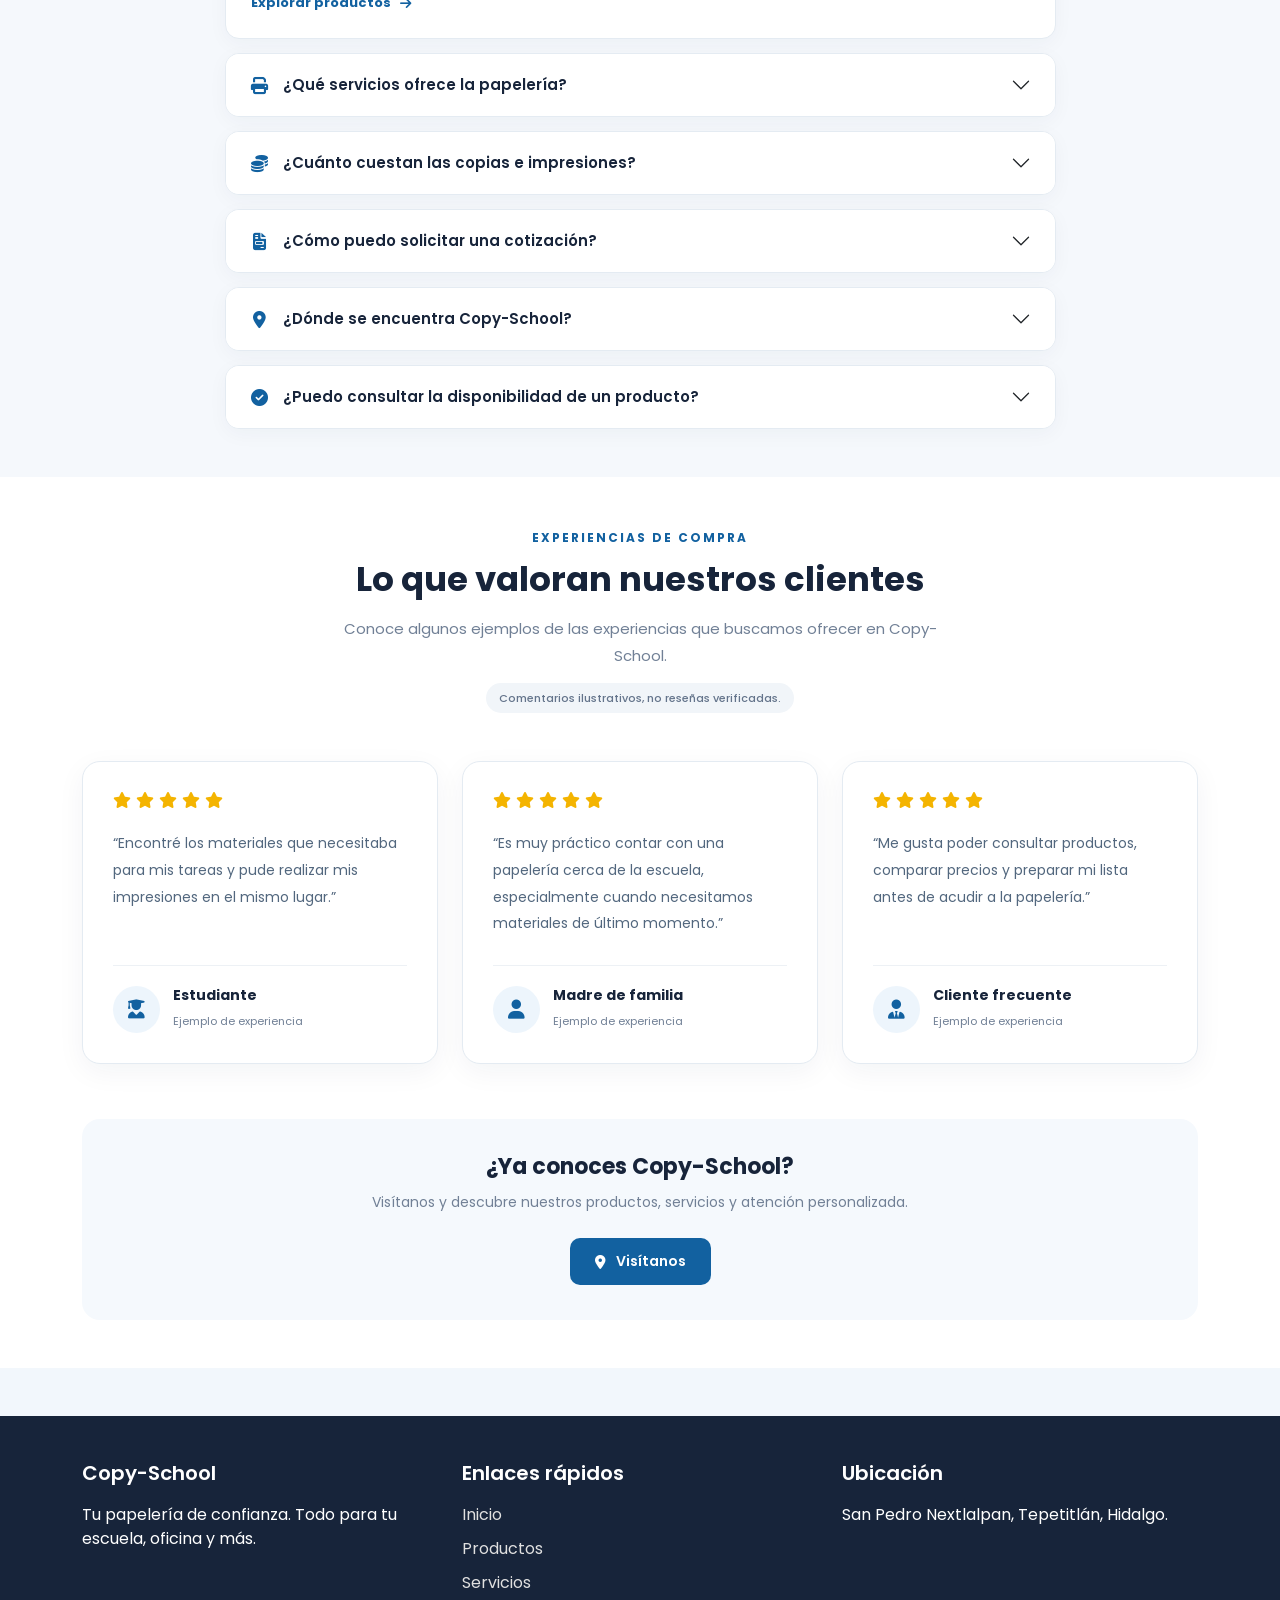
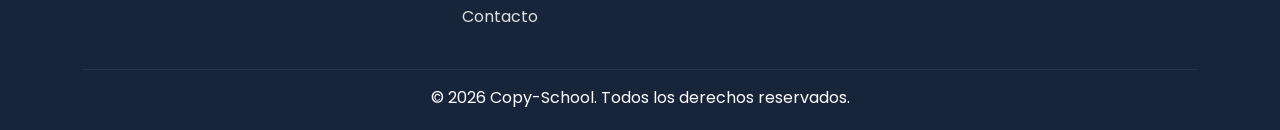
==== commit f34b46fb: "Mejorar mensaje de bienvenida de Copy-School" ====
--- a/index.html
+++ b/index.html
@@ -144,6 +144,10 @@
                         Descubre útiles escolares, artículos de oficina,
                         accesorios tecnológicos y servicios de impresión.
                     </p>
+ <p class="portada-texto mt-3">
+    En Copy-School trabajamos para ofrecerte productos escolares,
+    servicios de impresión y artículos que faciliten tus actividades diarias.
+</p>
 
                     <div class="portada-botones">
 
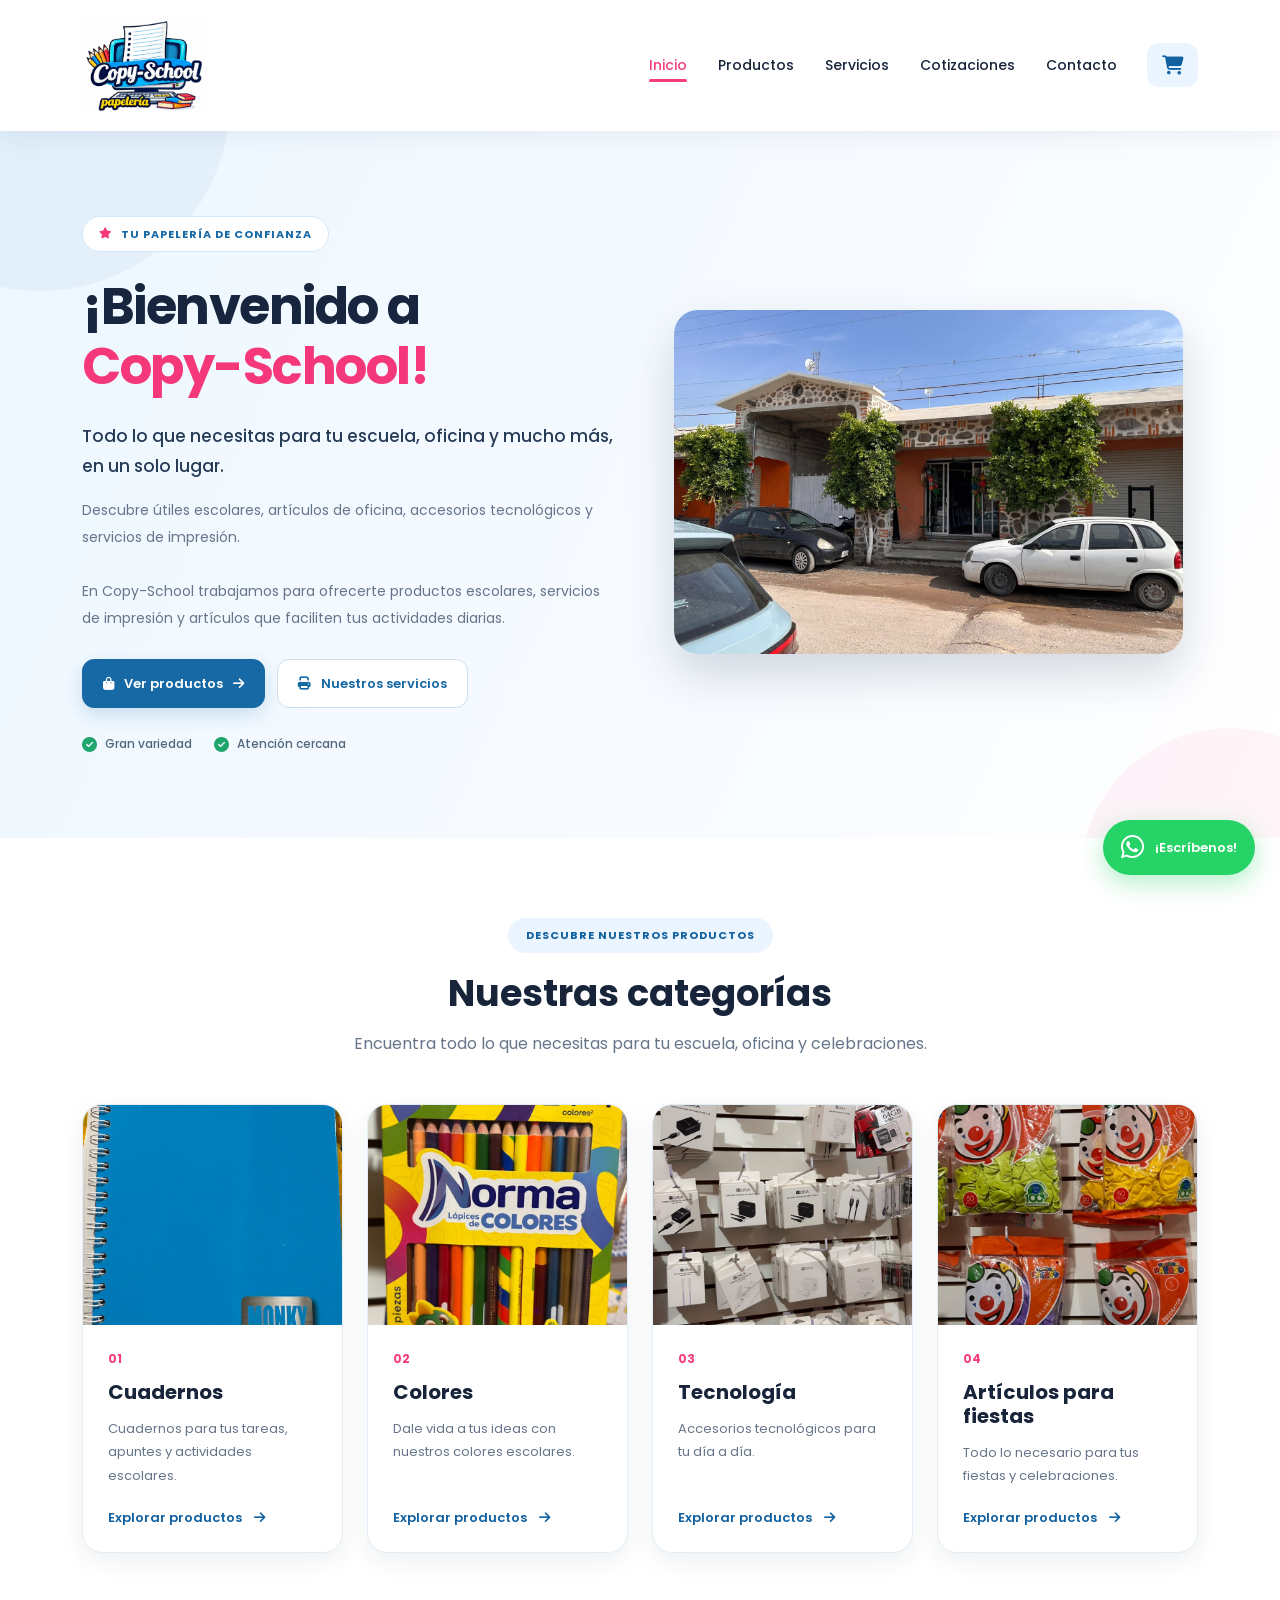
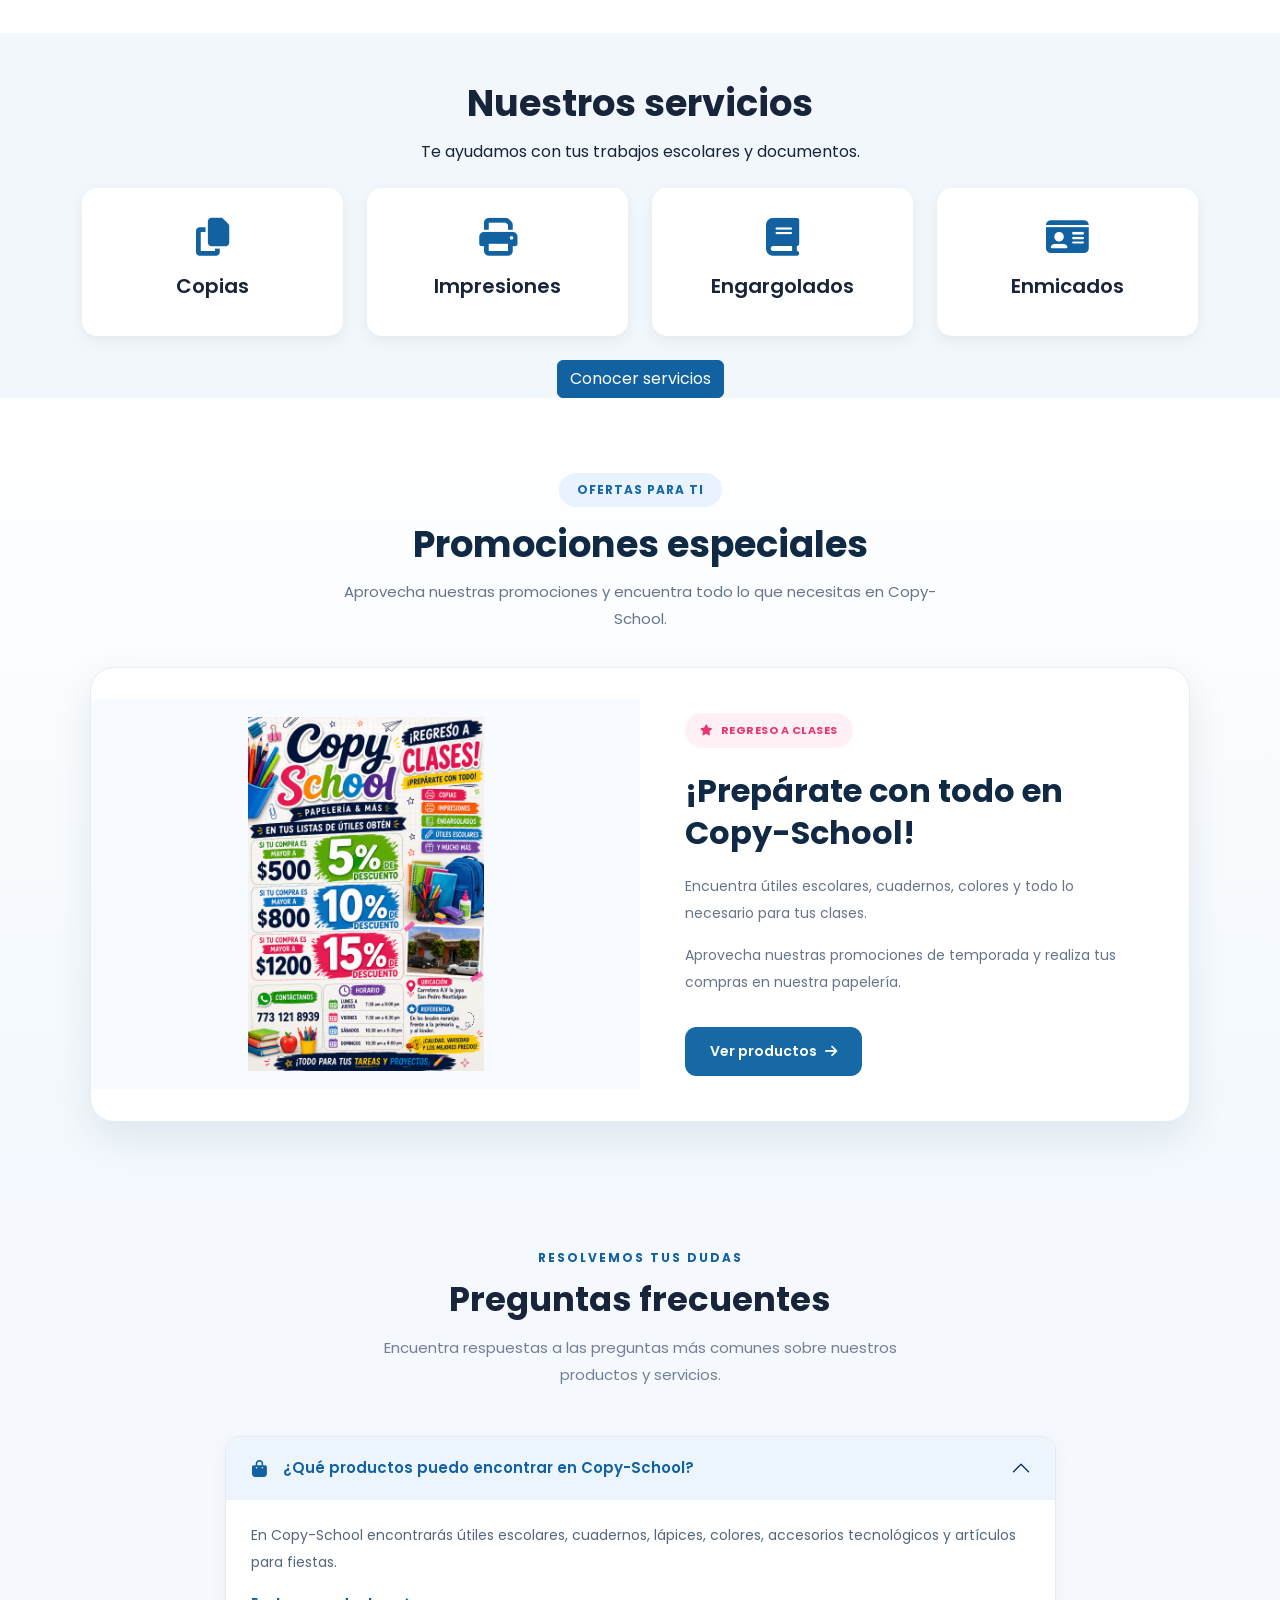
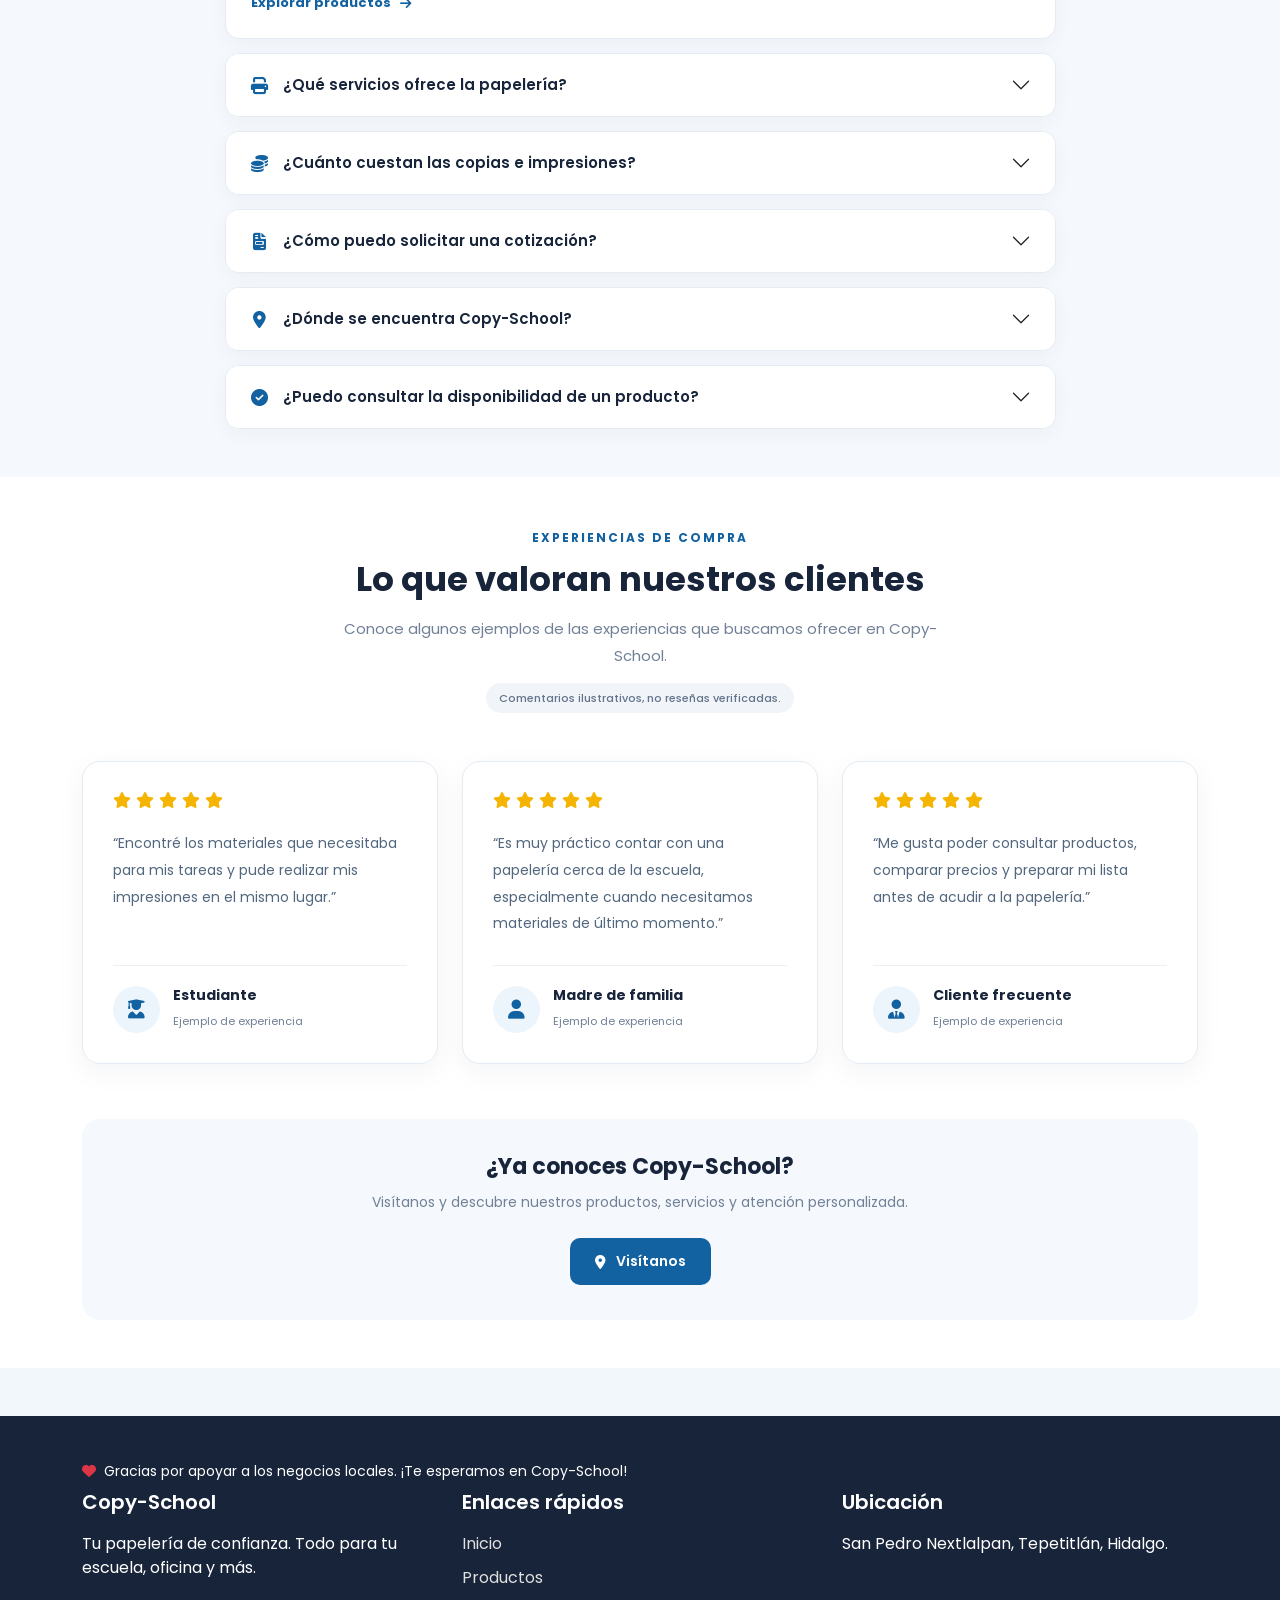
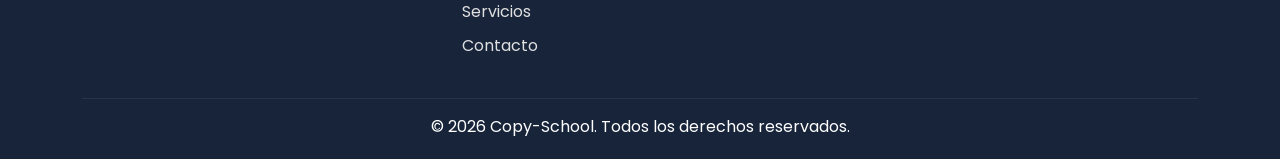
==== commit 24afc4c2: "Agregar mensaje de agradecimiento en el pie de pagina" ====
--- a/index.html
+++ b/index.html
@@ -1043,6 +1043,10 @@
     <footer class="footer">
 
         <div class="container">
+            <p class="small mb-2">
+    <i class="fa-solid fa-heart text-danger me-1"></i>
+    Gracias por apoyar a los negocios locales. ¡Te esperamos en Copy-School!
+</p>
 
             <div class="row g-4">
 
